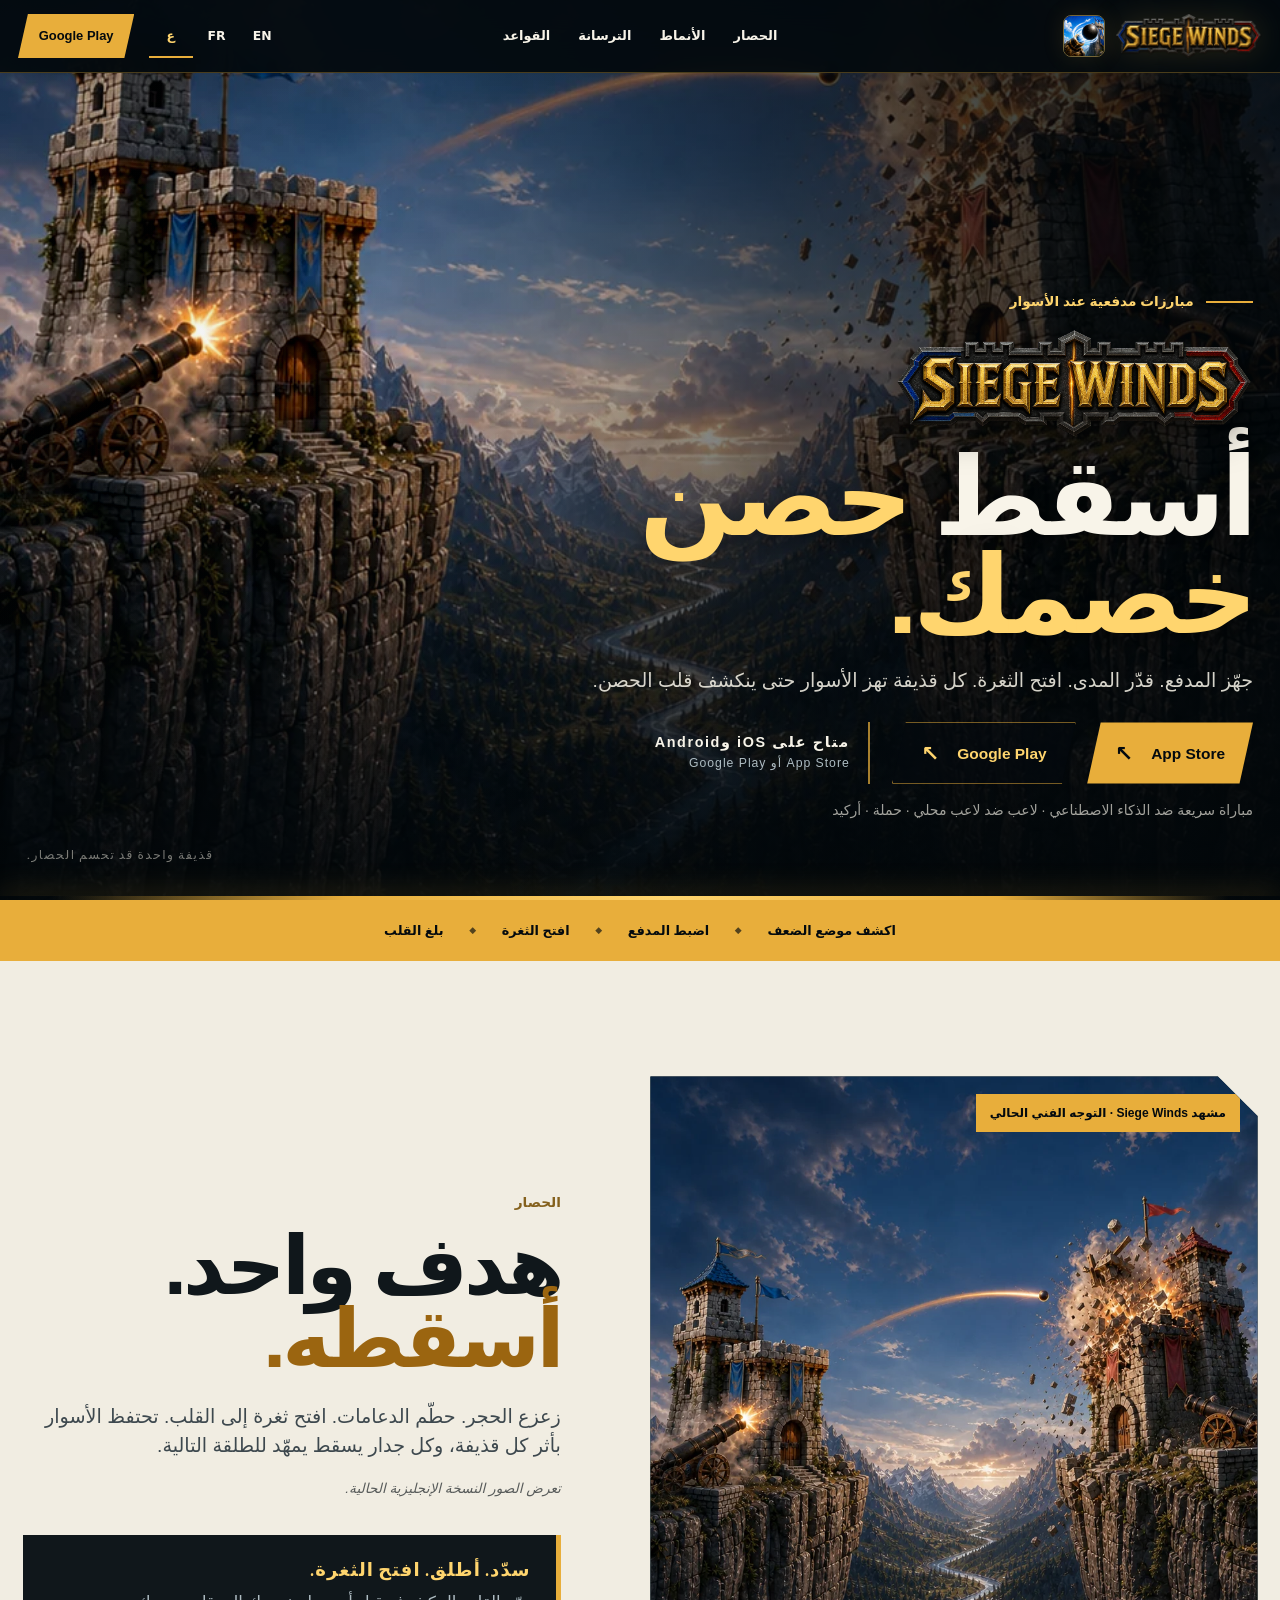
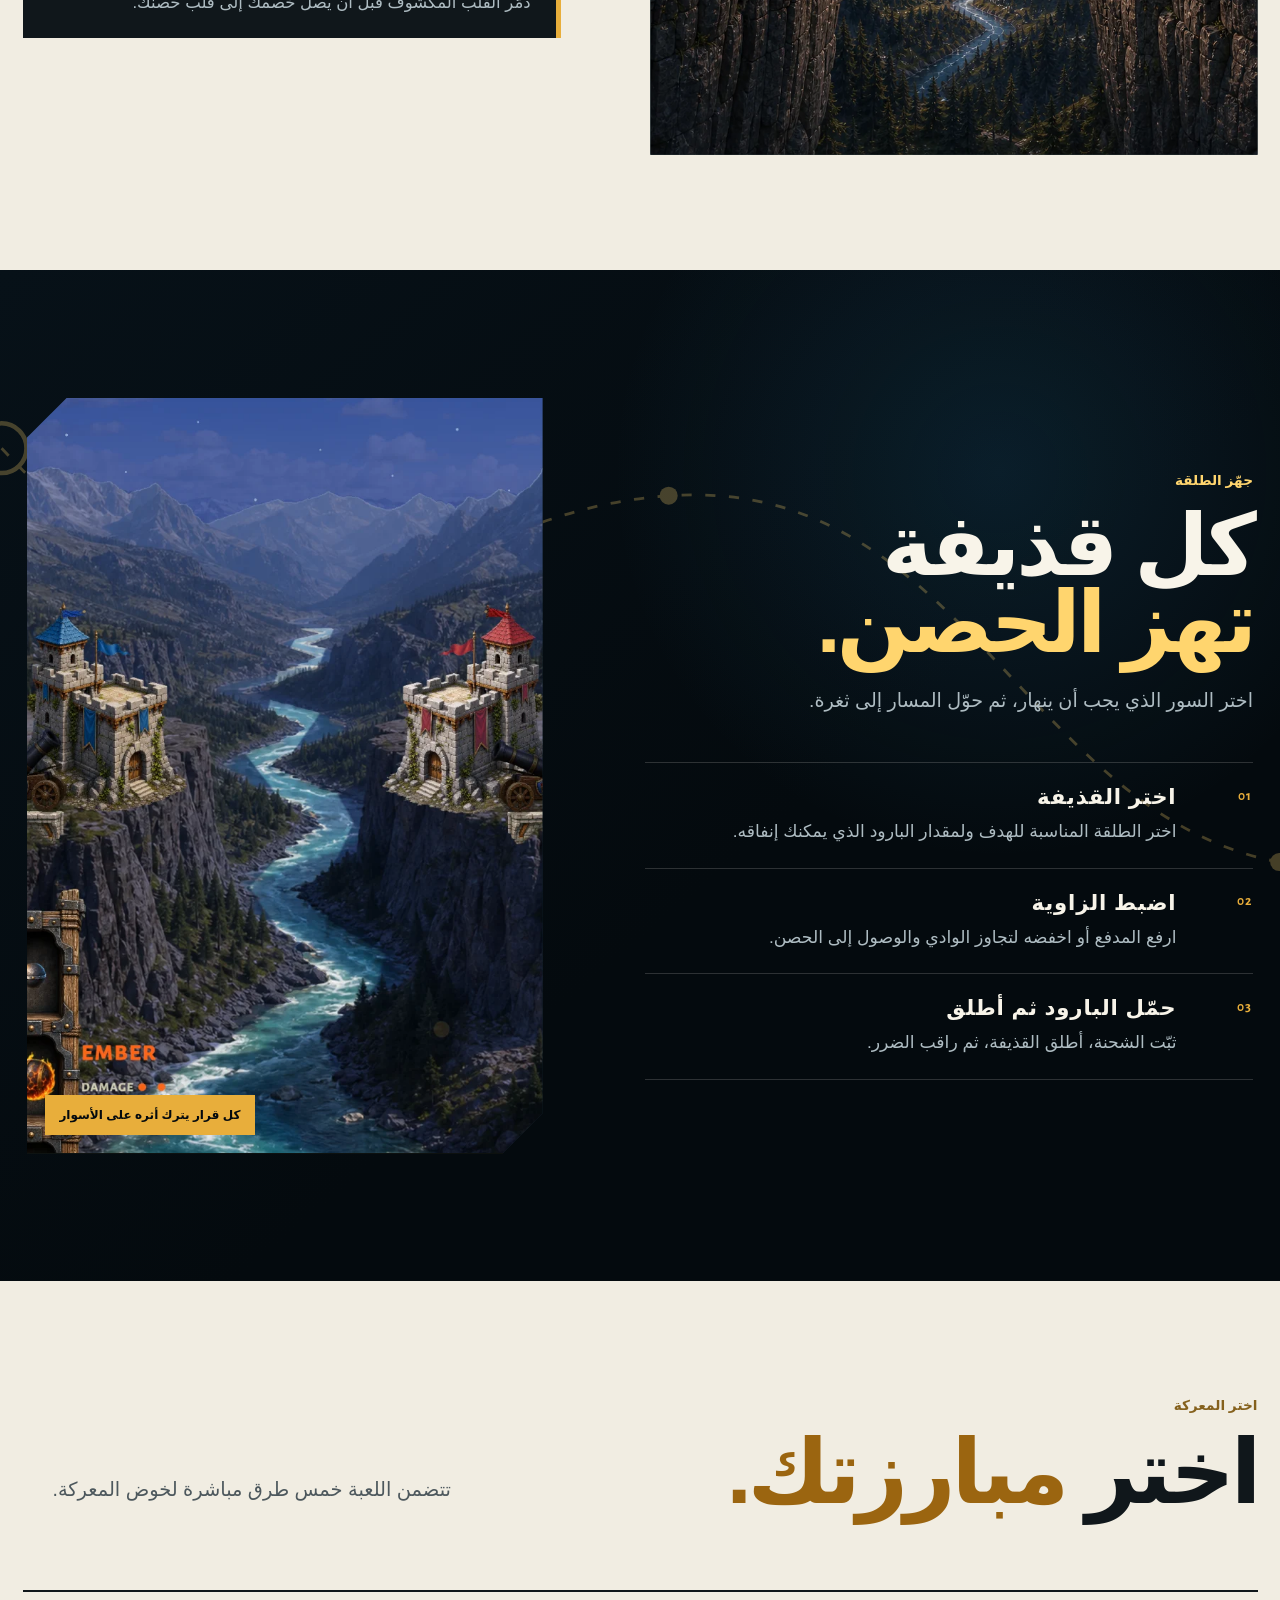
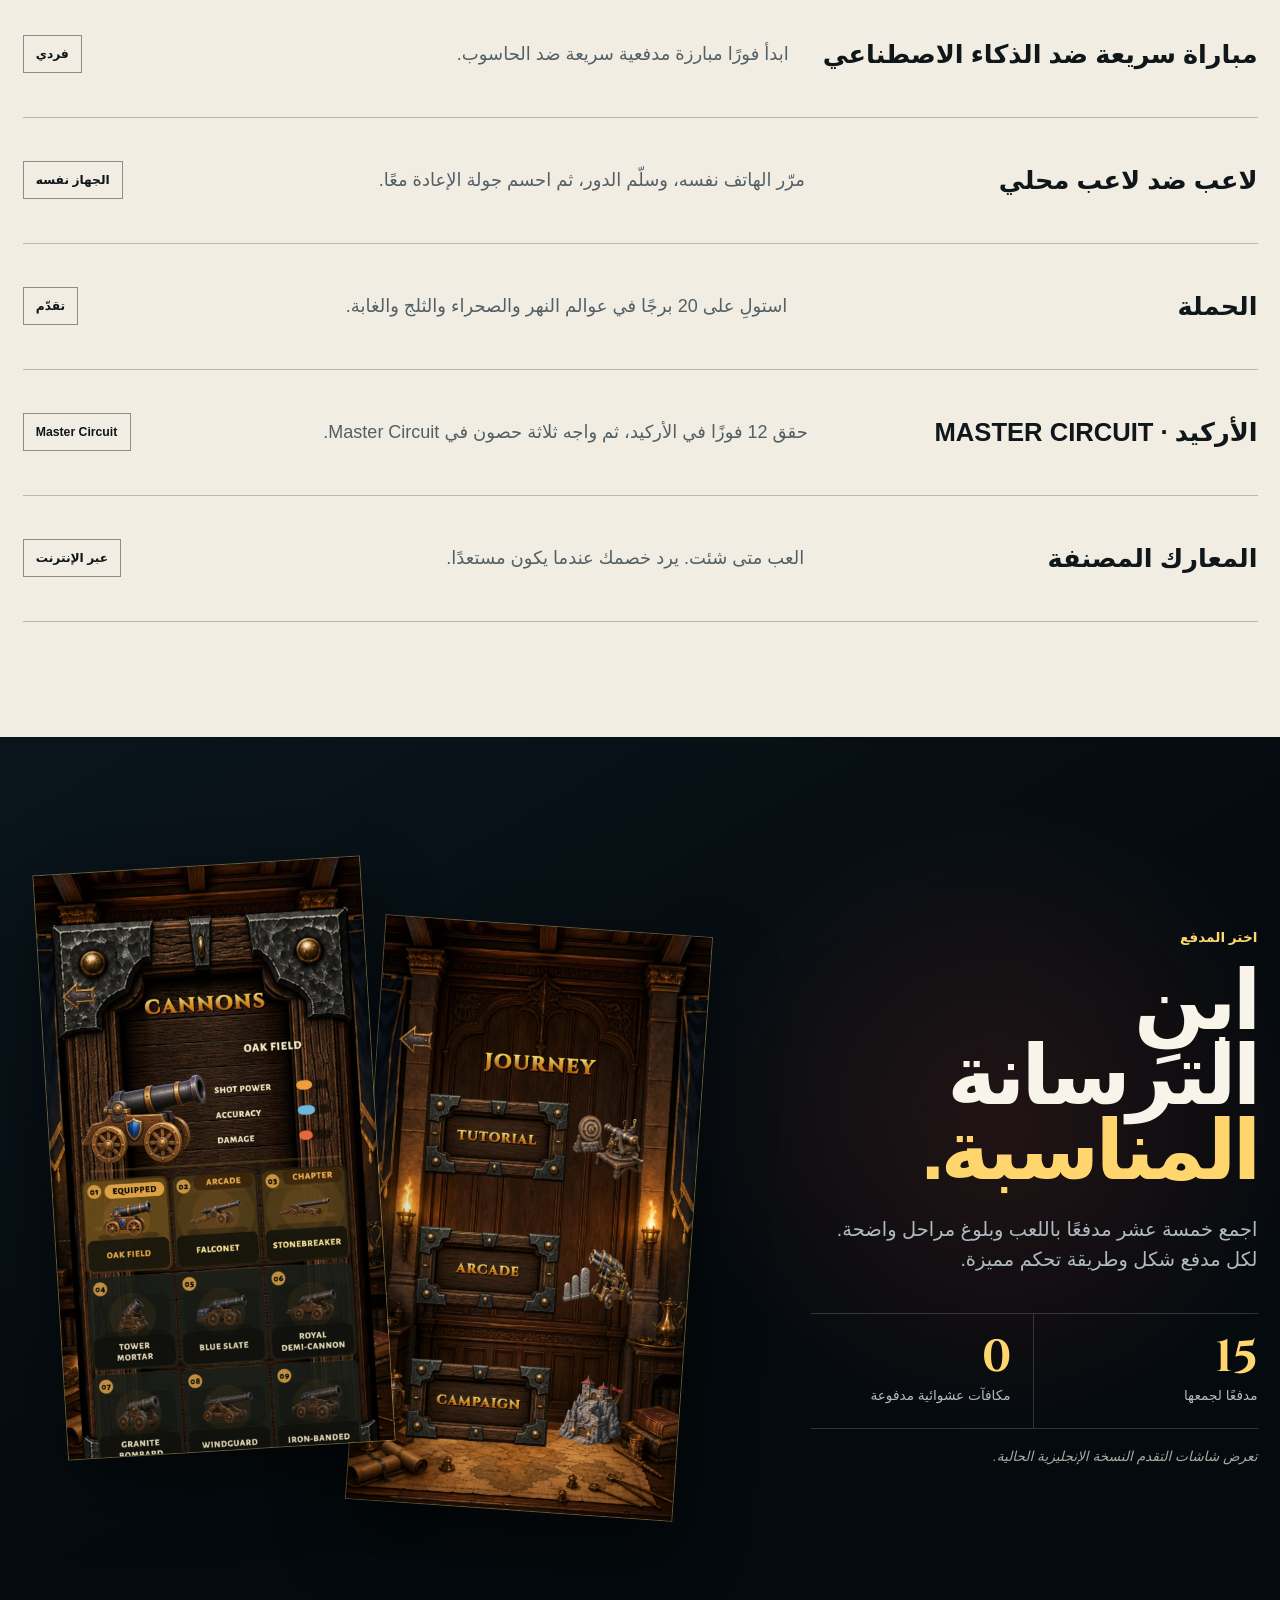
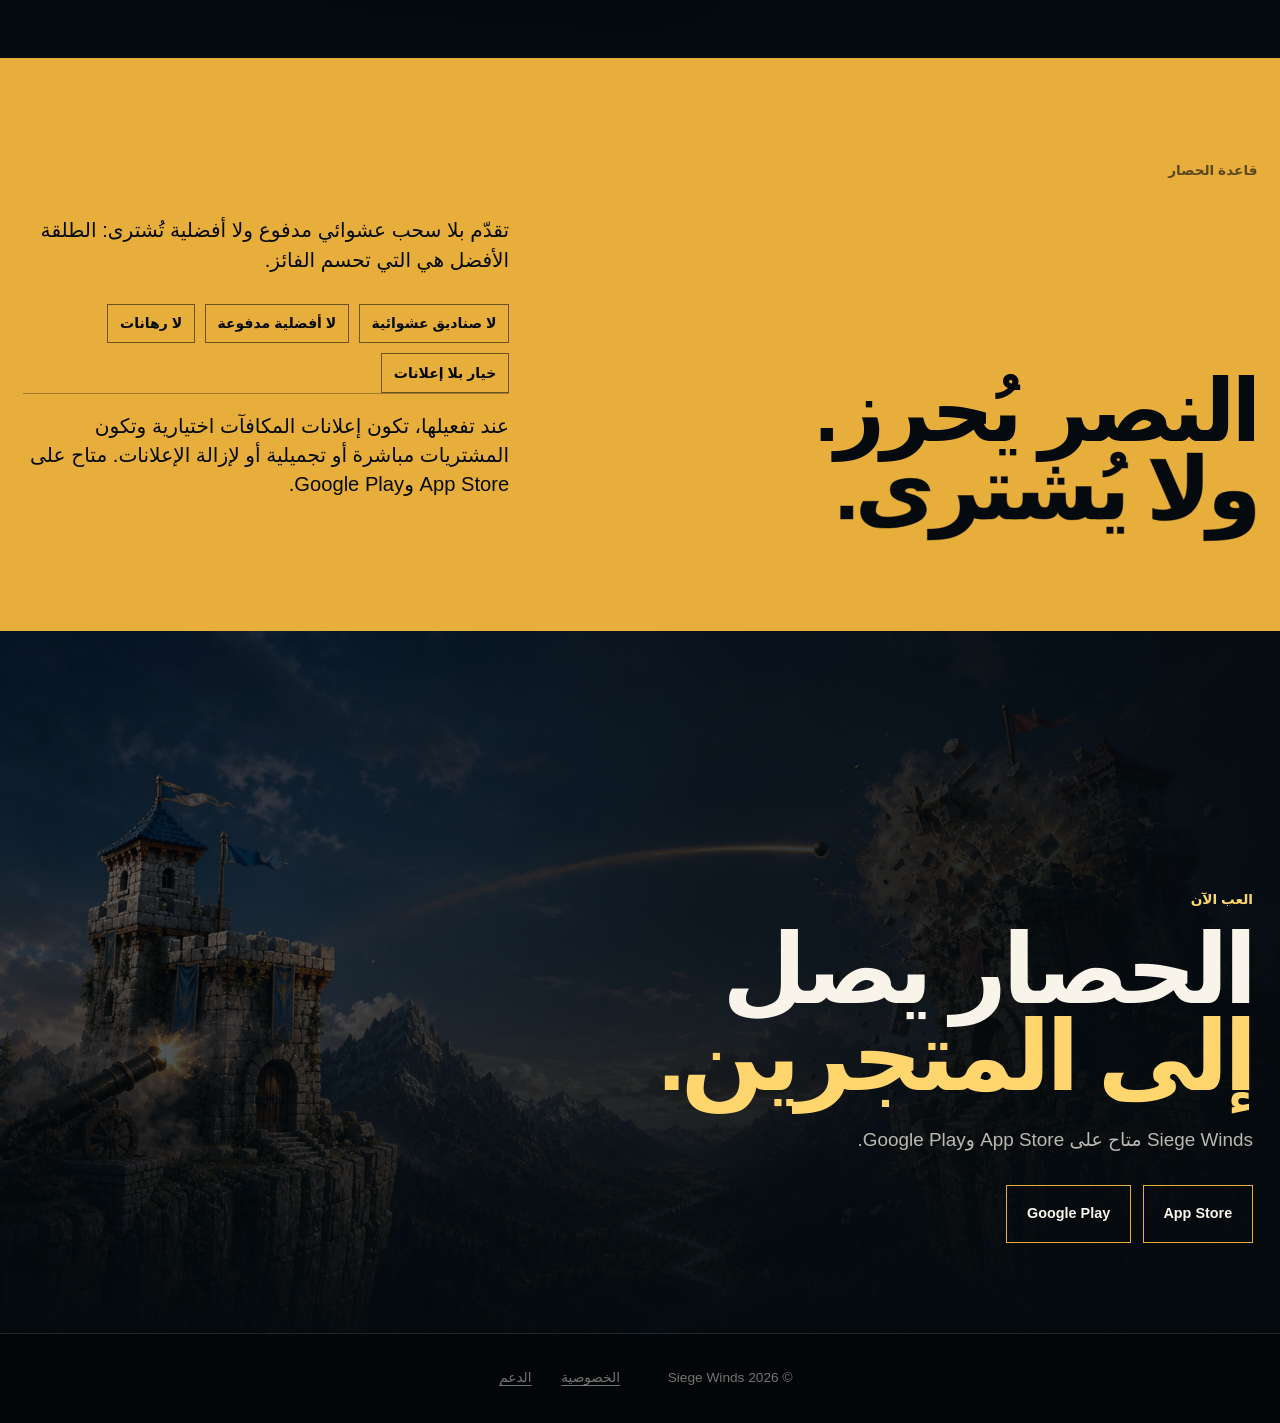
==== ar.html @ 84e75759 "web: add Google Play download links" ====
<!DOCTYPE html>
<!--
THESIS: تقدم Siege Winds وعدًا واحدًا لا يُنسى: تنفيذ الطلقة التي تُسقط حصن الخصم فعليًا.
OWN-WORLD: ليل جبلي، حصون حجرية ضخمة، مدافع حديدية، رايات زرقاء وحمراء، شرائط قيادة بلون الذهب المصهور، ودخان تضيئه الضربة.
STORY: الرغبة في الضربة الحاسمة، فهم الثغرة، اتخاذ قرارات الطلقة الثلاثة، اختيار المبارزة، بناء الترسانة، الثقة بوعد اللعب العادل، ثم معرفة حالة إصدار iOS وAndroid بدقة.
FIRST VIEWPORT: شريط قيادة أسود ثابت، لوحة أصلية للضربة بملء الشاشة، وعد ضخم بإسقاط الحصن، إجراء ذهبي لمتجر App Store، وحالة iOS وAndroid ظاهرة مباشرة.
FORM: مجلة جبهة الحصون، البنية الواقعية الرابعة، seed 5fb05b3d.
-->
<html lang="ar" dir="rtl">
<head>
  <meta charset="utf-8">
  <meta name="viewport" content="width=device-width, initial-scale=1">
  <meta name="robots" content="index, follow, max-image-preview:large">
  <meta name="description" content="Siege Winds متاح على App Store وGoogle Play. سدّد وافتح ثغرة وأسقط حصن خصمك.">
  <meta property="og:type" content="website">
  <meta property="og:site_name" content="Siege Winds">
  <meta property="og:title" content="Siege Winds — أسقط حصن خصمك">
  <meta property="og:description" content="Siege Winds متاح على App Store وGoogle Play. اختر قذيفتك وافتح ثغرة وأسقط حصن خصمك.">
  <meta property="og:url" content="https://siegewinds.com/ar.html">
  <meta property="og:image" content="https://siegewinds.com/assets/images/hero-siege-impact-wide.webp">
  <meta property="og:image:width" content="1672">
  <meta property="og:image:height" content="941">
  <meta property="og:locale" content="ar">
  <meta property="og:locale:alternate" content="en_US">
  <meta property="og:locale:alternate" content="fr_FR">
  <meta name="twitter:card" content="summary_large_image">
  <link rel="canonical" href="https://siegewinds.com/ar.html">
  <link rel="alternate" hreflang="en" href="https://siegewinds.com/">
  <link rel="alternate" hreflang="fr" href="https://siegewinds.com/fr.html">
  <link rel="alternate" hreflang="ar" href="https://siegewinds.com/ar.html">
  <link rel="alternate" hreflang="x-default" href="https://siegewinds.com/">
  <link rel="icon" href="assets/images/app-icon-256.png" type="image/png">
  <link rel="preload" href="assets/images/hero-siege-impact-wide.webp" as="image" media="(min-width: 721px)">
  <link rel="preload" href="assets/images/hero-siege-impact-mobile.webp" as="image" media="(max-width: 720px)">
  <link rel="stylesheet" href="landing.css">
  <title>Siege Winds — أسقط حصن خصمك · متاح على iOS وAndroid</title>
</head>
<body class="landing-page" dir="rtl">
  <a class="skip-link" href="#main-content">انتقل إلى الحصار</a>

  <header class="campaign-header">
    <div class="campaign-header__inner">
      <a class="brand-lockup" href="ar.html" aria-label="الصفحة الرئيسية لـ Siege Winds">
        <img class="brand-lockup__mark" src="assets/images/app-icon-256.png" width="256" height="256" alt="">
        <img class="brand-lockup__wordmark" src="assets/images/siege-winds-logo.png" width="1200" height="371" alt="">
      </a>
      <nav class="campaign-nav" aria-label="التنقل الرئيسي">
        <a href="#gameplay">الحصار</a><a href="#modes">الأنماط</a><a href="#arsenal">الترسانة</a><a href="#fair-play">القواعد</a>
      </nav>
      <div class="header-actions">
        <nav class="language-nav" aria-label="اللغة">
          <a href="index.html" lang="en">EN</a><a href="fr.html" lang="fr">FR</a><a href="ar.html" lang="ar" aria-current="page">ع</a>
        </nav>
        <a class="header-status" href="https://play.google.com/store/apps/details?id=com.siegewinds.game" aria-label="تنزيل Siege Winds من Google Play">Google Play</a>
      </div>
    </div>
  </header>

  <main id="main-content">
    <section class="landing-hero" aria-labelledby="hero-title">
      <picture class="landing-hero__media">
        <source media="(max-width: 720px)" srcset="assets/images/hero-siege-impact-mobile.webp">
        <img class="landing-hero__art" src="assets/images/hero-siege-impact-wide.webp" width="1672" height="941" fetchpriority="high" alt="حصن حجري أزرق يطلق النار عبر وادٍ جبلي بينما تنفجر ضربة حاسمة في الحصن الأحمر المنافس.">
      </picture>
      <div class="landing-hero__content">
        <p class="campaign-kicker">مبارزات مدفعية عند الأسوار</p>
        <img class="hero-wordmark" src="assets/images/siege-winds-logo.png" width="1200" height="371" alt="Siege Winds">
        <h1 id="hero-title">أسقط <span>حصن خصمك.</span></h1>
        <p class="landing-hero__lead">جهّز المدفع. قدّر المدى. افتح الثغرة. كل قذيفة تهز الأسوار حتى ينكشف قلب الحصن.</p>
        <div class="hero-actions">
          <div class="store-actions">
            <a class="campaign-button" href="https://apps.apple.com/app/siege-winds/id6785037486" aria-label="عرض Siege Winds على App Store">App Store <span aria-hidden="true">↖</span></a>
            <a class="campaign-button campaign-button--secondary" href="https://play.google.com/store/apps/details?id=com.siegewinds.game" aria-label="تنزيل Siege Winds من Google Play">Google Play <span aria-hidden="true">↖</span></a>
          </div>
          <div class="release-lockup"><strong>متاح على iOS وAndroid</strong><span>App Store أو Google Play</span></div>
        </div>
        <p class="platform-note">مباراة سريعة ضد الذكاء الاصطناعي · لاعب ضد لاعب محلي · حملة · أركيد</p>
      </div>
      <p class="hero-caption" aria-hidden="true">قذيفة واحدة قد تحسم الحصار.</p>
    </section>

    <div class="command-strip" role="group" aria-label="المراحل الأربع للطلقة">
      <span>اكشف موضع الضعف</span><i aria-hidden="true">◆</i><span>اضبط المدفع</span><i aria-hidden="true">◆</i><span>افتح الثغرة</span><i aria-hidden="true">◆</i><span>بلغ القلب</span>
    </div>

    <section class="impact-section" id="duel" aria-labelledby="impact-title">
      <div class="impact-visual">
        <p class="visual-stamp">مشهد Siege Winds · التوجه الفني الحالي</p>
        <img src="assets/images/hero-siege-impact-mobile.webp" width="941" height="1672" loading="lazy" alt="حصن حجري أزرق يطلق النار عبر وادٍ جبلي بينما تصيب ضربة حاسمة الحصن الأحمر المنافس.">
      </div>
      <div class="impact-copy">
        <p class="section-index">الحصار</p>
        <h2 id="impact-title">هدف واحد.<br><span>أسقطه.</span></h2>
        <p>زعزع الحجر. حطّم الدعامات. افتح ثغرة إلى القلب. تحتفظ الأسوار بأثر كل قذيفة، وكل جدار يسقط يمهّد للطلقة التالية.</p>
        <p class="localization-note">تعرض الصور النسخة الإنجليزية الحالية.</p>
        <div class="impact-verdict"><strong>سدّد. أطلق. افتح الثغرة.</strong><span>دمّر القلب المكشوف قبل أن يصل خصمك إلى قلب حصنك.</span></div>
      </div>
    </section>

    <section class="field-report" id="gameplay" aria-labelledby="decision-title">
      <svg class="story-trajectory" viewBox="0 0 1200 520" aria-hidden="true" focusable="false">
        <path d="M35 452 C260 410 315 110 575 128 S880 390 1165 86"></path><circle cx="35" cy="452" r="8"></circle><circle cx="575" cy="128" r="8"></circle><circle class="impact-ring" cx="1165" cy="86" r="22"></circle>
      </svg>
      <div class="mechanic-layout">
        <div class="section-copy">
          <p class="section-index">جهّز الطلقة</p>
          <h2 id="decision-title">كل قذيفة<br><span>تهز الحصن.</span></h2>
          <p class="section-lead">اختر السور الذي يجب أن ينهار، ثم حوّل المسار إلى ثغرة.</p>
          <div class="decision-list">
            <article class="decision"><span class="decision__mark" aria-hidden="true">01</span><div><h3>اختر القذيفة</h3><p>اختر الطلقة المناسبة للهدف ولمقدار البارود الذي يمكنك إنفاقه.</p></div></article>
            <article class="decision"><span class="decision__mark" aria-hidden="true">02</span><div><h3>اضبط الزاوية</h3><p>ارفع المدفع أو اخفضه لتجاوز الوادي والوصول إلى الحصن.</p></div></article>
            <article class="decision"><span class="decision__mark" aria-hidden="true">03</span><div><h3>حمّل البارود ثم أطلق</h3><p>ثبّت الشحنة، أطلق القذيفة، ثم راقب الضرر.</p></div></article>
          </div>
        </div>
        <figure class="phone-proof">
          <span class="proof-label">كل قرار يترك أثره على الأسوار</span>
          <img src="assets/images/current-gameplay.webp" width="884" height="1920" loading="lazy" alt="لقطة حالية من قتال Siege Winds تعرض حصنين جبليين وأدوات المدفعية.">
        </figure>
      </div>
    </section>

    <section class="modes-section" id="modes" aria-labelledby="modes-title">
      <div class="modes-intro">
        <p class="section-index">اختر المعركة</p>
        <h2 id="modes-title">اختر <span>مبارزتك.</span></h2>
        <p>تتضمن اللعبة خمس طرق مباشرة لخوض المعركة.</p>
      </div>
      <div class="battle-lines">
        <article class="battle-line"><h3>مباراة سريعة ضد الذكاء الاصطناعي</h3><p>ابدأ فورًا مبارزة مدفعية سريعة ضد الحاسوب.</p><strong>فردي</strong></article>
        <article class="battle-line"><h3>لاعب ضد لاعب محلي</h3><p>مرّر الهاتف نفسه، وسلّم الدور، ثم احسم جولة الإعادة معًا.</p><strong>الجهاز نفسه</strong></article>
        <article class="battle-line"><h3>الحملة</h3><p>استولِ على 20 برجًا في عوالم النهر والصحراء والثلج والغابة.</p><strong>تقدّم</strong></article>
        <article class="battle-line"><h3>الأركيد · Master Circuit</h3><p>حقق 12 فوزًا في الأركيد، ثم واجه ثلاثة حصون في Master Circuit.</p><strong>Master Circuit</strong></article>
        <article class="battle-line"><h3>المعارك المصنفة</h3><p>العب متى شئت. يرد خصمك عندما يكون مستعدًا.</p><strong>عبر الإنترنت</strong></article>
      </div>
    </section>

    <section class="arsenal-section" id="arsenal" aria-labelledby="arsenal-title">
      <div class="arsenal-copy">
        <p class="section-index">اختر المدفع</p>
        <h2 id="arsenal-title">ابنِ الترسانة <span>المناسبة.</span></h2>
        <p>اجمع خمسة عشر مدفعًا باللعب وبلوغ مراحل واضحة. لكل مدفع شكل وطريقة تحكم مميزة.</p>
        <ul class="arsenal-facts"><li><strong>15</strong><span>مدفعًا لجمعها</span></li><li><strong>0</strong><span>مكافآت عشوائية مدفوعة</span></li></ul>
        <p class="localization-note">تعرض شاشات التقدم النسخة الإنجليزية الحالية.</p>
      </div>
      <div class="arsenal-stage" role="group" aria-label="شاشات التقدم من إصدار Siege Winds الإنجليزي الحالي">
        <img class="arsenal-stage__journey" src="assets/images/current-journey-hub.webp" width="884" height="1920" loading="lazy" alt="شاشة المسارات الحالية في Siege Winds وتعرض التدريب والأركيد والحملة.">
        <img class="arsenal-stage__collection" src="assets/images/current-cannon-collection.webp" width="884" height="1920" loading="lazy" alt="مجموعة المدافع الحالية في Siege Winds وتعرض عدة قطع مدفعية قابلة للفتح.">
      </div>
    </section>

    <section class="oath-section" id="fair-play" aria-labelledby="oath-title">
      <div class="oath">
        <p class="section-index">قاعدة الحصار</p>
        <h2 id="oath-title">النصر يُحرز.<br><span>ولا يُشترى.</span></h2>
        <div class="oath-copy">
          <p>تقدّم بلا سحب عشوائي مدفوع ولا أفضلية تُشترى: الطلقة الأفضل هي التي تحسم الفائز.</p>
          <ul class="oath-list"><li>لا صناديق عشوائية</li><li>لا أفضلية مدفوعة</li><li>لا رهانات</li><li>خيار بلا إعلانات</li></ul>
          <p class="oath-detail">عند تفعيلها، تكون إعلانات المكافآت اختيارية وتكون المشتريات مباشرة أو تجميلية أو لإزالة الإعلانات. متاح على App Store وGoogle Play.</p>
        </div>
      </div>
    </section>

    <section class="final-call" id="release" aria-labelledby="final-title">
      <img src="assets/images/hero-siege-impact-wide.webp" width="1672" height="941" loading="lazy" alt="" aria-hidden="true">
      <div class="final-call__inner">
        <p class="section-index">العب الآن</p>
        <h2 id="final-title">الحصار يصل<br><span>إلى المتجرين.</span></h2>
        <p>Siege Winds متاح على App Store وGoogle Play.</p>
        <div class="final-actions">
          <a class="final-status" href="https://apps.apple.com/app/siege-winds/id6785037486" aria-label="عرض Siege Winds على App Store">App Store</a>
          <a class="final-status" href="https://play.google.com/store/apps/details?id=com.siegewinds.game" aria-label="تنزيل Siege Winds من Google Play">Google Play</a>
        </div>
      </div>
    </section>
  </main>

  <footer class="landing-footer">
    <p>© 2026 Siege Winds</p>
    <nav aria-label="معلومات">
      <a href="privacy-ar.html">الخصوصية</a>
      <a href="support-ar.html">الدعم</a>
    </nav>
  </footer>
</body>
</html>
---- landing.css ----
@font-face {
  font-family: "Cinzel";
  src: url("assets/fonts/cinzel-bold.woff2") format("woff2");
  font-display: swap;
  font-style: normal;
  font-weight: 700;
}

@font-face {
  font-family: "Alegreya Sans";
  src: url("assets/fonts/alegreya-sans-medium.woff2") format("woff2");
  font-display: swap;
  font-style: normal;
  font-weight: 500;
}

@font-face {
  font-family: "Alegreya Sans SC";
  src: url("assets/fonts/alegreya-sans-sc-bold.woff2") format("woff2");
  font-display: swap;
  font-style: normal;
  font-weight: 700;
}

:root {
  color-scheme: dark;
  --night: #040a0e;
  --night-soft: #0a151c;
  --slate: #142630;
  --paper: #f1ede2;
  --paper-deep: #dfd6c4;
  --ink: #10171b;
  --mist: #f8f4e9;
  --muted: #aebcc2;
  --gold: #e8ae3b;
  --gold-bright: #ffd56e;
  --blue: #2a83b5;
  --red: #a93f35;
  --content: 90rem;
  --header-height: 4rem;
  --ease-impact: cubic-bezier(0.16, 1, 0.3, 1);
  font-family: "Alegreya Sans", system-ui, sans-serif;
  font-size: 18px;
  line-height: 1.5;
}

* {
  box-sizing: border-box;
}

html {
  overflow-x: clip;
  scroll-behavior: smooth;
  scroll-padding-top: calc(var(--header-height) + 1rem);
  background: var(--night);
}

body.landing-page {
  min-width: 280px;
  margin: 0;
  overflow-x: hidden;
  background: var(--night);
  color: var(--mist);
}

body.landing-page[dir="rtl"] {
  font-family: Tahoma, Arial, system-ui, sans-serif;
}

body.landing-page[dir="rtl"] :is(h1, h2, h3, .brand-lockup) {
  font-family: Tahoma, Arial, system-ui, sans-serif;
}

body.landing-page[dir="rtl"] .hero-wordmark {
  text-align: right;
}

body.landing-page[dir="rtl"] :is(
  .campaign-kicker,
  .campaign-nav,
  .header-status,
  .campaign-button,
  .release-lockup,
  .command-strip,
  .section-index,
  .visual-stamp,
  .proof-label,
  .battle-line strong,
  .final-status
) {
  font-family: Tahoma, Arial, system-ui, sans-serif;
  letter-spacing: 0;
  text-transform: none;
}

body.landing-page img {
  display: block;
  max-width: 100%;
}

body.landing-page a {
  color: inherit;
}

.skip-link {
  position: fixed;
  z-index: 1000;
  inset-block-start: 0.5rem;
  inset-inline-start: 0.5rem;
  width: 1px;
  height: 1px;
  padding: 0.75rem 1rem;
  overflow: hidden;
  clip: rect(0 0 0 0);
  clip-path: inset(50%);
  background: var(--mist);
  color: var(--night);
  font-family: system-ui, sans-serif;
  font-weight: 800;
  text-decoration: none;
  white-space: nowrap;
}

.skip-link:focus {
  width: auto;
  height: auto;
  overflow: visible;
  clip: auto;
  clip-path: none;
}

a:focus-visible {
  outline: 3px solid var(--gold-bright);
  outline-offset: 4px;
}

.campaign-header {
  position: fixed;
  z-index: 100;
  inset: 0 0 auto;
  min-height: var(--header-height);
  border-block-end: 1px solid rgba(232, 174, 59, 0.3);
  background: rgba(4, 10, 14, 0.94);
  backdrop-filter: blur(16px);
}

.campaign-header__inner {
  display: grid;
  grid-template-columns: minmax(10rem, 1fr) auto minmax(19rem, 1fr);
  align-items: center;
  gap: 1.5rem;
  width: min(var(--content), calc(100% - 2rem));
  min-height: var(--header-height);
  margin: 0 auto;
}

.brand-lockup {
  display: inline-flex;
  align-items: center;
  justify-self: start;
  gap: 0.55rem;
  direction: ltr;
  color: var(--mist);
  text-decoration: none;
}

.brand-lockup__mark {
  flex: 0 0 auto;
  width: 2.35rem;
  height: 2.35rem;
  border: 1px solid rgba(255, 213, 110, 0.45);
  border-radius: 0.45rem;
  box-shadow: 0 0 22px rgba(232, 174, 59, 0.12);
}

.brand-lockup__wordmark {
  width: 8.15rem;
  height: auto;
  filter: drop-shadow(0 0 16px rgba(232, 174, 59, 0.16));
}

.campaign-nav {
  display: flex;
  align-items: stretch;
  align-self: stretch;
  gap: clamp(1rem, 2.2vw, 2.25rem);
  font-family: "Alegreya Sans SC", system-ui, sans-serif;
  font-size: 0.72rem;
  font-weight: 700;
  letter-spacing: 0.12em;
  text-transform: uppercase;
}

.campaign-nav a {
  position: relative;
  display: inline-flex;
  align-items: center;
  min-height: 44px;
  color: rgba(248, 244, 233, 0.74);
  text-decoration: none;
}

.campaign-nav a::after {
  position: absolute;
  inset: auto 0 0;
  height: 3px;
  content: "";
  background: var(--gold);
  transform: scaleX(0);
  transform-origin: center;
  transition: transform 220ms var(--ease-impact);
}

.campaign-nav a:hover {
  color: var(--mist);
}

.campaign-nav a:hover::after,
.campaign-nav a:focus-visible::after {
  transform: scaleX(1);
}

.header-actions {
  display: flex;
  align-items: center;
  justify-self: end;
  gap: 0.8rem;
}

.language-nav {
  display: flex;
  align-items: center;
  gap: 0.1rem;
}

.language-nav a {
  display: inline-grid;
  min-width: 44px;
  min-height: 44px;
  place-items: center;
  color: rgba(248, 244, 233, 0.64);
  font-family: system-ui, sans-serif;
  font-size: 0.69rem;
  font-weight: 800;
  line-height: 1;
  text-decoration: none;
}

.language-nav a:hover,
.language-nav a[aria-current="page"] {
  color: var(--gold-bright);
}

.language-nav a[aria-current="page"] {
  box-shadow: inset 0 -2px var(--gold);
}

.header-status {
  display: inline-flex;
  min-height: 44px;
  align-items: center;
  padding: 0.55rem 1.15rem;
  clip-path: polygon(0.55rem 0, 100% 0, calc(100% - 0.55rem) 100%, 0 100%);
  background: var(--gold);
  color: var(--night) !important;
  font-family: "Alegreya Sans SC", system-ui, sans-serif;
  font-size: 0.72rem;
  font-weight: 700;
  letter-spacing: 0.09em;
  text-decoration: none;
  text-transform: uppercase;
  transition: background 180ms ease, transform 180ms var(--ease-impact);
}

.header-status:hover {
  background: var(--gold-bright);
  transform: translateY(-1px);
}

.landing-hero {
  position: relative;
  display: flex;
  min-height: max(43rem, 100svh);
  align-items: end;
  isolation: isolate;
  overflow: hidden;
  background: #09131a;
}

.landing-hero__media {
  position: absolute;
  z-index: -3;
  inset: 0;
  display: block;
}

.landing-hero__art {
  width: 100%;
  height: 100%;
  max-width: none !important;
  object-fit: cover;
  object-position: center 48%;
  filter: saturate(1.06) contrast(1.05);
  animation: hero-breathe 18s ease-in-out infinite alternate;
}

.landing-hero::before {
  position: absolute;
  z-index: -2;
  inset: 0;
  content: "";
  background:
    linear-gradient(90deg, rgba(2, 7, 10, 0.86) 0%, rgba(2, 7, 10, 0.53) 38%, rgba(2, 7, 10, 0.04) 70%),
    linear-gradient(180deg, rgba(2, 7, 10, 0.28) 0%, transparent 38%, rgba(2, 7, 10, 0.2) 59%, rgba(2, 7, 10, 0.92) 100%);
}

.landing-page[dir="rtl"] .landing-hero::before {
  background:
    linear-gradient(270deg, rgba(2, 7, 10, 0.86) 0%, rgba(2, 7, 10, 0.53) 38%, rgba(2, 7, 10, 0.04) 70%),
    linear-gradient(180deg, rgba(2, 7, 10, 0.28) 0%, transparent 38%, rgba(2, 7, 10, 0.2) 59%, rgba(2, 7, 10, 0.92) 100%);
}

.landing-hero::after {
  position: absolute;
  z-index: -1;
  inset: auto 0 0;
  height: 4px;
  content: "";
  background: linear-gradient(90deg, transparent 4%, var(--gold) 27%, var(--gold-bright) 52%, var(--gold) 78%, transparent 96%);
  box-shadow: 0 0 28px rgba(232, 174, 59, 0.6);
}

.landing-hero__content {
  position: relative;
  z-index: 2;
  width: min(var(--content), calc(100% - 3rem));
  margin: 0 auto;
  padding-block: clamp(8.2rem, 18vh, 11rem) clamp(4.4rem, 8vh, 6.5rem);
}

.campaign-kicker,
.section-index {
  margin: 0 0 0.85rem;
  color: var(--gold-bright);
  font-family: "Alegreya Sans SC", system-ui, sans-serif;
  font-size: 0.76rem;
  font-weight: 700;
  letter-spacing: 0.18em;
  text-transform: uppercase;
}

.campaign-kicker {
  display: inline-flex;
  align-items: center;
  gap: 0.7rem;
}

.campaign-kicker::before {
  width: 2.6rem;
  height: 2px;
  content: "";
  background: var(--gold);
}

.hero-wordmark {
  display: block;
  width: clamp(15rem, 28vw, 23rem);
  height: auto;
  margin: 0 0 0.6rem;
  filter: drop-shadow(0 8px 18px rgba(0, 0, 0, 0.52));
}

.landing-hero h1,
.impact-copy h2,
.section-copy h2,
.modes-intro h2,
.arsenal-copy h2,
.oath h2,
.final-call h2 {
  margin: 0;
  font-family: "Cinzel", Georgia, serif;
  font-weight: 700;
  letter-spacing: -0.045em;
  line-height: 0.9;
  text-transform: uppercase;
}

.landing-hero h1 {
  max-width: 11ch;
  font-size: clamp(4.2rem, 8.5vw, 8rem);
  text-wrap: balance;
  text-shadow: 0 5px 28px rgba(0, 0, 0, 0.55);
}

.landing-hero h1 span,
.impact-copy h2 span,
.section-copy h2 span,
.modes-intro h2 span,
.arsenal-copy h2 span,
.oath h2 span,
.final-call h2 span {
  color: var(--gold-bright);
}

.landing-hero__lead {
  max-width: 37rem;
  margin: 1.25rem 0 0;
  color: rgba(248, 244, 233, 0.86);
  font-size: clamp(1rem, 1.5vw, 1.25rem);
  line-height: 1.4;
}

.hero-actions {
  display: flex;
  align-items: stretch;
  gap: 1.25rem;
  margin-block-start: 1.55rem;
}

.store-actions,
.final-actions {
  display: flex;
  flex-wrap: wrap;
  gap: 0.65rem;
}

.campaign-button {
  display: inline-flex;
  min-height: 3.4rem;
  align-items: center;
  justify-content: center;
  gap: 1rem;
  padding: 0.85rem 1.55rem 0.78rem;
  clip-path: polygon(0.75rem 0, 100% 0, calc(100% - 0.75rem) 100%, 0 100%);
  background: var(--gold);
  color: var(--night) !important;
  font-family: "Alegreya Sans SC", system-ui, sans-serif;
  font-size: 0.86rem;
  font-weight: 700;
  letter-spacing: 0.1em;
  text-decoration: none;
  text-transform: uppercase;
  transition: background 180ms ease, transform 180ms var(--ease-impact);
}

.campaign-button:hover {
  background: var(--gold-bright);
  transform: translateY(-2px);
}

.campaign-button--secondary {
  border: 1px solid var(--gold);
  background: rgba(4, 10, 14, 0.58);
  color: var(--gold-bright) !important;
}

.campaign-button--secondary:hover {
  background: rgba(232, 174, 59, 0.16);
  color: var(--mist) !important;
}

.campaign-button span {
  font-family: system-ui, sans-serif;
  font-size: 1.2rem;
  line-height: 1;
}

.release-lockup {
  display: grid;
  align-content: center;
  max-width: 19rem;
  min-height: 3.4rem;
  padding-inline-start: 1rem;
  border-inline-start: 2px solid rgba(232, 174, 59, 0.72);
  font-family: "Alegreya Sans SC", system-ui, sans-serif;
  line-height: 1.05;
  text-transform: uppercase;
}

.release-lockup strong {
  color: var(--mist);
  font-size: 0.8rem;
  letter-spacing: 0.11em;
}

.release-lockup span {
  margin-block-start: 0.32rem;
  color: var(--muted);
  font-size: 0.68rem;
  letter-spacing: 0.08em;
  line-height: 1.18;
}

.platform-note {
  margin: 0.9rem 0 0;
  color: rgba(248, 244, 233, 0.65);
  font-size: 0.78rem;
}

.hero-caption {
  position: absolute;
  z-index: 2;
  inset-inline-end: max(1.5rem, calc((100% - var(--content)) / 2));
  inset-block-end: 2rem;
  max-width: 17rem;
  margin: 0;
  color: rgba(248, 244, 233, 0.48);
  font-family: "Alegreya Sans SC", system-ui, sans-serif;
  font-size: 0.68rem;
  letter-spacing: 0.12em;
  text-align: end;
  text-transform: uppercase;
}

.command-strip {
  position: relative;
  z-index: 3;
  display: flex;
  min-height: 3.4rem;
  align-items: center;
  justify-content: center;
  gap: clamp(0.75rem, 2vw, 2.25rem);
  padding: 0.8rem 1rem;
  overflow: hidden;
  background: var(--gold);
  color: var(--night);
  font-family: "Alegreya Sans SC", system-ui, sans-serif;
  font-size: clamp(0.68rem, 1vw, 0.83rem);
  font-weight: 700;
  letter-spacing: 0.11em;
  text-align: center;
  text-transform: uppercase;
  white-space: nowrap;
}

.command-strip i {
  font-size: 0.5rem;
  font-style: normal;
  opacity: 0.65;
}

.impact-section {
  display: grid;
  grid-template-columns: minmax(0, 1.06fr) minmax(20rem, 0.94fr);
  gap: clamp(3rem, 7vw, 7rem);
  align-items: center;
  padding: clamp(5rem, 9vw, 9rem) max(1.25rem, calc((100% - var(--content)) / 2));
  background: var(--paper);
  color: var(--ink);
}

.impact-visual {
  position: relative;
  height: clamp(33rem, 53vw, 47rem);
  overflow: hidden;
  clip-path: polygon(0 0, calc(100% - 2.2rem) 0, 100% 2.2rem, 100% 100%, 0 100%);
  background: #162b35;
  box-shadow: 1rem 1rem 0 var(--paper-deep);
}

.impact-visual::after {
  position: absolute;
  inset: 0;
  content: "";
  border: 1px solid rgba(16, 23, 27, 0.18);
  pointer-events: none;
}

.impact-visual img {
  width: 100%;
  height: 100%;
  object-fit: cover;
  object-position: center 32%;
}

.visual-stamp,
.proof-label {
  position: absolute;
  z-index: 2;
  margin: 0;
  background: var(--gold);
  color: var(--night);
  font-family: "Alegreya Sans SC", system-ui, sans-serif;
  font-size: 0.67rem;
  font-weight: 700;
  letter-spacing: 0.1em;
  text-transform: uppercase;
}

.visual-stamp {
  inset: 1rem auto auto 1rem;
  padding: 0.55rem 0.75rem;
}

.landing-page[dir="rtl"] .visual-stamp {
  inset: 1rem 1rem auto auto;
}

.impact-copy {
  max-width: 38rem;
}

.impact-copy .section-index,
.modes-intro .section-index {
  color: #85611d;
}

.impact-copy h2 {
  font-size: clamp(3.2rem, 6.4vw, 6.3rem);
}

.impact-copy h2 span,
.modes-intro h2 span {
  color: #9b6510;
}

.impact-copy > p:not(.section-index, .localization-note) {
  max-width: 34rem;
  margin: 1.5rem 0 0;
  color: #3d484e;
  font-size: clamp(1.05rem, 1.5vw, 1.25rem);
}

.localization-note {
  margin: 1rem 0 0;
  color: currentColor;
  font-size: 0.76rem;
  font-style: italic;
  opacity: 0.68;
}

.impact-verdict {
  display: grid;
  gap: 0.35rem;
  margin-block-start: 2rem;
  padding: 1.25rem 1.4rem;
  border-inline-start: 5px solid var(--gold);
  background: var(--ink);
  color: var(--mist);
}

.impact-verdict strong {
  color: var(--gold-bright);
  font-family: "Alegreya Sans SC", system-ui, sans-serif;
  font-size: 1rem;
  letter-spacing: 0.06em;
  text-transform: uppercase;
}

.impact-verdict span {
  color: var(--muted);
  font-size: 0.92rem;
}

.field-report {
  position: relative;
  isolation: isolate;
  overflow: hidden;
  background:
    radial-gradient(circle at 78% 20%, rgba(42, 131, 181, 0.16), transparent 30%),
    linear-gradient(140deg, #071118, var(--night) 58%);
}

.story-trajectory {
  position: absolute;
  z-index: -1;
  inset: 8% -3% auto;
  width: 106%;
  height: auto;
  opacity: 0.26;
  pointer-events: none;
}

.story-trajectory path {
  fill: none;
  stroke: var(--gold-bright);
  stroke-width: 2.5;
  stroke-dasharray: 9 12;
}

.story-trajectory circle {
  fill: var(--gold-bright);
}

.story-trajectory .impact-ring {
  fill: none;
  stroke: var(--gold-bright);
  stroke-width: 4;
}

.landing-page[dir="rtl"] .story-trajectory {
  transform: scaleX(-1);
}

.mechanic-layout {
  display: grid;
  grid-template-columns: minmax(22rem, 0.92fr) minmax(22rem, 0.78fr);
  gap: clamp(4rem, 8vw, 8rem);
  align-items: center;
  width: min(var(--content), calc(100% - 3rem));
  margin: 0 auto;
  padding-block: clamp(6rem, 10vw, 10rem);
}

.section-copy h2 {
  max-width: 11ch;
  font-size: clamp(3.25rem, 6.7vw, 6.6rem);
}

.section-lead {
  max-width: 34rem;
  margin: 1.4rem 0 0;
  color: var(--muted);
  font-size: clamp(1rem, 1.5vw, 1.2rem);
}

.decision-list {
  margin-block-start: 2.6rem;
}

.decision {
  display: grid;
  grid-template-columns: 3.25rem 1fr;
  gap: 1rem;
  padding-block: 1.25rem;
  border-block-start: 1px solid rgba(248, 244, 233, 0.17);
}

.decision:last-child {
  border-block-end: 1px solid rgba(248, 244, 233, 0.17);
}

.decision__mark {
  color: var(--gold);
  font-family: "Alegreya Sans SC", system-ui, sans-serif;
  font-size: 0.76rem;
  font-weight: 700;
  letter-spacing: 0.12em;
}

.decision h3 {
  margin: -0.2rem 0 0.3rem;
  font-family: "Alegreya Sans SC", system-ui, sans-serif;
  font-size: 1.18rem;
  letter-spacing: 0.04em;
  text-transform: uppercase;
}

.decision p {
  margin: 0;
  color: var(--muted);
  font-size: 0.96rem;
}

.phone-proof {
  position: relative;
  justify-self: end;
  width: min(100%, 32rem);
  height: clamp(36rem, 59vw, 52rem);
  margin: 0;
  overflow: hidden;
  clip-path: polygon(2.2rem 0, 100% 0, 100% calc(100% - 2.2rem), calc(100% - 2.2rem) 100%, 0 100%, 0 2.2rem);
  background: var(--slate);
  box-shadow: -1.2rem 1.2rem 0 rgba(232, 174, 59, 0.16);
}

.phone-proof img {
  width: 100%;
  height: 100%;
  object-fit: cover;
  object-position: center 56%;
  transform: scale(1.22);
}

.proof-label {
  inset: auto 1rem 1rem auto;
  max-width: calc(100% - 2rem);
  padding: 0.6rem 0.8rem;
  text-align: end;
}

.landing-page[dir="rtl"] .proof-label {
  inset: auto auto 1rem 1rem;
}

.modes-section {
  padding: clamp(5.5rem, 9vw, 9rem) max(1.25rem, calc((100% - var(--content)) / 2));
  background: var(--paper);
  color: var(--ink);
}

.modes-intro {
  display: grid;
  grid-template-columns: minmax(22rem, 1.2fr) minmax(18rem, 0.7fr);
  column-gap: 4rem;
  align-items: end;
  margin-block-end: clamp(3rem, 6vw, 5.5rem);
}

.modes-intro .section-index {
  grid-column: 1 / -1;
}

.modes-intro h2 {
  font-size: clamp(3.5rem, 7vw, 7rem);
}

.modes-intro > p:last-child {
  margin: 0 0 0.5rem;
  color: #4d585d;
  font-size: 1.08rem;
}

.battle-lines {
  border-block-start: 2px solid var(--ink);
}

.battle-line {
  display: grid;
  grid-template-columns: minmax(12rem, 0.78fr) minmax(18rem, 1.2fr) auto;
  gap: 1.5rem;
  align-items: center;
  min-height: 7rem;
  padding-block: 1.2rem;
  border-block-end: 1px solid rgba(16, 23, 27, 0.24);
  transition: padding 220ms var(--ease-impact), background 220ms ease;
}

.battle-line:hover {
  padding-inline: 0.7rem;
  background: rgba(232, 174, 59, 0.08);
}

.battle-line h3 {
  margin: 0;
  font-family: "Cinzel", Georgia, serif;
  font-size: clamp(1.15rem, 2vw, 1.55rem);
  line-height: 1.12;
  text-transform: uppercase;
}

.battle-line p {
  margin: 0;
  color: #526066;
}

.battle-line strong {
  justify-self: end;
  padding: 0.48rem 0.68rem;
  border: 1px solid rgba(16, 23, 27, 0.45);
  color: var(--ink);
  font-family: "Alegreya Sans SC", system-ui, sans-serif;
  font-size: 0.68rem;
  letter-spacing: 0.08em;
  text-align: center;
  text-transform: uppercase;
  white-space: nowrap;
}

.modes-status {
  max-width: 48rem;
  margin: 2.4rem 0 0 auto;
  padding-inline-start: 1.2rem;
  border-inline-start: 3px solid #9b6510;
  color: #4d585d;
  font-size: 0.94rem;
}

.modes-status strong {
  display: block;
  margin-block-end: 0.2rem;
  color: var(--ink);
  font-family: "Alegreya Sans SC", system-ui, sans-serif;
  letter-spacing: 0.07em;
  text-transform: uppercase;
}

.arsenal-section {
  display: grid;
  grid-template-columns: minmax(21rem, 0.78fr) minmax(28rem, 1.22fr);
  gap: clamp(3rem, 7vw, 7rem);
  align-items: center;
  padding: clamp(6rem, 10vw, 10rem) max(1.25rem, calc((100% - var(--content)) / 2));
  overflow: hidden;
  background:
    radial-gradient(circle at 78% 42%, rgba(169, 63, 53, 0.18), transparent 28%),
    linear-gradient(150deg, #0a151c, var(--night) 58%);
}

.arsenal-copy h2 {
  font-size: clamp(3.2rem, 6.5vw, 6.3rem);
}

.arsenal-copy > p:not(.section-index, .localization-note) {
  max-width: 34rem;
  margin: 1.5rem 0 0;
  color: var(--muted);
  font-size: 1.08rem;
}

.arsenal-facts {
  display: grid;
  grid-template-columns: repeat(2, 1fr);
  margin: 2.2rem 0 0;
  padding: 0;
  border-block: 1px solid rgba(248, 244, 233, 0.18);
  list-style: none;
}

.arsenal-facts li {
  display: grid;
  padding: 1.15rem 0;
}

.arsenal-facts li + li {
  padding-inline-start: 1.25rem;
  border-inline-start: 1px solid rgba(248, 244, 233, 0.18);
}

.arsenal-facts strong {
  color: var(--gold-bright);
  font-family: "Cinzel", Georgia, serif;
  font-size: 2.5rem;
  line-height: 1;
}

.arsenal-facts span {
  margin-block-start: 0.35rem;
  color: var(--muted);
  font-size: 0.76rem;
}

.arsenal-stage {
  position: relative;
  min-height: clamp(34rem, 52vw, 46rem);
}

.arsenal-stage img {
  position: absolute;
  width: min(47%, 22rem);
  height: 88%;
  object-fit: cover;
  object-position: center top;
  border: 1px solid rgba(255, 213, 110, 0.4);
  box-shadow: 0 1.8rem 4rem rgba(0, 0, 0, 0.48);
}

.arsenal-stage__journey {
  inset-block-start: 9%;
  inset-inline-start: 4%;
  z-index: 1;
  transform: rotate(-4deg);
}

.arsenal-stage__collection {
  inset-block-start: 0;
  inset-inline-end: 4%;
  z-index: 2;
  transform: rotate(3.5deg);
}

.landing-page[dir="rtl"] .arsenal-stage__journey {
  transform: rotate(4deg);
}

.landing-page[dir="rtl"] .arsenal-stage__collection {
  transform: rotate(-3.5deg);
}

.oath-section {
  padding: clamp(5rem, 8vw, 8rem) max(1.25rem, calc((100% - var(--content)) / 2));
  background: var(--gold);
  color: var(--night);
}

.oath {
  display: grid;
  grid-template-columns: minmax(22rem, 1.15fr) minmax(20rem, 0.85fr);
  gap: 1rem 5rem;
  align-items: end;
}

.oath .section-index {
  grid-column: 1 / -1;
  color: rgba(4, 10, 14, 0.62);
}

.oath h2 {
  font-size: clamp(3.3rem, 6.8vw, 6.7rem);
}

.oath h2 span {
  color: var(--night);
  -webkit-text-stroke: 1px rgba(4, 10, 14, 0.42);
}

.oath-copy > p {
  margin: 0 0 1.6rem;
  font-size: 1.12rem;
}

.oath-list {
  display: flex;
  flex-wrap: wrap;
  gap: 0.55rem;
  margin: 0;
  padding: 0;
  list-style: none;
}

.oath-list li {
  padding: 0.46rem 0.65rem;
  border: 1px solid rgba(4, 10, 14, 0.55);
  font-size: 0.78rem;
  font-weight: 700;
}

.oath-detail {
  max-width: 39rem;
  margin: 1.3rem 0 0;
  padding-block-start: 1rem;
  border-block-start: 1px solid rgba(4, 10, 14, 0.32);
  font-size: 0.88rem;
  line-height: 1.45;
}

.final-call {
  position: relative;
  display: flex;
  min-height: max(37rem, 78svh);
  align-items: end;
  isolation: isolate;
  overflow: hidden;
  background: var(--night);
}

.final-call > img {
  position: absolute;
  z-index: -2;
  inset: 0;
  width: 100%;
  height: 100%;
  max-width: none !important;
  object-fit: cover;
  object-position: center 50%;
  filter: saturate(0.82) contrast(1.08);
}

.final-call::before {
  position: absolute;
  z-index: -1;
  inset: 0;
  content: "";
  background:
    linear-gradient(90deg, rgba(4, 10, 14, 0.92) 0%, rgba(4, 10, 14, 0.63) 45%, rgba(4, 10, 14, 0.2) 78%),
    linear-gradient(180deg, rgba(4, 10, 14, 0.18), rgba(4, 10, 14, 0.92));
}

.landing-page[dir="rtl"] .final-call::before {
  background:
    linear-gradient(270deg, rgba(4, 10, 14, 0.92) 0%, rgba(4, 10, 14, 0.63) 45%, rgba(4, 10, 14, 0.2) 78%),
    linear-gradient(180deg, rgba(4, 10, 14, 0.18), rgba(4, 10, 14, 0.92));
}

.final-call__inner {
  width: min(var(--content), calc(100% - 3rem));
  margin: 0 auto;
  padding-block: 5rem;
}

.final-call h2 {
  max-width: 12ch;
  font-size: clamp(3.5rem, 7.6vw, 7.5rem);
}

.final-call__inner > p:not(.section-index) {
  max-width: 34rem;
  margin: 1.4rem 0 1.7rem;
  color: rgba(248, 244, 233, 0.74);
  font-size: 1.05rem;
}

.final-status {
  display: inline-flex;
  min-height: 3.2rem;
  align-items: center;
  padding: 0.75rem 1.1rem;
  border: 1px solid var(--gold);
  color: var(--gold-bright);
  font-family: "Alegreya Sans SC", system-ui, sans-serif;
  font-size: 0.8rem;
  font-weight: 700;
  letter-spacing: 0.1em;
  text-decoration: none;
  text-transform: uppercase;
}

.final-status:hover {
  border-color: var(--gold-bright);
  color: var(--mist);
}

.landing-footer {
  display: flex;
  min-height: 5rem;
  align-items: center;
  justify-content: center;
  flex-wrap: wrap;
  gap: 0.25rem 2rem;
  padding: 1rem 1.5rem;
  border-block-start: 1px solid rgba(248, 244, 233, 0.12);
  background: #020608;
  color: rgba(248, 244, 233, 0.46);
  text-align: center;
}

.landing-footer p {
  margin: 0;
  font-size: 0.76rem;
}

.landing-footer nav {
  display: flex;
  align-items: center;
  gap: 0.35rem;
}

.landing-footer a {
  display: inline-flex;
  min-height: 2.75rem;
  align-items: center;
  padding-inline: 0.65rem;
  color: rgba(248, 244, 233, 0.72);
  font-size: 0.76rem;
  text-underline-offset: 0.25em;
}

.landing-footer a:hover {
  color: var(--gold-bright);
}

@keyframes hero-breathe {
  from { transform: scale(1.01); }
  to { transform: scale(1.045); }
}

@media (max-width: 1240px) {
  :root {
    --header-height: 7rem;
  }

  .campaign-header__inner {
    grid-template-columns: minmax(10rem, 1fr) auto;
    grid-template-rows: 4rem 3rem;
    gap: 0 1.5rem;
  }

  .campaign-nav {
    grid-column: 1 / -1;
    grid-row: 2;
    justify-content: center;
    border-block-start: 1px solid rgba(248, 244, 233, 0.1);
  }

  .brand-lockup,
  .header-actions {
    grid-row: 1;
  }

  .impact-section,
  .mechanic-layout,
  .arsenal-section {
    gap: 3.5rem;
  }

  .battle-line {
    grid-template-columns: minmax(0, 1fr) auto;
    gap: 0.75rem 1.5rem;
  }

  .battle-line h3 {
    grid-column: 1;
    grid-row: 1;
  }

  .battle-line p {
    grid-column: 1 / -1;
    grid-row: 2;
  }

  .battle-line strong {
    grid-column: 2;
    grid-row: 1;
  }
}

@media (max-width: 820px) {
  .impact-section,
  .mechanic-layout,
  .arsenal-section,
  .modes-intro,
  .oath {
    grid-template-columns: 1fr;
  }

  .impact-visual {
    height: min(42rem, 112vw);
  }

  .impact-copy {
    max-width: 44rem;
  }

  .mechanic-layout {
    width: min(44rem, calc(100% - 2.5rem));
  }

  .phone-proof {
    justify-self: center;
    width: min(100%, 30rem);
    height: min(50rem, 150vw);
  }

  .story-trajectory {
    inset-block-start: 29%;
    width: 150%;
    opacity: 0.18;
  }

  .modes-intro {
    gap: 1.5rem;
  }

  .battle-line {
    grid-template-columns: 1fr auto;
    gap: 0.75rem 1rem;
  }

  .arsenal-stage {
    min-height: min(39rem, 105vw);
  }

  .oath {
    align-items: start;
  }

  .oath .section-index {
    grid-column: auto;
  }
}

@media (max-width: 720px) {
  :root {
    --header-height: 3.6rem;
    font-size: 17px;
  }

  .campaign-header__inner {
    grid-template-columns: minmax(0, 1fr) auto;
    grid-template-rows: 1fr;
    width: calc(100% - 1rem);
    gap: 0.4rem;
  }

  .campaign-nav {
    display: none;
  }

  .brand-lockup__mark {
    width: 2.1rem;
    height: 2.1rem;
  }

  .brand-lockup__wordmark {
    width: clamp(5.5rem, 22vw, 7rem);
  }

  .header-actions {
    gap: 0;
  }

  .header-status {
    display: none;
  }

  .language-nav a {
    min-width: 44px;
    min-height: 44px;
  }

  .landing-hero {
    min-height: max(39rem, 100svh);
  }

  .landing-hero__art {
    object-position: center 42%;
  }

  .landing-hero::before,
  .landing-page[dir="rtl"] .landing-hero::before {
    background:
      linear-gradient(180deg, rgba(2, 7, 10, 0.32) 0%, rgba(2, 7, 10, 0.06) 30%, rgba(2, 7, 10, 0.72) 56%, rgba(2, 7, 10, 0.98) 100%);
  }

  .landing-hero__content {
    width: calc(100% - 2rem);
    padding-block: 5.6rem 2rem;
  }

  .campaign-kicker {
    margin-block-end: 0.55rem;
    font-size: 0.66rem;
  }

  .campaign-kicker::before {
    width: 1.8rem;
  }

  .hero-wordmark {
    width: min(78vw, 18rem);
    margin-block-end: 0.35rem;
  }

  .landing-hero h1 {
    max-width: 10ch;
    font-size: clamp(2.65rem, 13vw, 4.1rem);
    line-height: 0.92;
  }

  .landing-hero__lead {
    max-width: 29rem;
    margin-block-start: 0.85rem;
    font-size: 0.94rem;
    line-height: 1.32;
  }

  .hero-actions {
    gap: 0.8rem;
    margin-block-start: 1.1rem;
  }

  .campaign-button {
    min-height: 3.1rem;
    padding: 0.72rem 1.15rem;
    font-size: 0.75rem;
  }

  .release-lockup {
    min-height: 3.1rem;
    padding-inline-start: 0.7rem;
  }

  .release-lockup strong {
    font-size: 0.69rem;
  }

  .release-lockup span {
    font-size: 0.61rem;
  }

  .platform-note {
    margin-block-start: 0.7rem;
    font-size: 0.68rem;
    line-height: 1.25;
  }

  .hero-caption {
    display: none;
  }

  .command-strip {
    display: grid;
    grid-template-columns: 1fr 1fr;
    gap: 0.3rem 1rem;
    min-height: 4.4rem;
    padding: 0.65rem 0.9rem;
    white-space: normal;
  }

  .command-strip i {
    display: none;
  }

  .impact-section,
  .modes-section,
  .arsenal-section,
  .oath-section {
    padding-inline: 1.25rem;
  }

  .impact-section {
    padding-block: 4.5rem 5.2rem;
  }

  .impact-visual {
    height: 28rem;
    box-shadow: 0.7rem 0.7rem 0 var(--paper-deep);
  }

  .impact-copy h2,
  .section-copy h2,
  .arsenal-copy h2,
  .oath h2 {
    font-size: clamp(2.7rem, 13vw, 4.2rem);
  }

  .impact-copy > p:not(.section-index, .localization-note),
  .arsenal-copy > p:not(.section-index, .localization-note) {
    font-size: 1rem;
  }

  .mechanic-layout {
    gap: 3rem;
    width: calc(100% - 2.5rem);
    padding-block: 5rem;
  }

  .decision {
    grid-template-columns: 2.5rem 1fr;
    padding-block: 1rem;
  }

  .decision h3 {
    font-size: 1.05rem;
  }

  .decision p {
    font-size: 0.9rem;
  }

  .phone-proof {
    height: min(39rem, 155vw);
    box-shadow: -0.75rem 0.75rem 0 rgba(232, 174, 59, 0.16);
  }

  .modes-section {
    padding-block: 5rem;
  }

  .modes-intro h2 {
    font-size: clamp(2.9rem, 14vw, 4.4rem);
  }

  .modes-intro > p:last-child {
    font-size: 1rem;
  }

  .battle-line {
    grid-template-columns: 1fr;
    min-height: auto;
    padding-block: 1.35rem;
  }

  .battle-line h3 {
    grid-row: auto;
    font-size: 1.12rem;
  }

  .battle-line p,
  .battle-line strong {
    grid-column: 1;
    grid-row: auto;
    justify-self: start;
  }

  .modes-status {
    margin-block-start: 2rem;
    font-size: 0.9rem;
  }

  .battle-line strong {
    margin-block-start: 0.2rem;
  }

  .arsenal-section {
    padding-block: 5rem;
  }

  .arsenal-facts strong {
    font-size: 2.1rem;
  }

  .arsenal-stage {
    min-height: 29rem;
  }

  .arsenal-stage img {
    width: 48%;
    height: 88%;
  }

  .oath-section {
    padding-block: 4.7rem;
  }

  .oath {
    gap: 1.5rem;
  }

  .oath-copy > p {
    font-size: 1rem;
  }

  .final-call {
    min-height: max(34rem, 75svh);
  }

  .final-call > img {
    object-position: 58% center;
  }

  .final-call::before,
  .landing-page[dir="rtl"] .final-call::before {
    background: linear-gradient(180deg, rgba(4, 10, 14, 0.15), rgba(4, 10, 14, 0.96) 72%);
  }

  .final-call__inner {
    width: calc(100% - 2.5rem);
    padding-block: 3.8rem;
  }

  .final-call h2 {
    font-size: clamp(3rem, 14vw, 4.5rem);
  }
}

@media (max-width: 420px) {
  .landing-hero__content {
    width: calc(100% - 1.5rem);
    padding-block-end: 1.45rem;
  }

  .landing-hero h1 {
    font-size: clamp(2.4rem, 13.5vw, 3.5rem);
  }

  .hero-actions {
    flex-direction: column;
    align-items: stretch;
  }

  .campaign-button {
    align-self: flex-start;
    flex: 0 0 auto;
    gap: 0.4rem;
    padding-inline: 0.6rem;
    font-size: 0.68rem;
    white-space: nowrap;
  }

  .release-lockup {
    width: 100%;
    max-width: none;
    min-height: 0;
    padding-block: 0.2rem;
  }

  .platform-note {
    max-width: 25rem;
  }

  .visual-stamp {
    inset: 0.7rem auto auto 0.7rem;
    max-width: calc(100% - 1.4rem);
    font-size: 0.6rem;
  }

  .landing-page[dir="rtl"] .visual-stamp {
    inset: 0.7rem 0.7rem auto auto;
  }

  .arsenal-facts {
    grid-template-columns: 1fr;
  }

  .arsenal-facts li + li {
    padding-inline-start: 0;
    border-block-start: 1px solid rgba(248, 244, 233, 0.18);
    border-inline-start: 0;
  }
}

@media (max-width: 340px) {
  .brand-lockup .brand-lockup__wordmark {
    display: none;
  }
}

@media (prefers-reduced-motion: reduce) {
  html {
    scroll-behavior: auto;
  }

  *,
  *::before,
  *::after {
    scroll-behavior: auto !important;
    animation-duration: 0.001ms !important;
    animation-iteration-count: 1 !important;
    transition-duration: 0.001ms !important;
  }
}
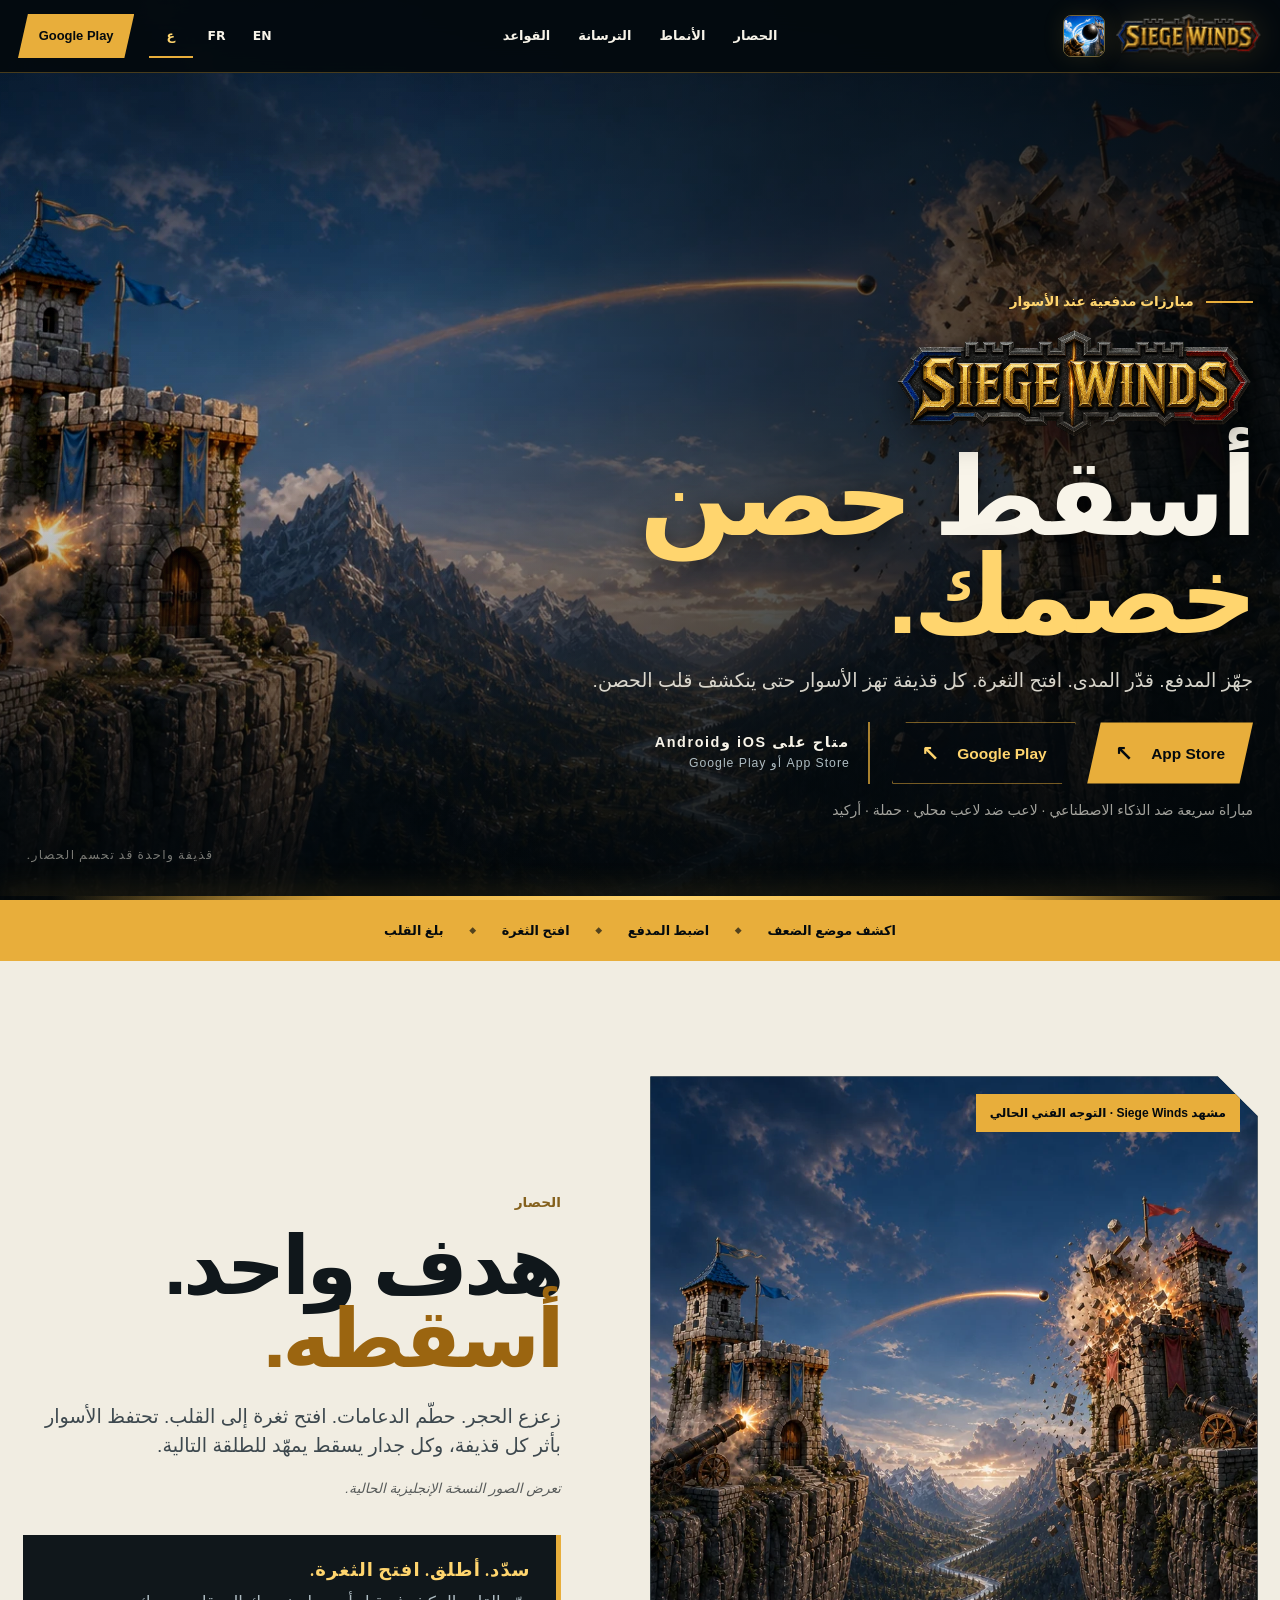
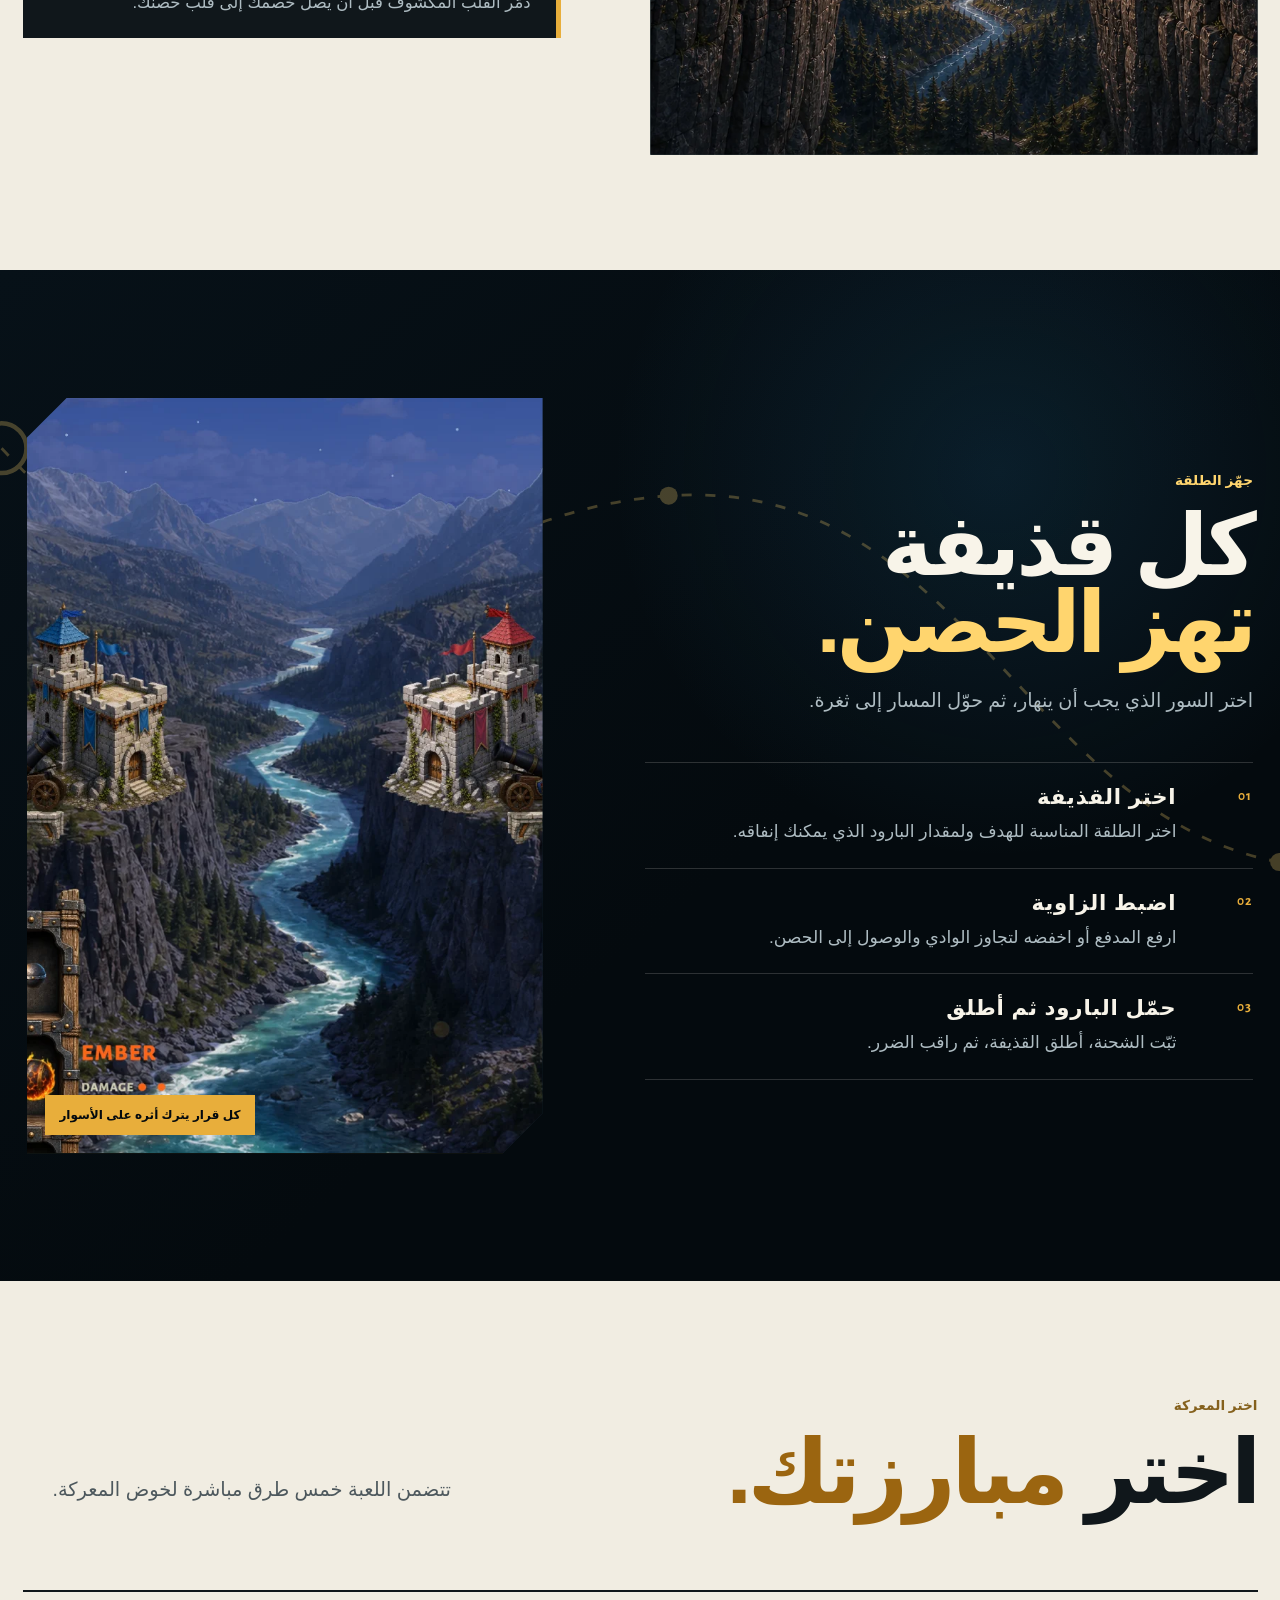
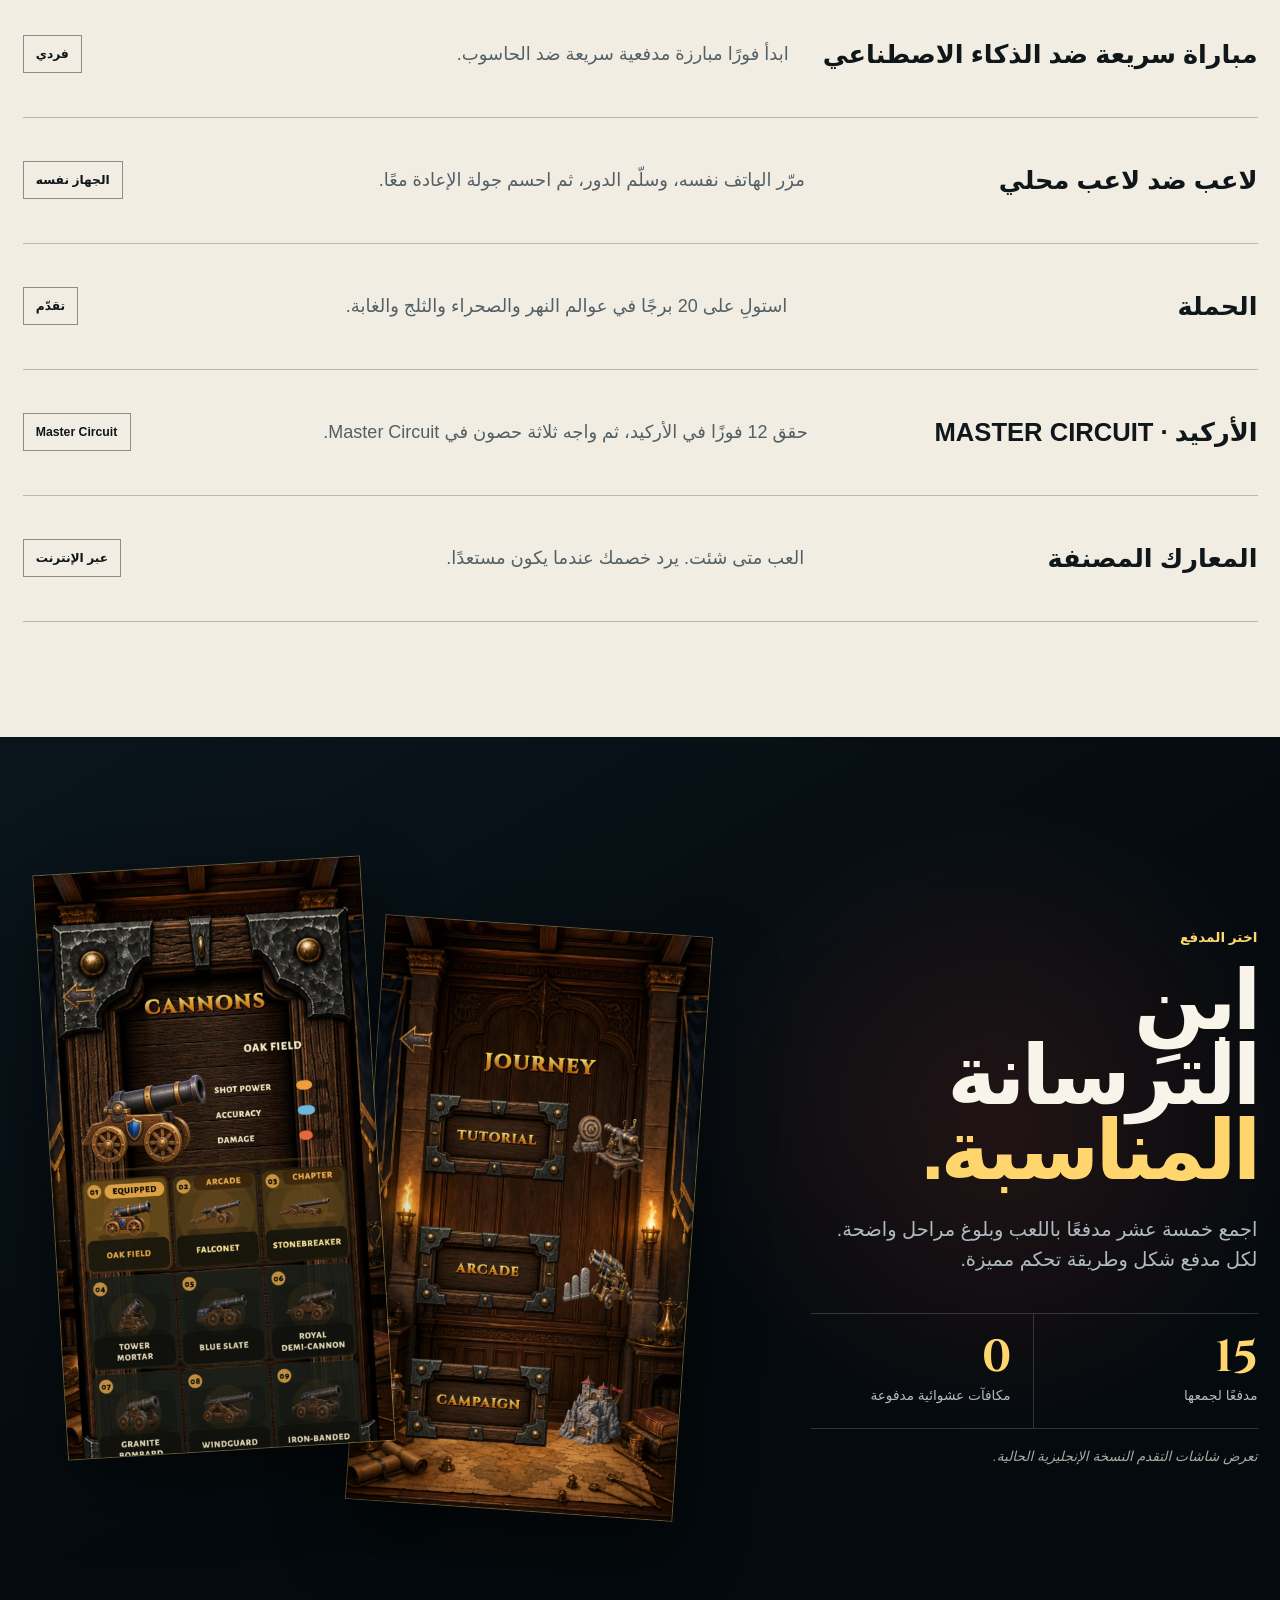
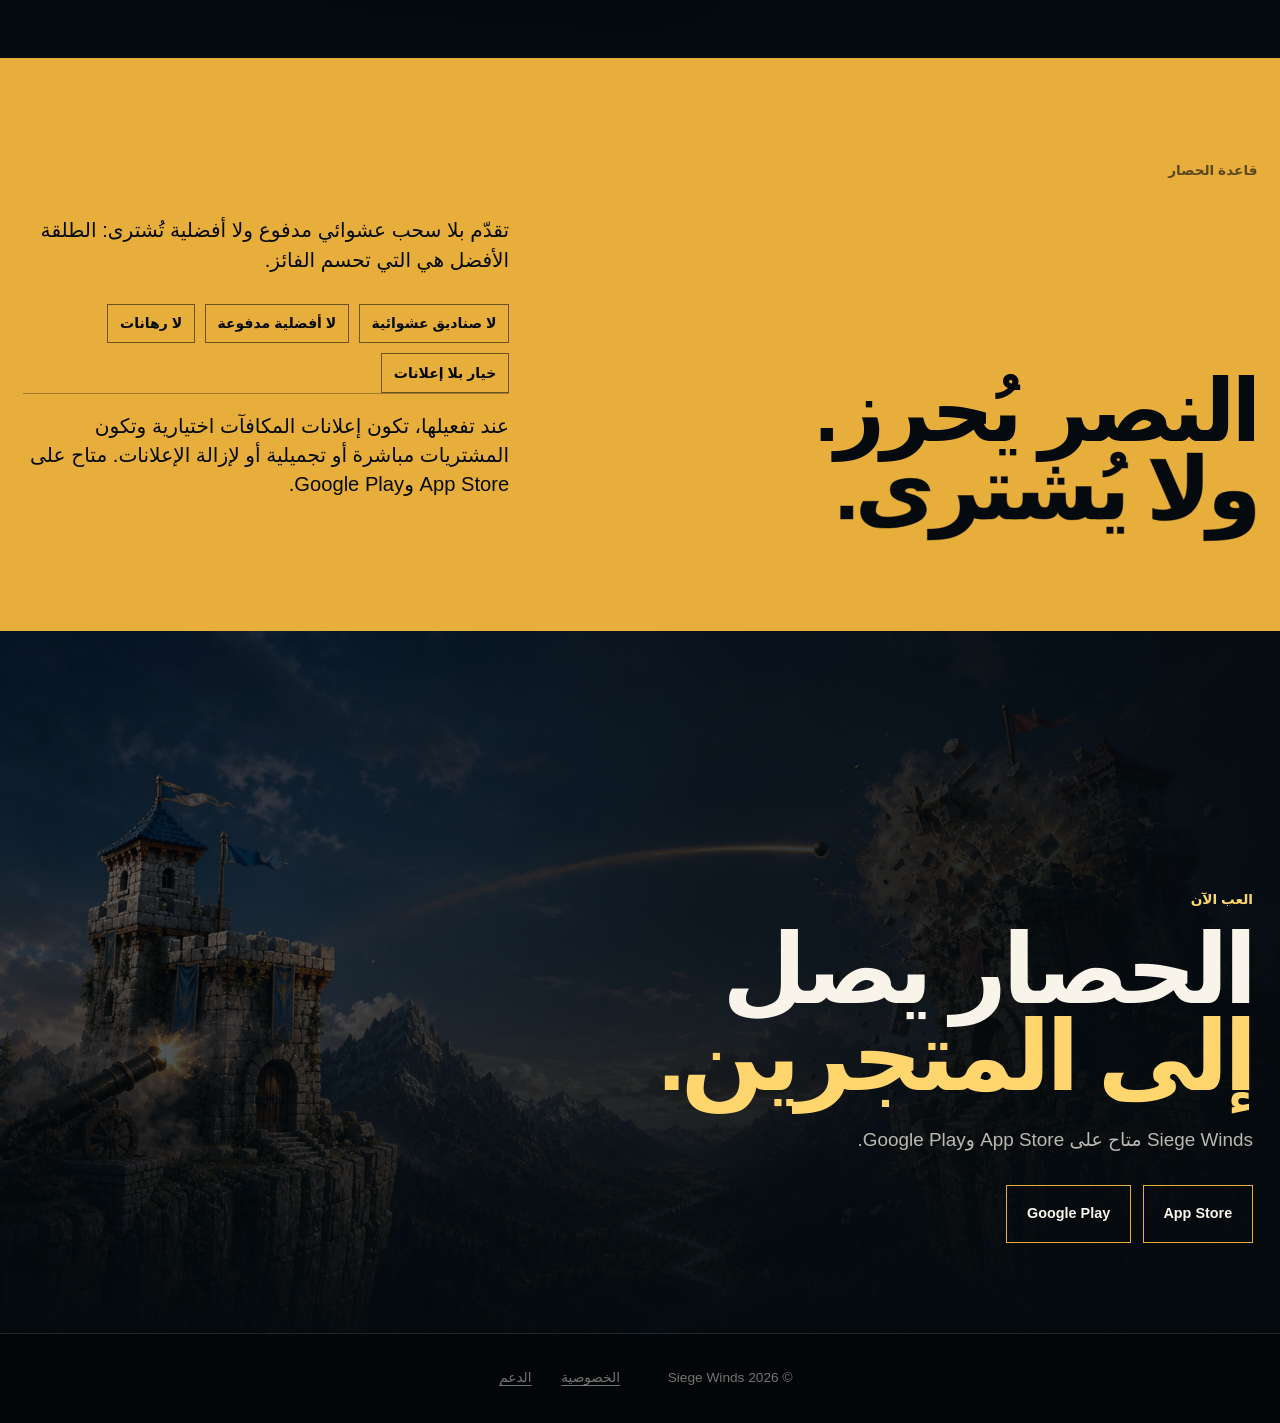
==== commit 2f11dd65: "web: attribute Instagram store links" ====
--- a/ar.html
+++ b/ar.html
@@ -33,6 +33,7 @@
   <link rel="preload" href="assets/images/hero-siege-impact-wide.webp" as="image" media="(min-width: 721px)">
   <link rel="preload" href="assets/images/hero-siege-impact-mobile.webp" as="image" media="(max-width: 720px)">
   <link rel="stylesheet" href="landing.css">
+  <script src="campaign-links.js" defer></script>
   <title>Siege Winds — أسقط حصن خصمك · متاح على iOS وAndroid</title>
 </head>
 <body class="landing-page" dir="rtl">
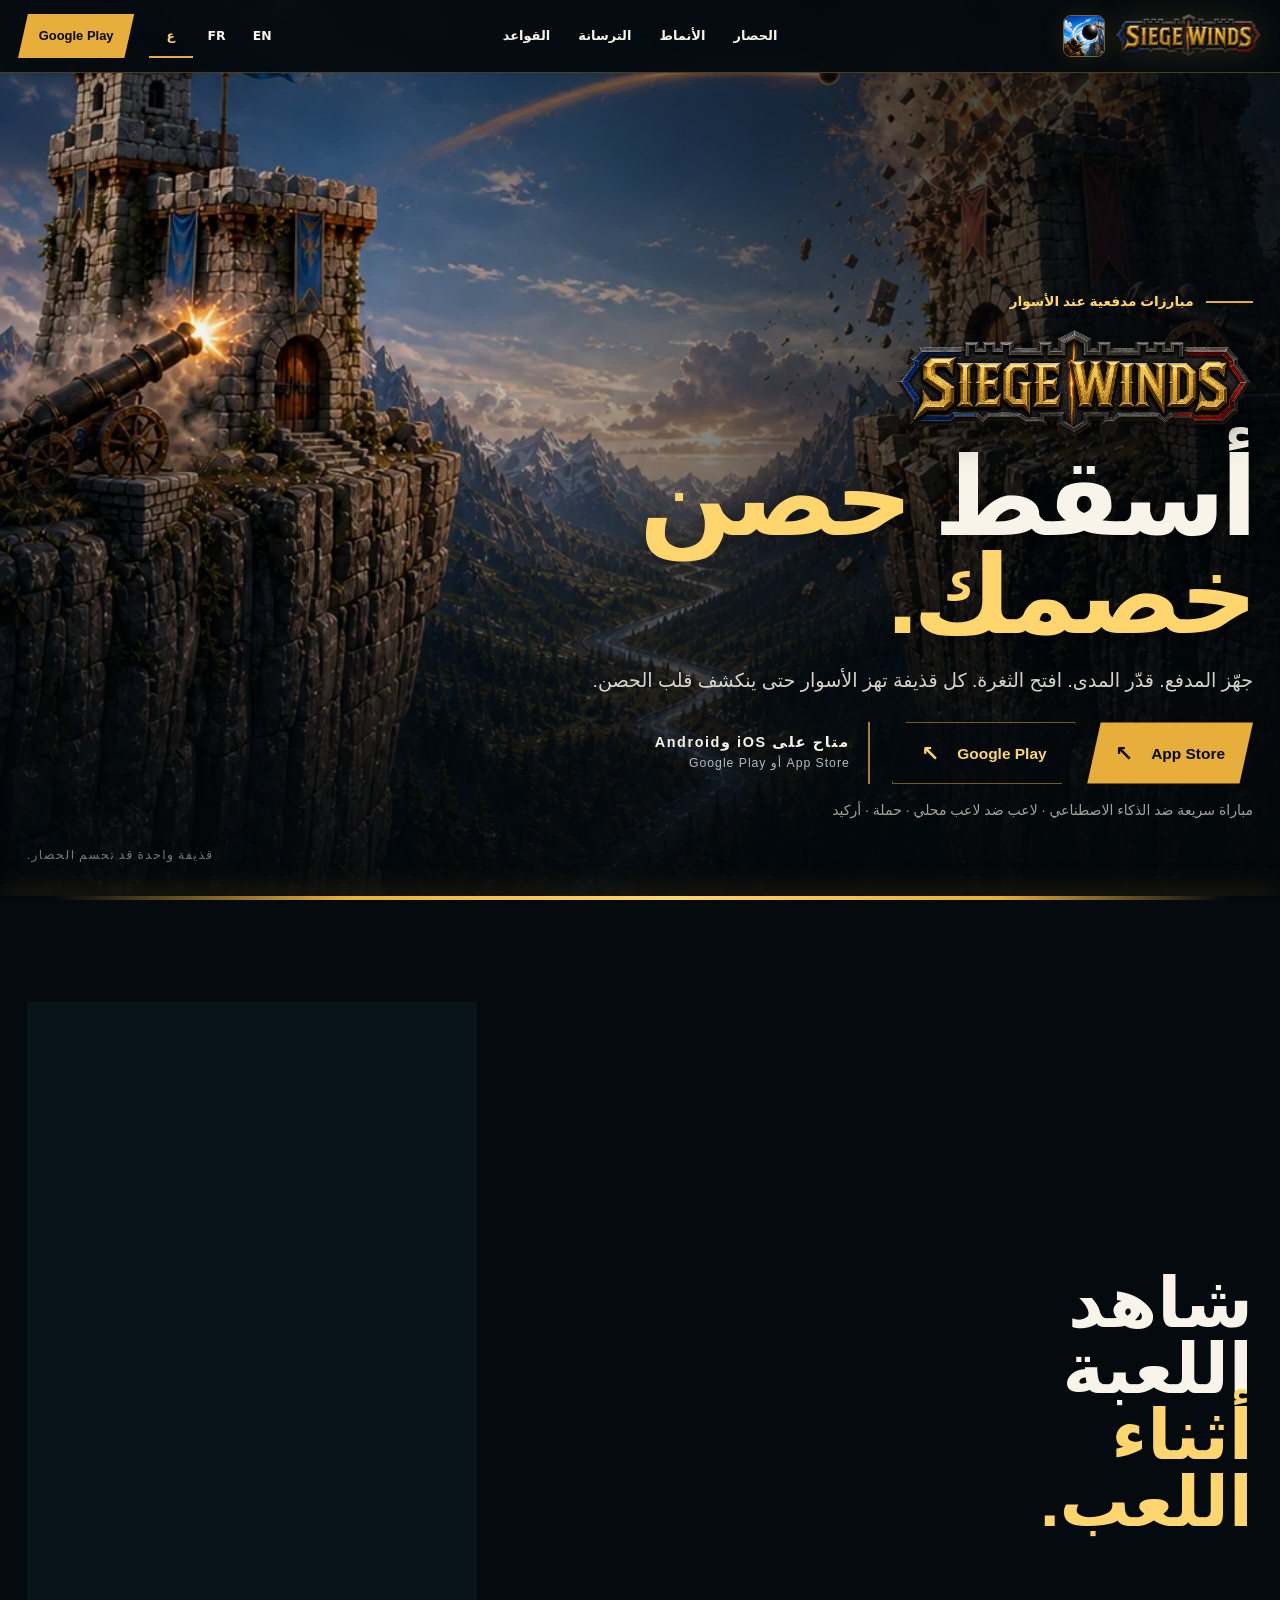
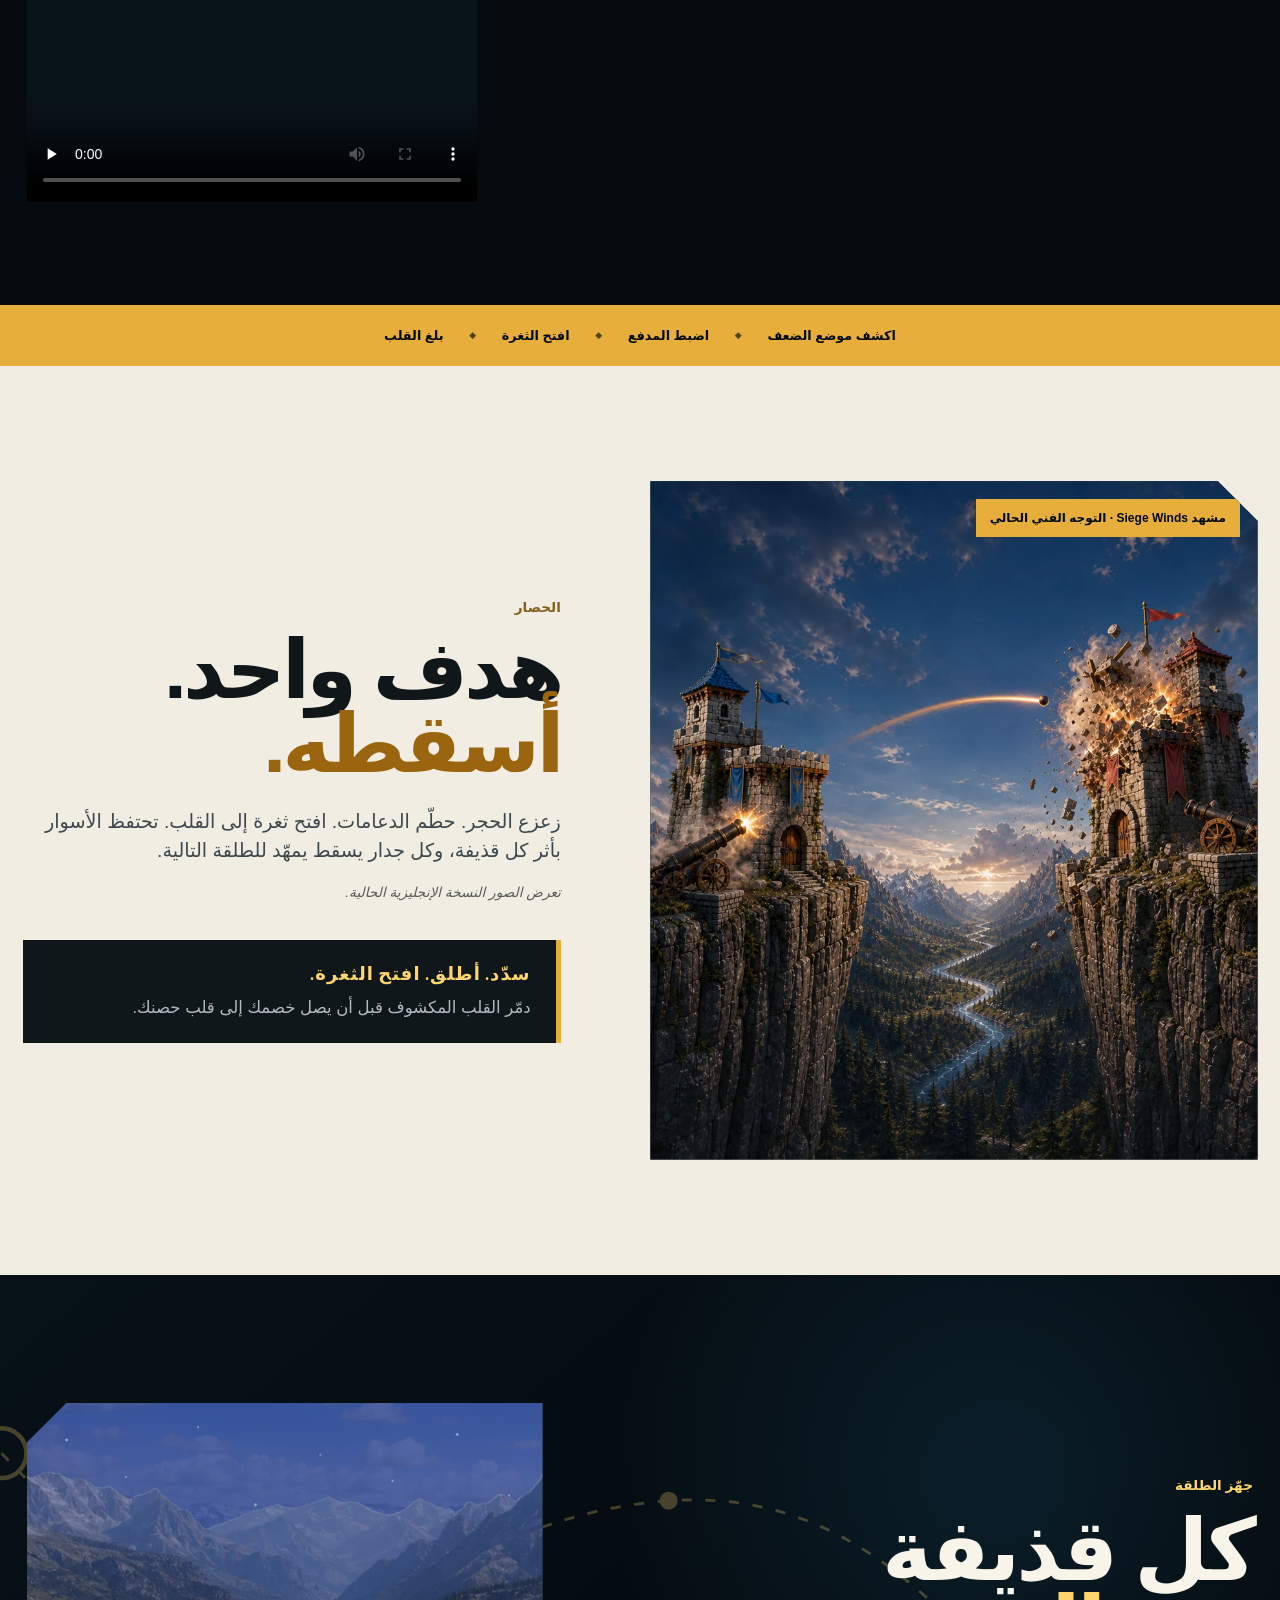
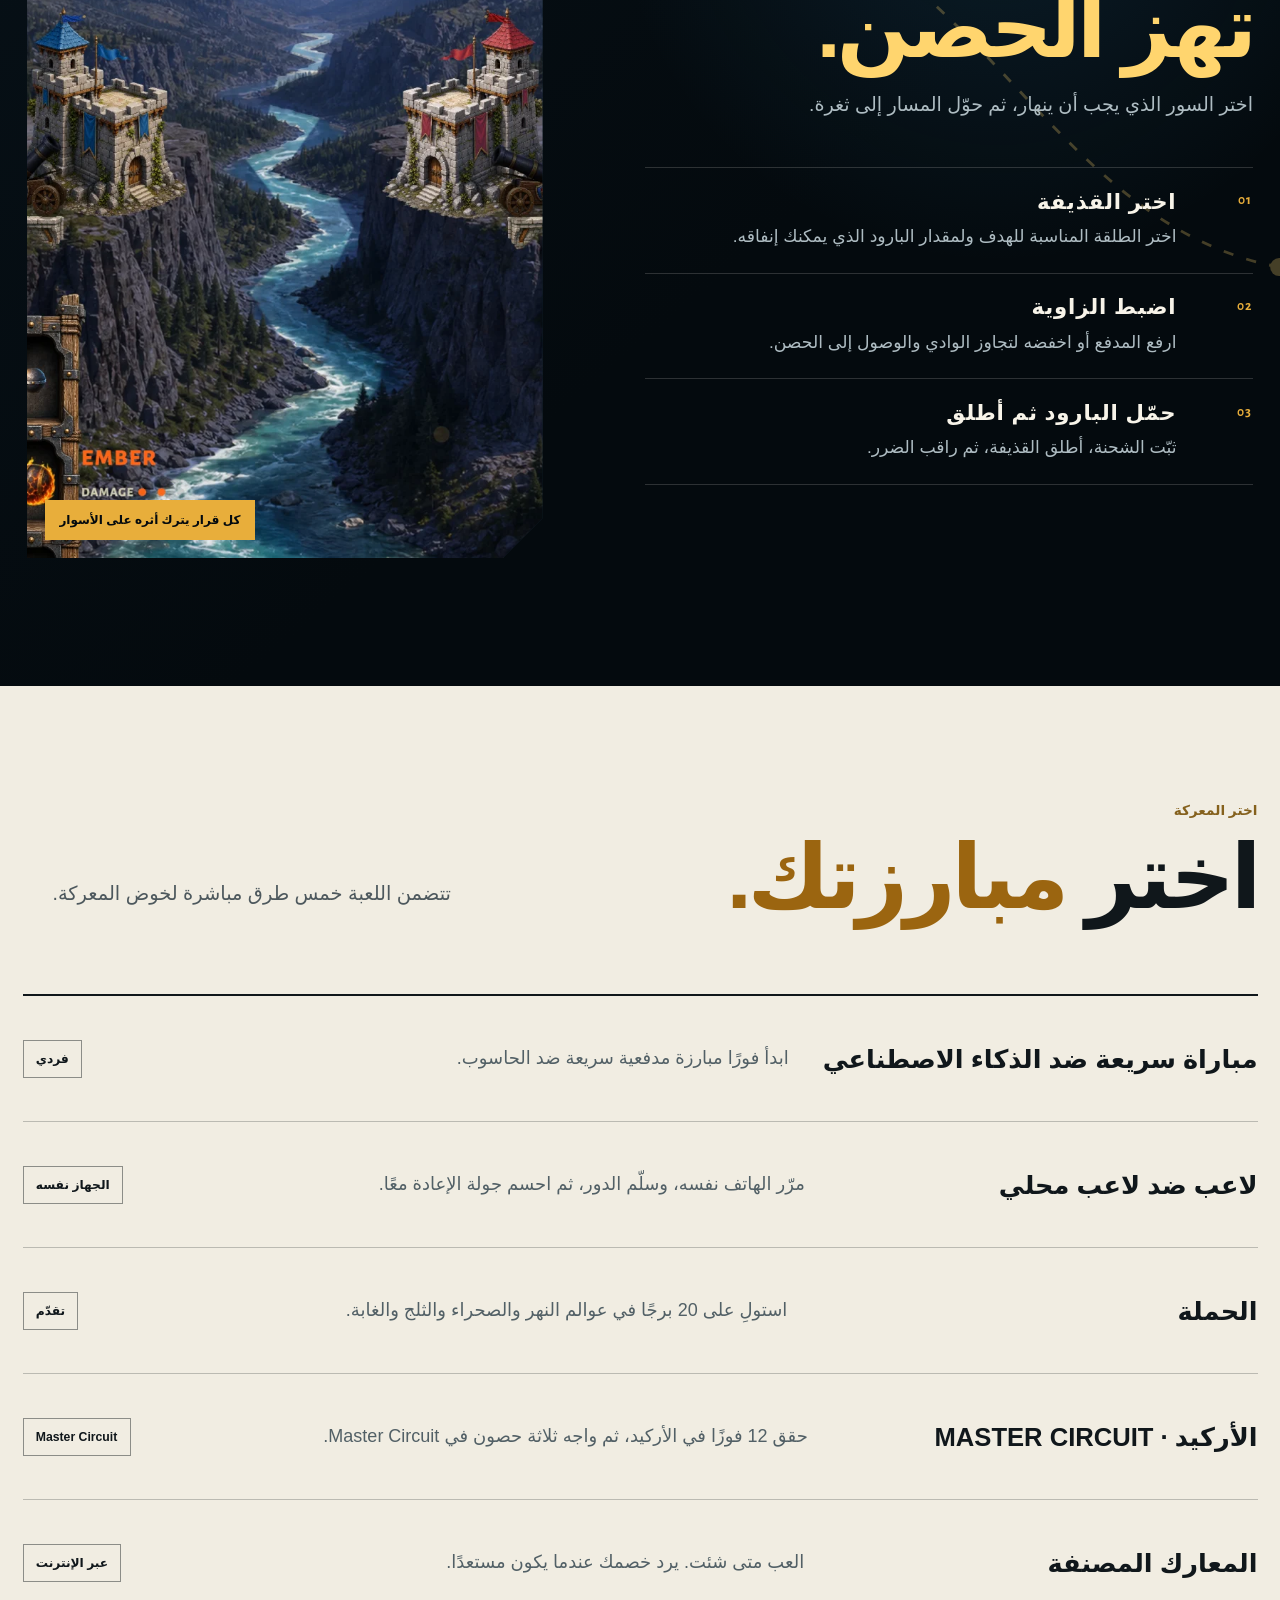
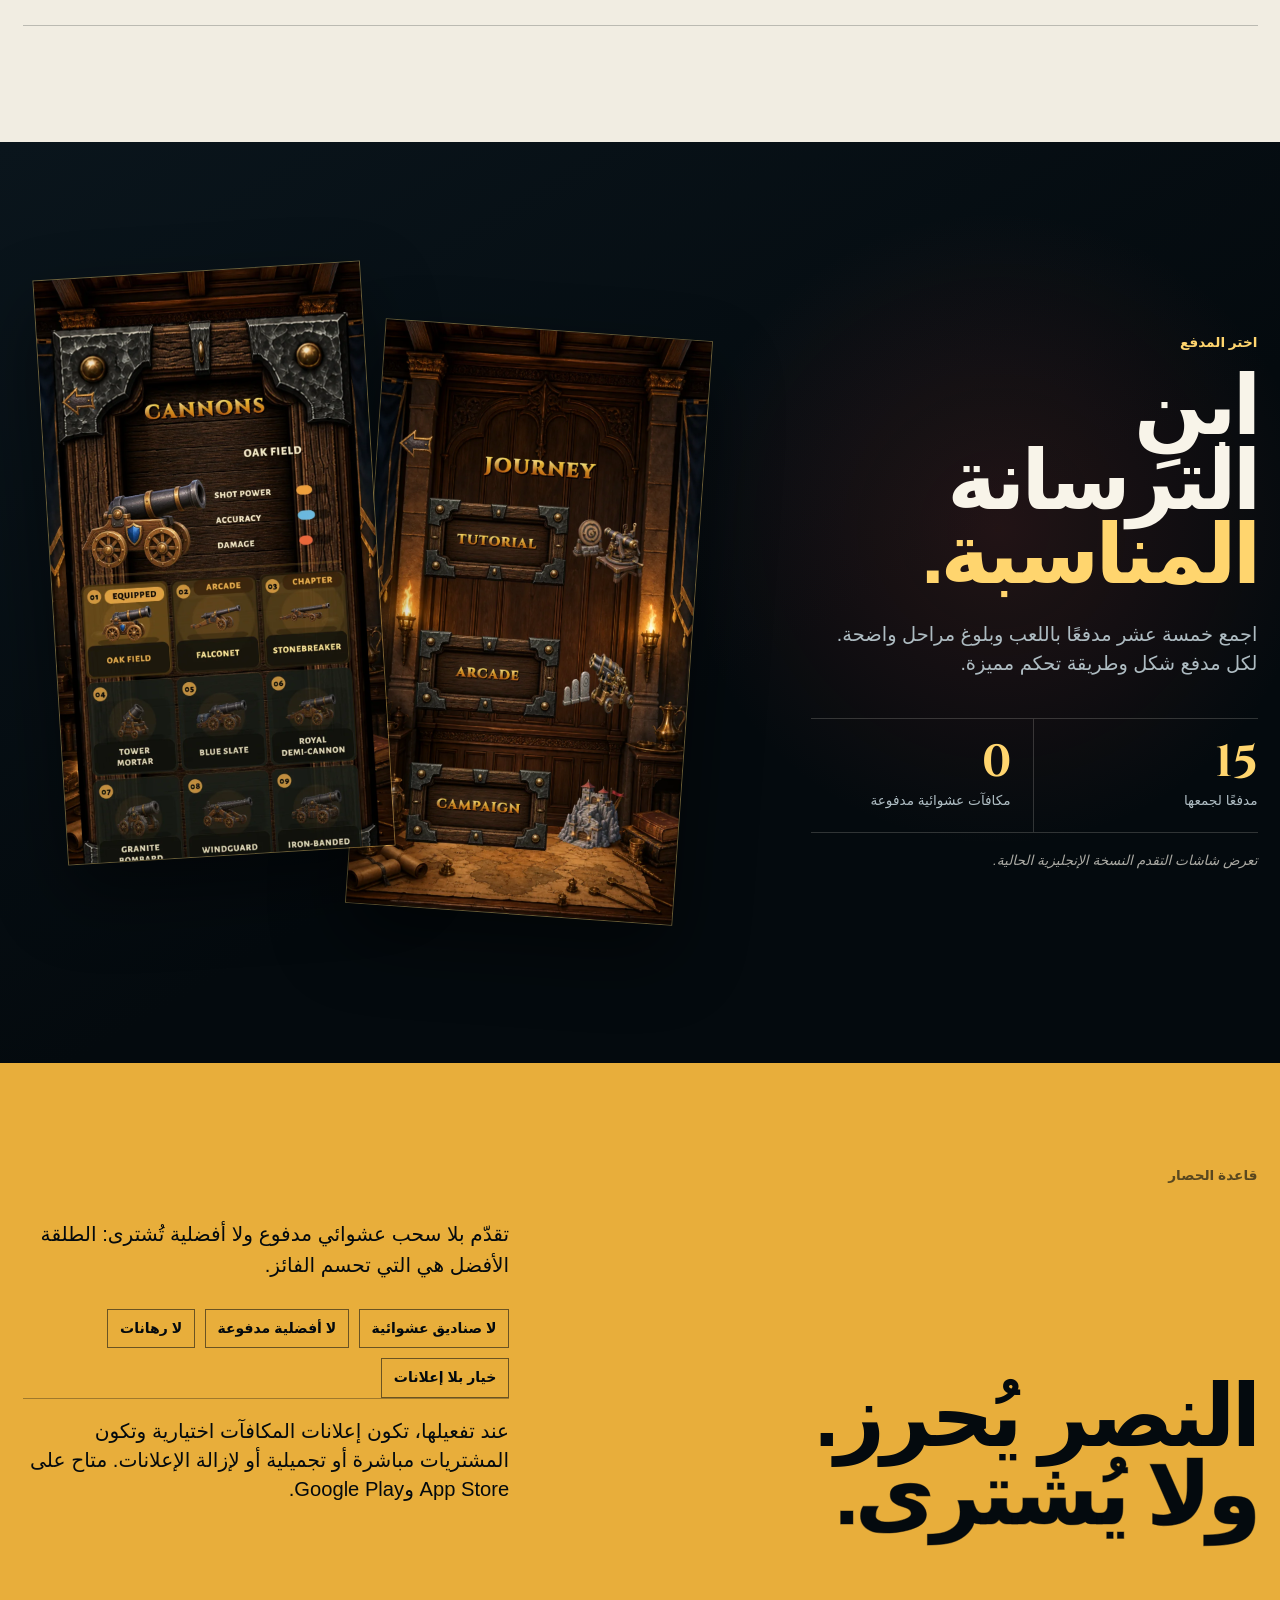
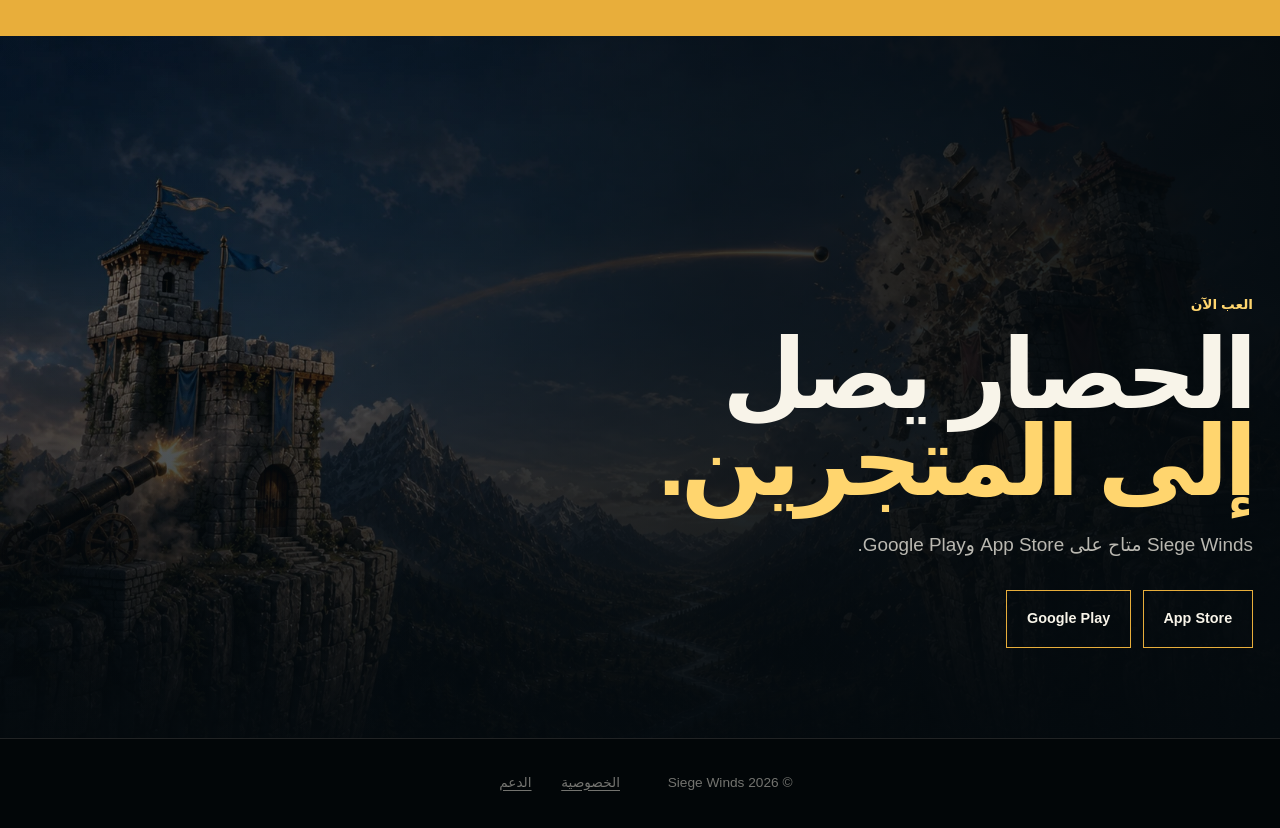
==== commit 6919861c: "web: add gameplay preview" ====
--- a/ar.html
+++ b/ar.html
@@ -78,6 +78,16 @@
         <p class="platform-note">مباراة سريعة ضد الذكاء الاصطناعي · لاعب ضد لاعب محلي · حملة · أركيد</p>
       </div>
       <p class="hero-caption" aria-hidden="true">قذيفة واحدة قد تحسم الحصار.</p>
+    </section>
+
+    <section class="gameplay-preview" aria-labelledby="preview-title">
+      <div class="gameplay-preview__copy">
+        <h2 id="preview-title">شاهد اللعبة <span>أثناء اللعب.</span></h2>
+      </div>
+      <video class="gameplay-preview__video" controls playsinline preload="none" width="1080" height="1920" poster="assets/images/gameplay-preview-poster.png">
+        <source src="assets/media/first-gameplay-fr.mp4" type="video/mp4">
+        لا يدعم متصفحك هذا الفيديو.
+      </video>
     </section>
 
     <div class="command-strip" role="group" aria-label="المراحل الأربع للطلقة">
--- a/landing.css
+++ b/landing.css
@@ -497,6 +497,40 @@
   font-size: 0.78rem;
 }
 
+.gameplay-preview {
+  display: grid;
+  grid-template-columns: minmax(0, 1fr) minmax(16rem, 25rem);
+  align-items: center;
+  gap: clamp(2rem, 7vw, 8rem);
+  width: min(var(--content), calc(100% - 3rem));
+  margin: 0 auto;
+  padding-block: clamp(3.5rem, 8vw, 7rem);
+}
+
+.gameplay-preview__copy h2 {
+  max-width: 8ch;
+  margin: 0;
+  color: var(--mist);
+  font-family: "Cinzel", Georgia, serif;
+  font-size: clamp(2.7rem, 5.5vw, 5.5rem);
+  font-weight: 700;
+  line-height: 0.94;
+  text-transform: uppercase;
+}
+
+.gameplay-preview__copy h2 span {
+  color: var(--gold-bright);
+}
+
+.gameplay-preview__video {
+  display: block;
+  width: 100%;
+  height: auto;
+  aspect-ratio: 9 / 16;
+  background: #09131a;
+  object-fit: cover;
+}
+
 .hero-caption {
   position: absolute;
   z-index: 2;
@@ -1195,6 +1229,11 @@
 }
 
 @media (max-width: 820px) {
+  .gameplay-preview {
+    grid-template-columns: minmax(0, 1fr) minmax(13rem, 20rem);
+    gap: 2rem;
+  }
+
   .impact-section,
   .mechanic-layout,
   .arsenal-section,
@@ -1325,6 +1364,26 @@
     max-width: 10ch;
     font-size: clamp(2.65rem, 13vw, 4.1rem);
     line-height: 0.92;
+  }
+
+  .gameplay-preview {
+    grid-template-columns: 1fr;
+    gap: 1.4rem;
+    width: calc(100% - 2rem);
+    padding-block: 3.5rem;
+  }
+
+  .gameplay-preview__copy h2 {
+    max-width: 12ch;
+    font-size: clamp(2.35rem, 11vw, 3.6rem);
+  }
+
+  .gameplay-preview__video {
+    max-width: 25rem;
+  }
+
+  .landing-page[dir="rtl"] .gameplay-preview__video {
+    margin-inline-start: auto;
   }
 
   .landing-hero__lead {
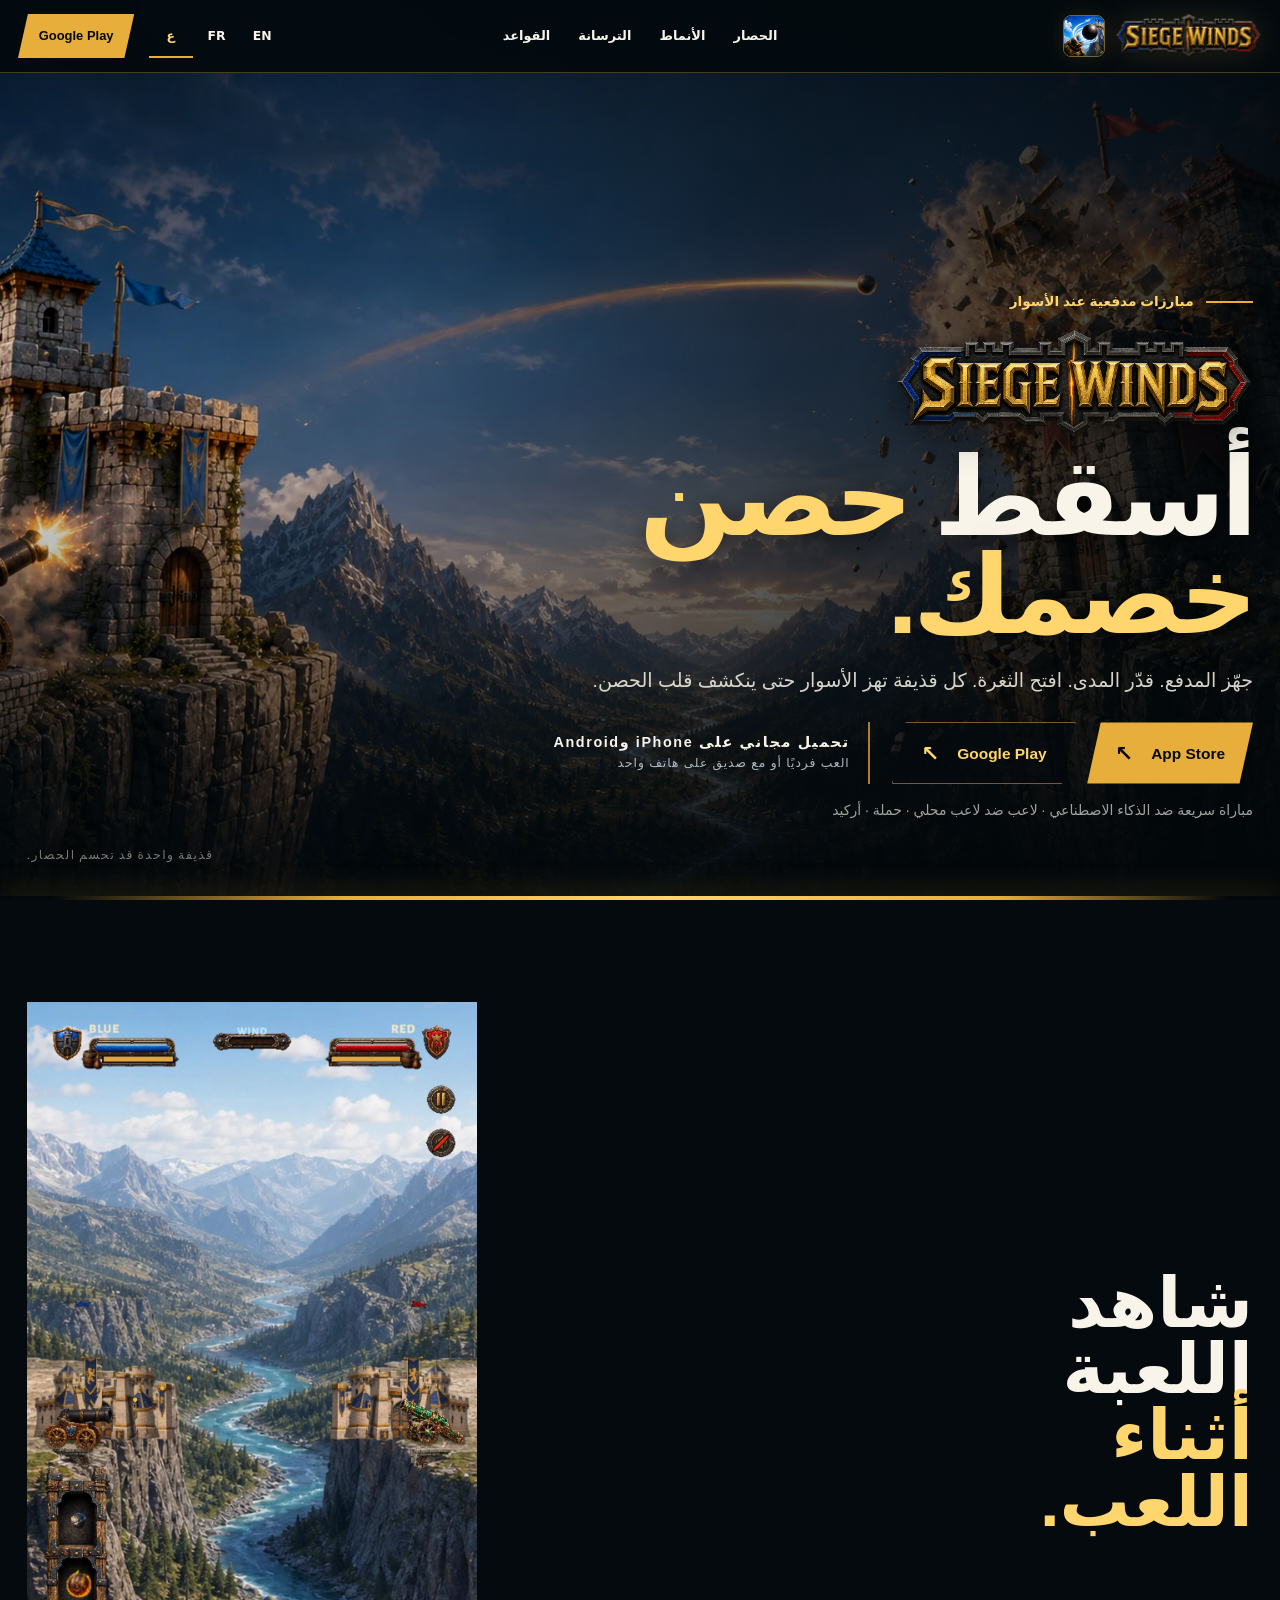
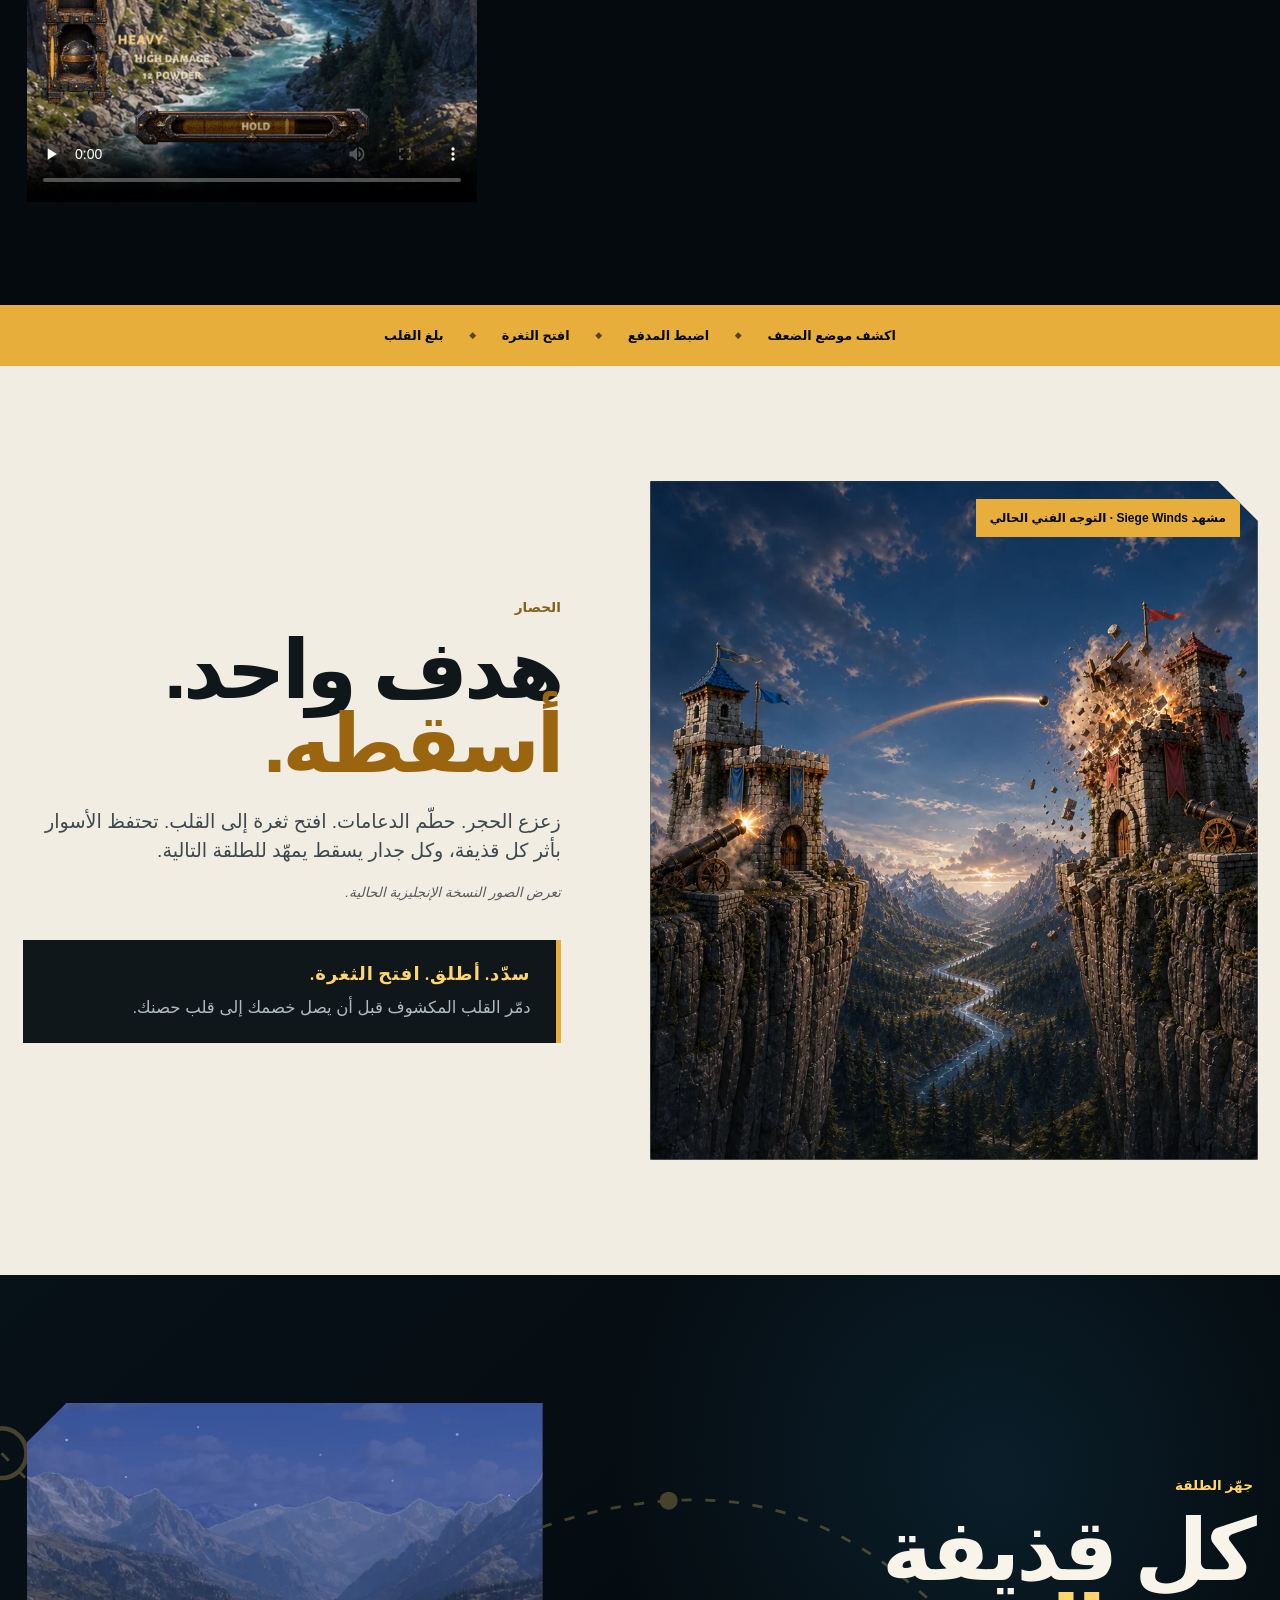
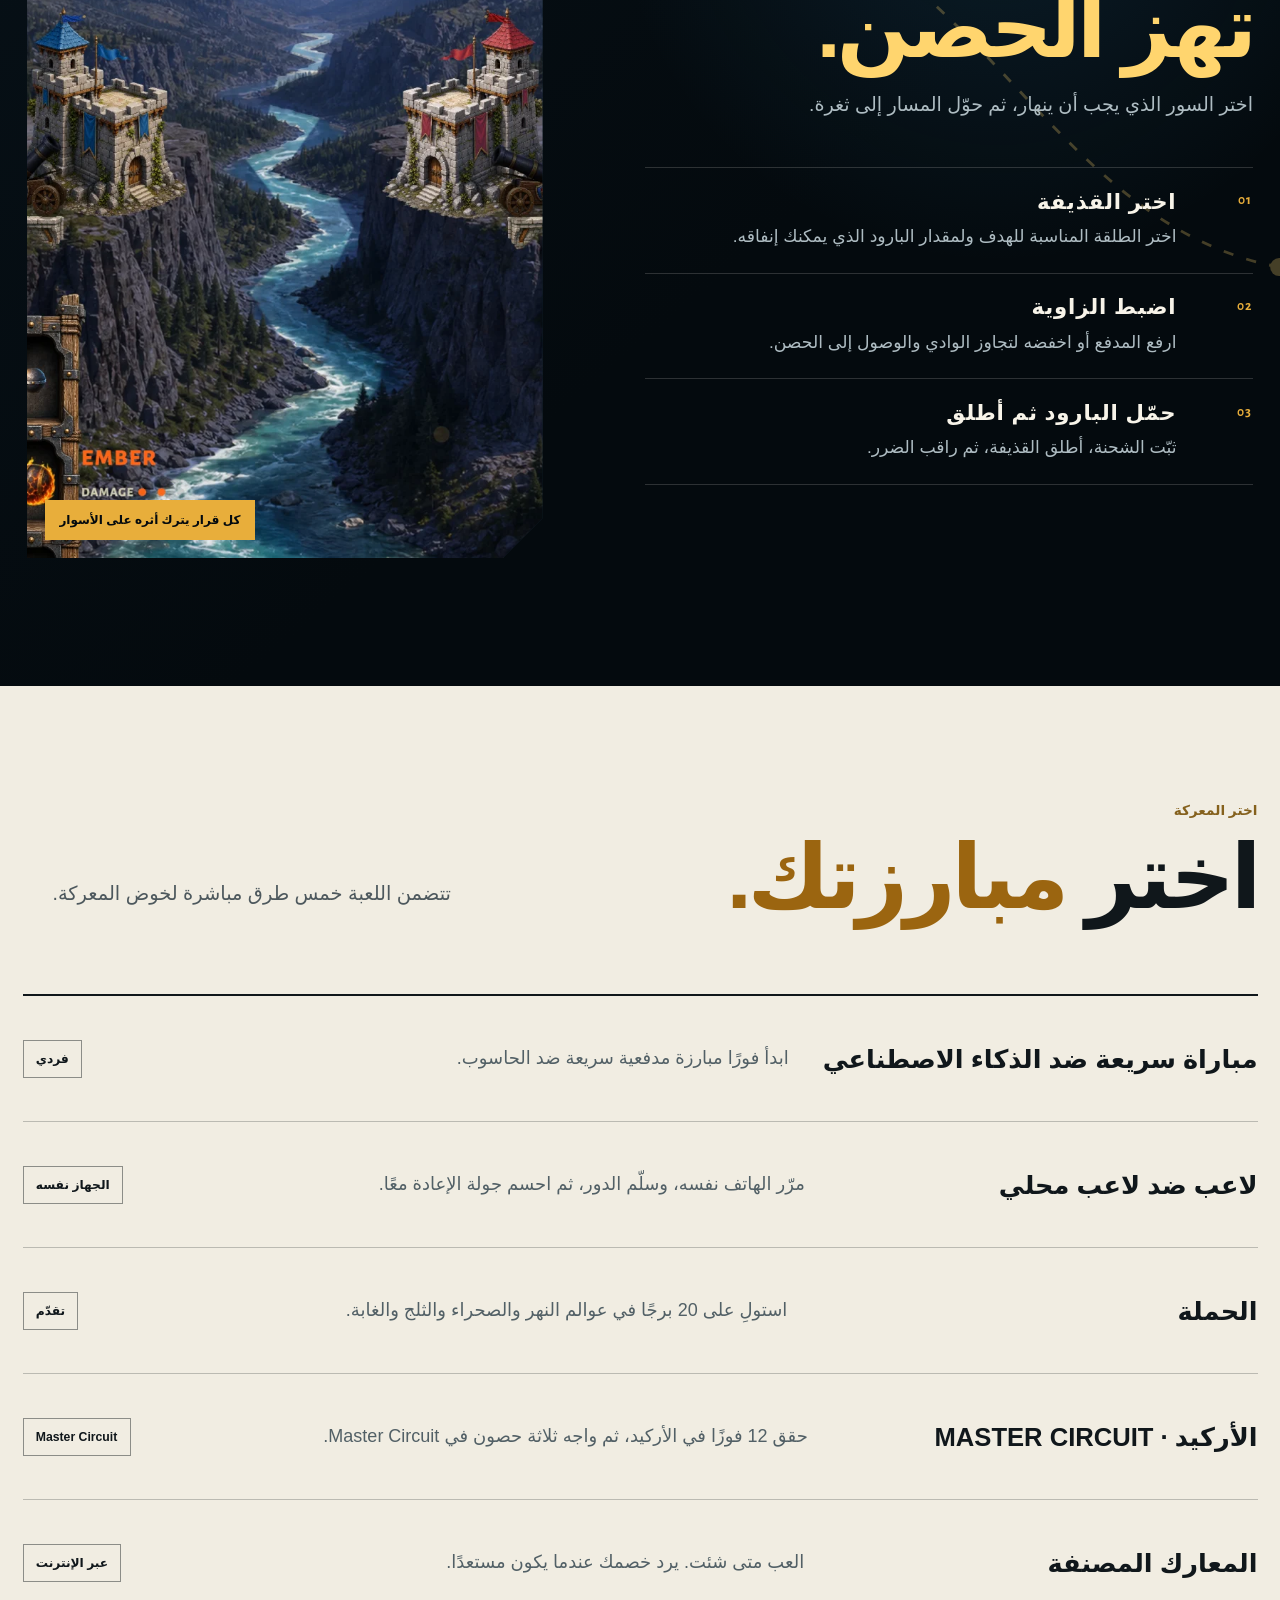
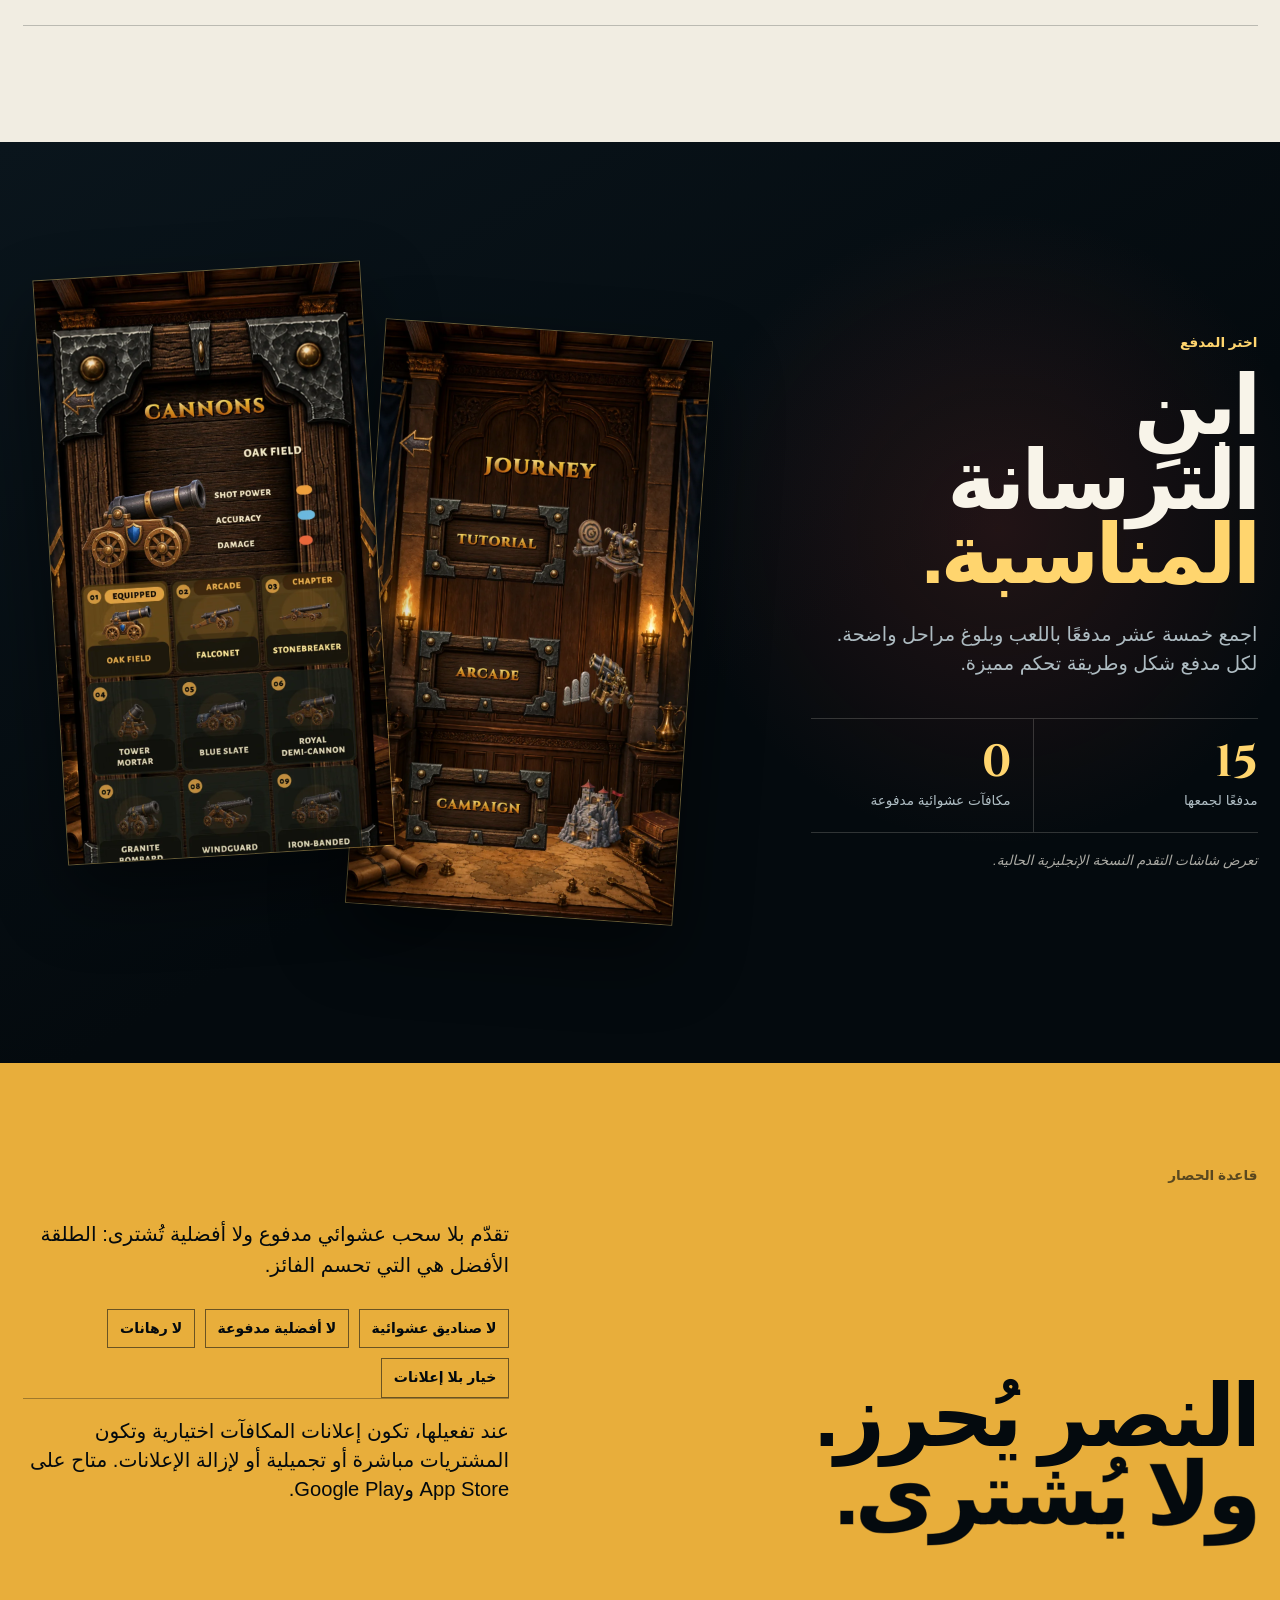
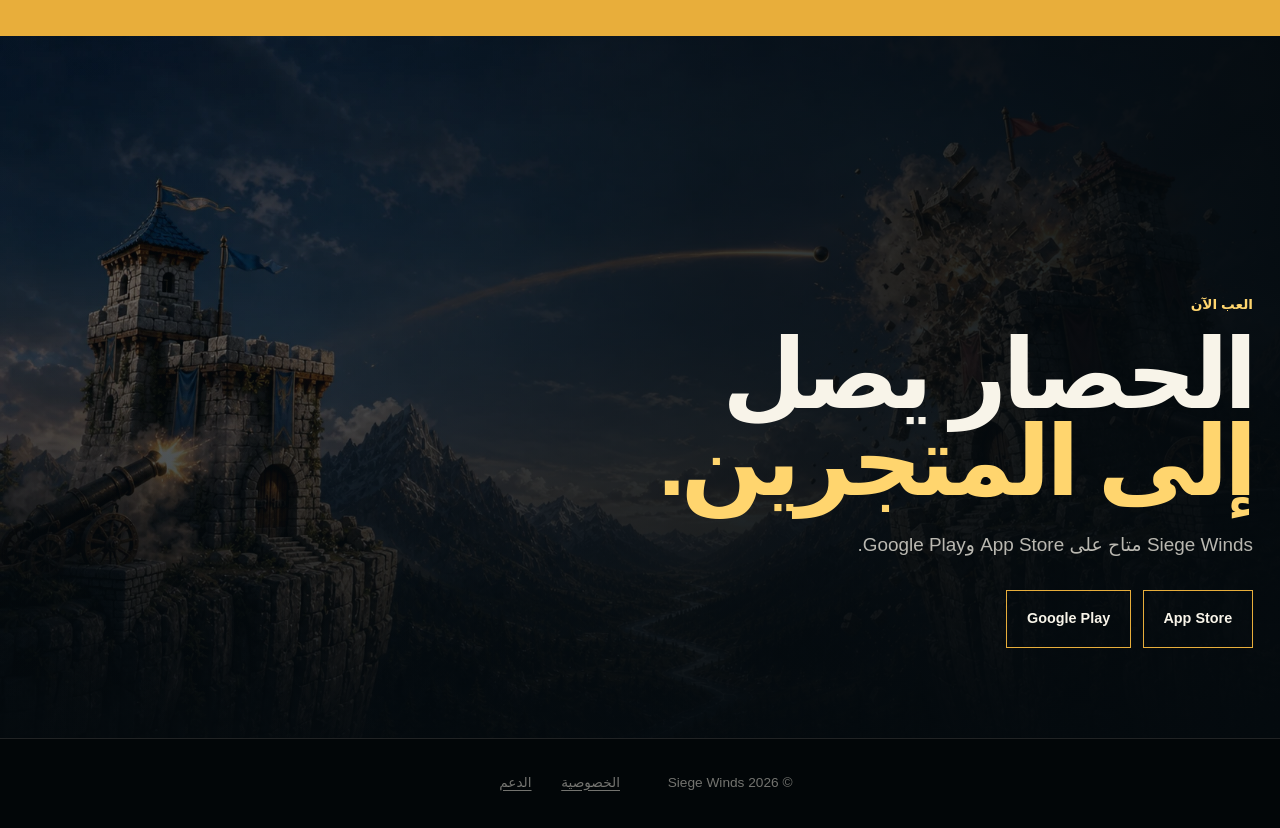
==== commit 52967d4a: "Clarify free local play on landing hero" ====
--- a/ar.html
+++ b/ar.html
@@ -73,7 +73,7 @@
             <a class="campaign-button" href="https://apps.apple.com/app/siege-winds/id6785037486" aria-label="عرض Siege Winds على App Store">App Store <span aria-hidden="true">↖</span></a>
             <a class="campaign-button campaign-button--secondary" href="https://play.google.com/store/apps/details?id=com.siegewinds.game" aria-label="تنزيل Siege Winds من Google Play">Google Play <span aria-hidden="true">↖</span></a>
           </div>
-          <div class="release-lockup"><strong>متاح على iOS وAndroid</strong><span>App Store أو Google Play</span></div>
+          <div class="release-lockup"><strong>تحميل مجاني على iPhone وAndroid</strong><span>العب فرديًا أو مع صديق على هاتف واحد</span></div>
         </div>
         <p class="platform-note">مباراة سريعة ضد الذكاء الاصطناعي · لاعب ضد لاعب محلي · حملة · أركيد</p>
       </div>
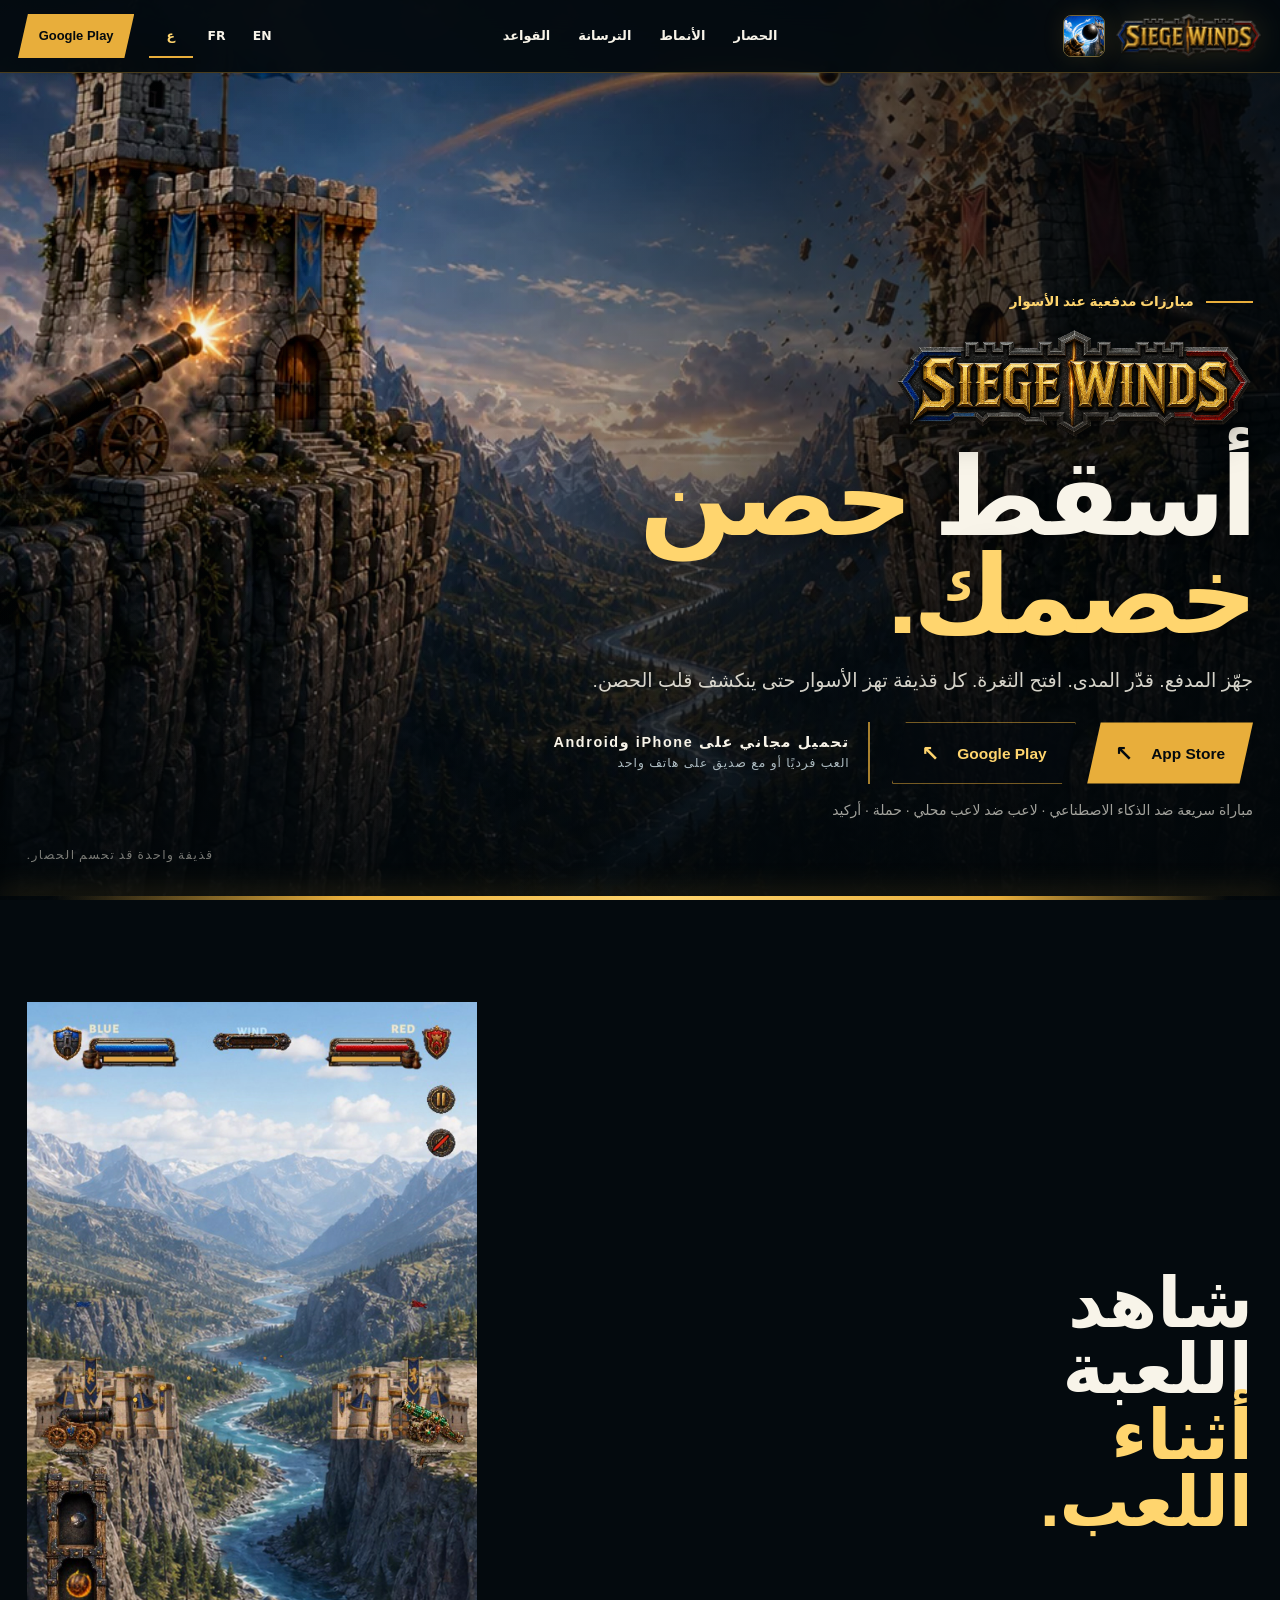
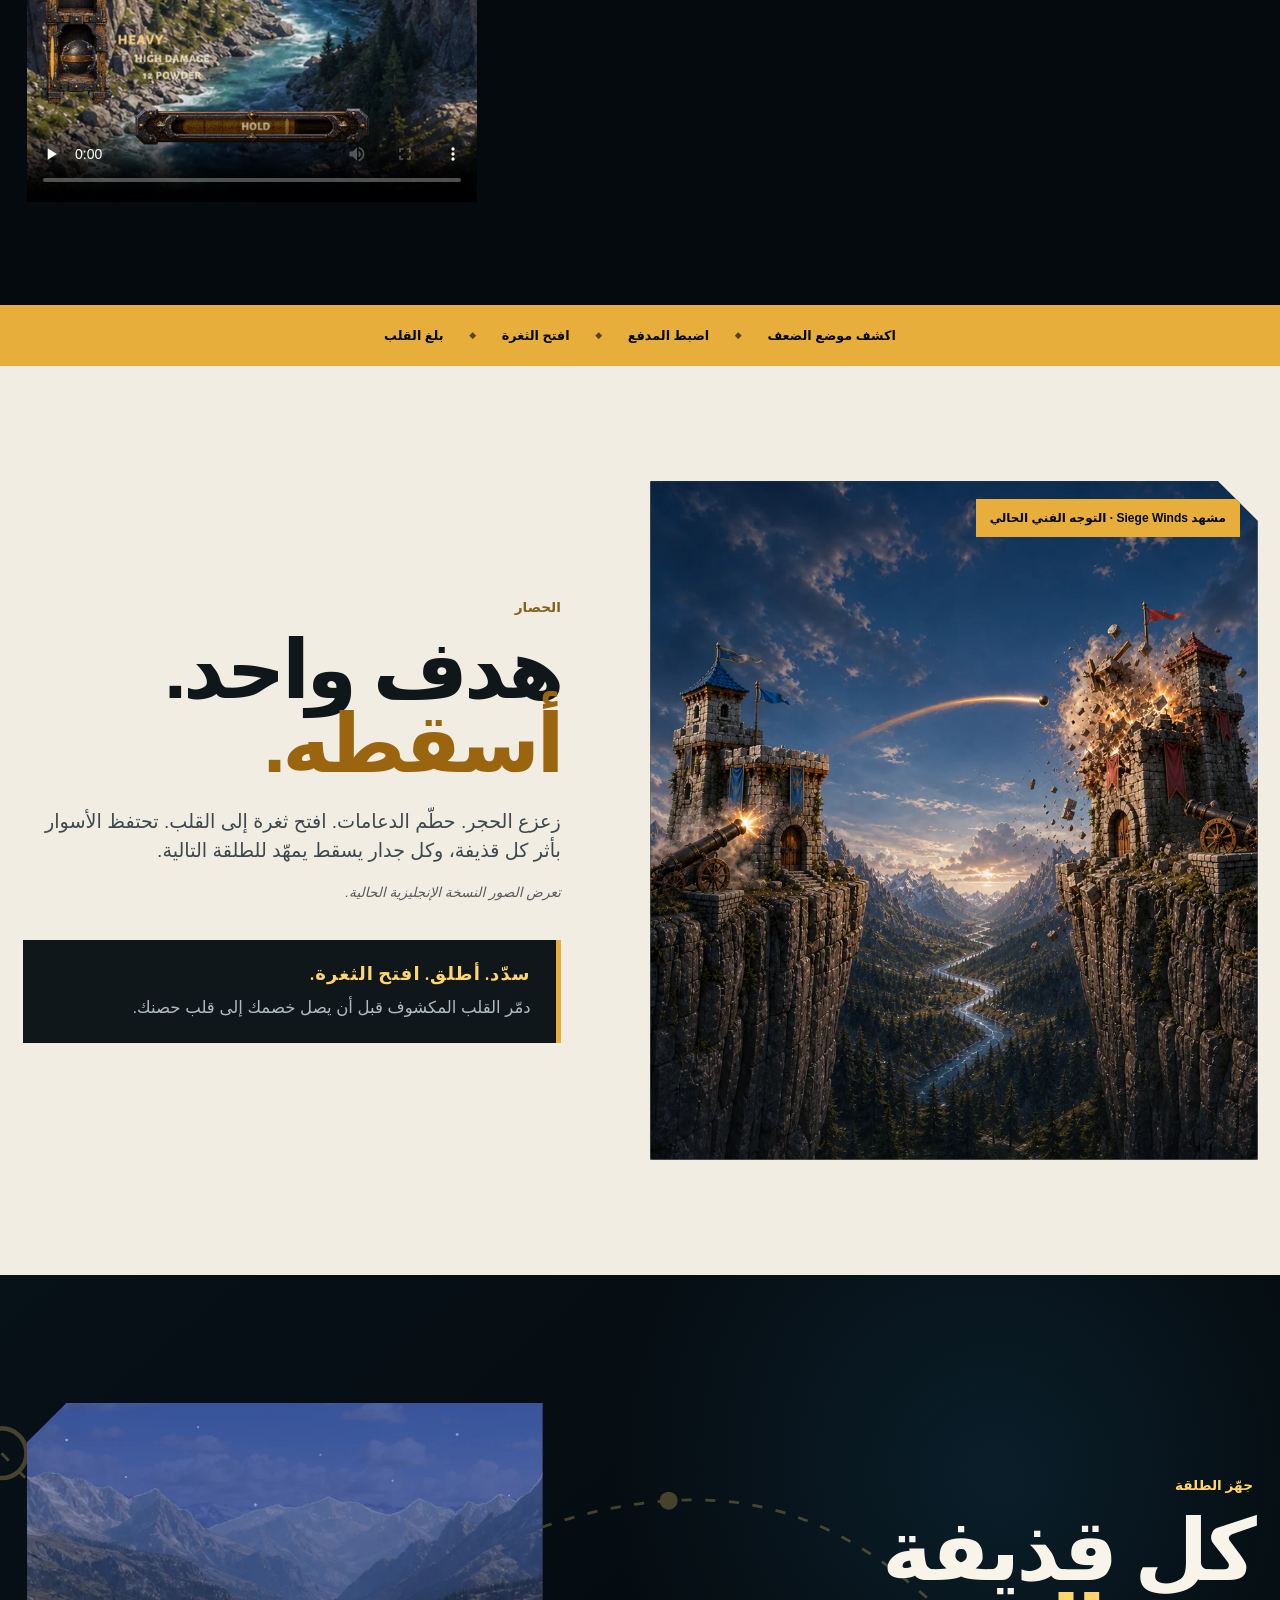
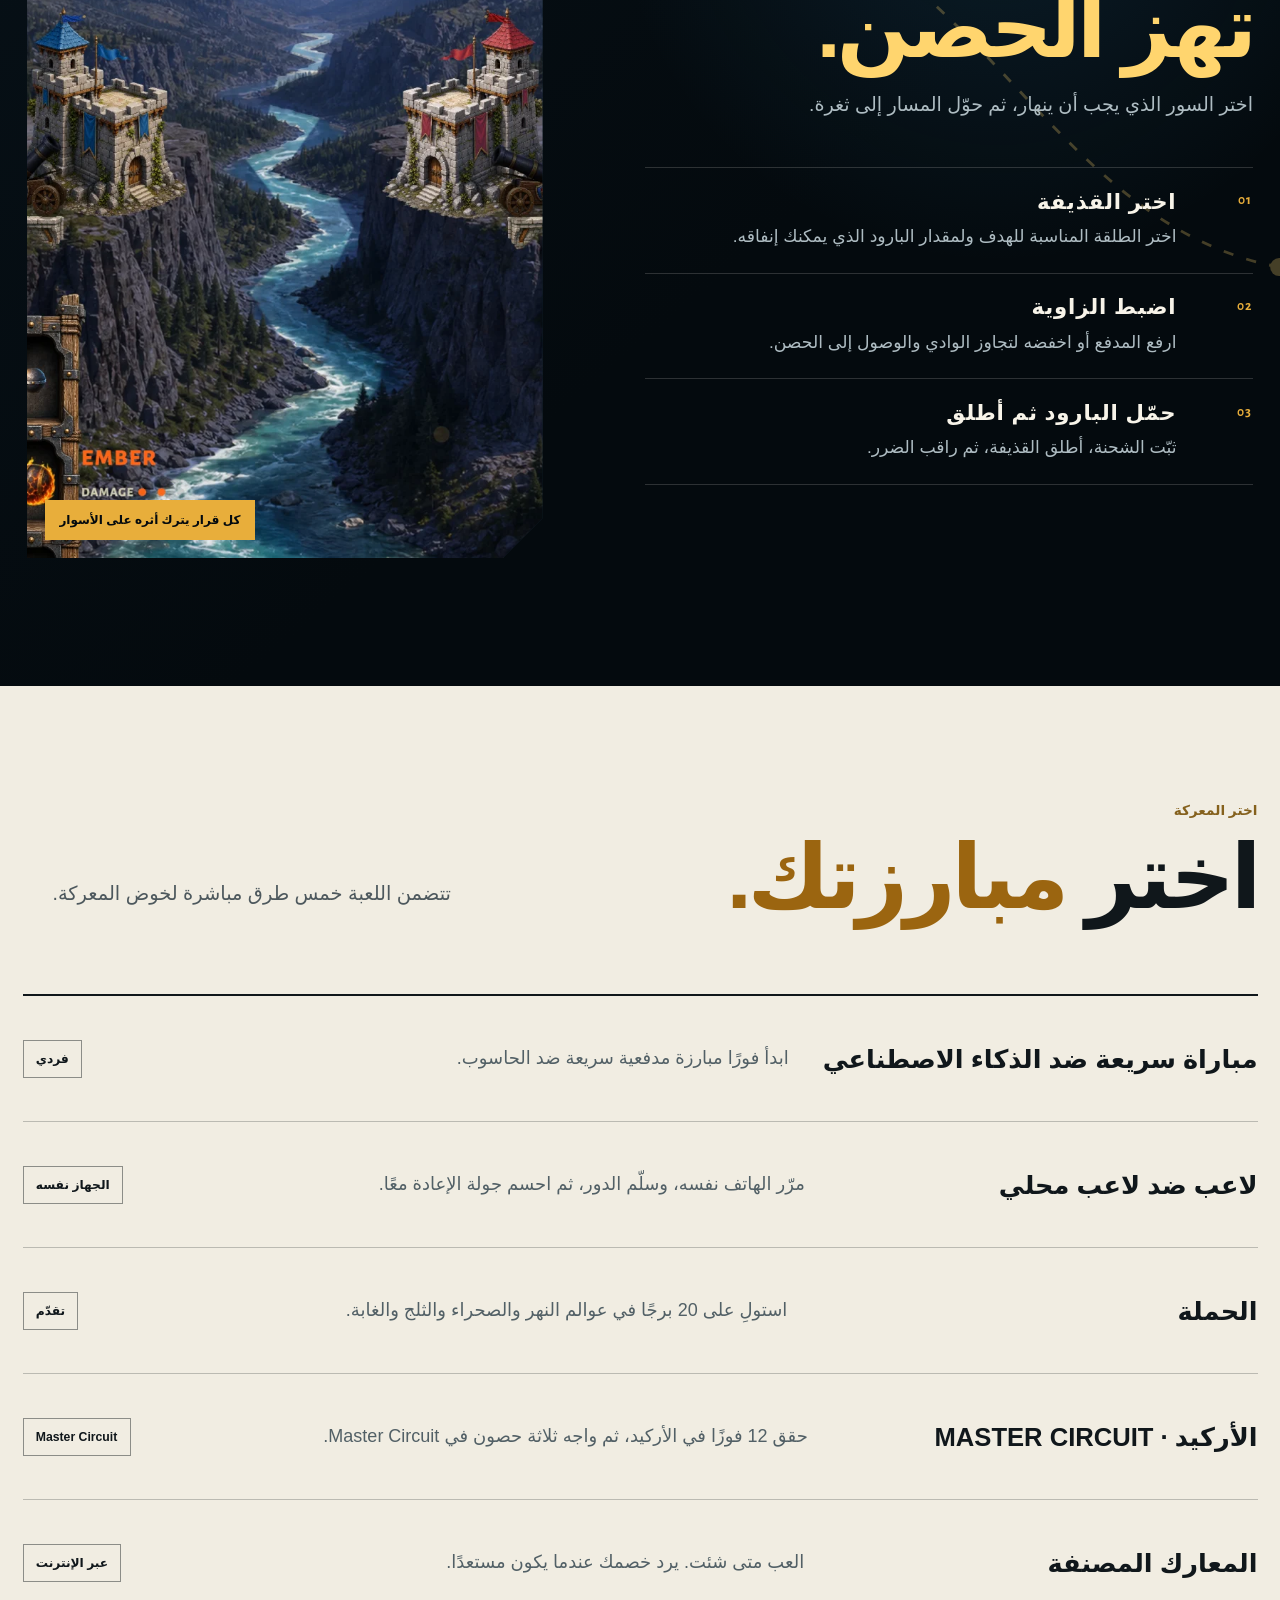
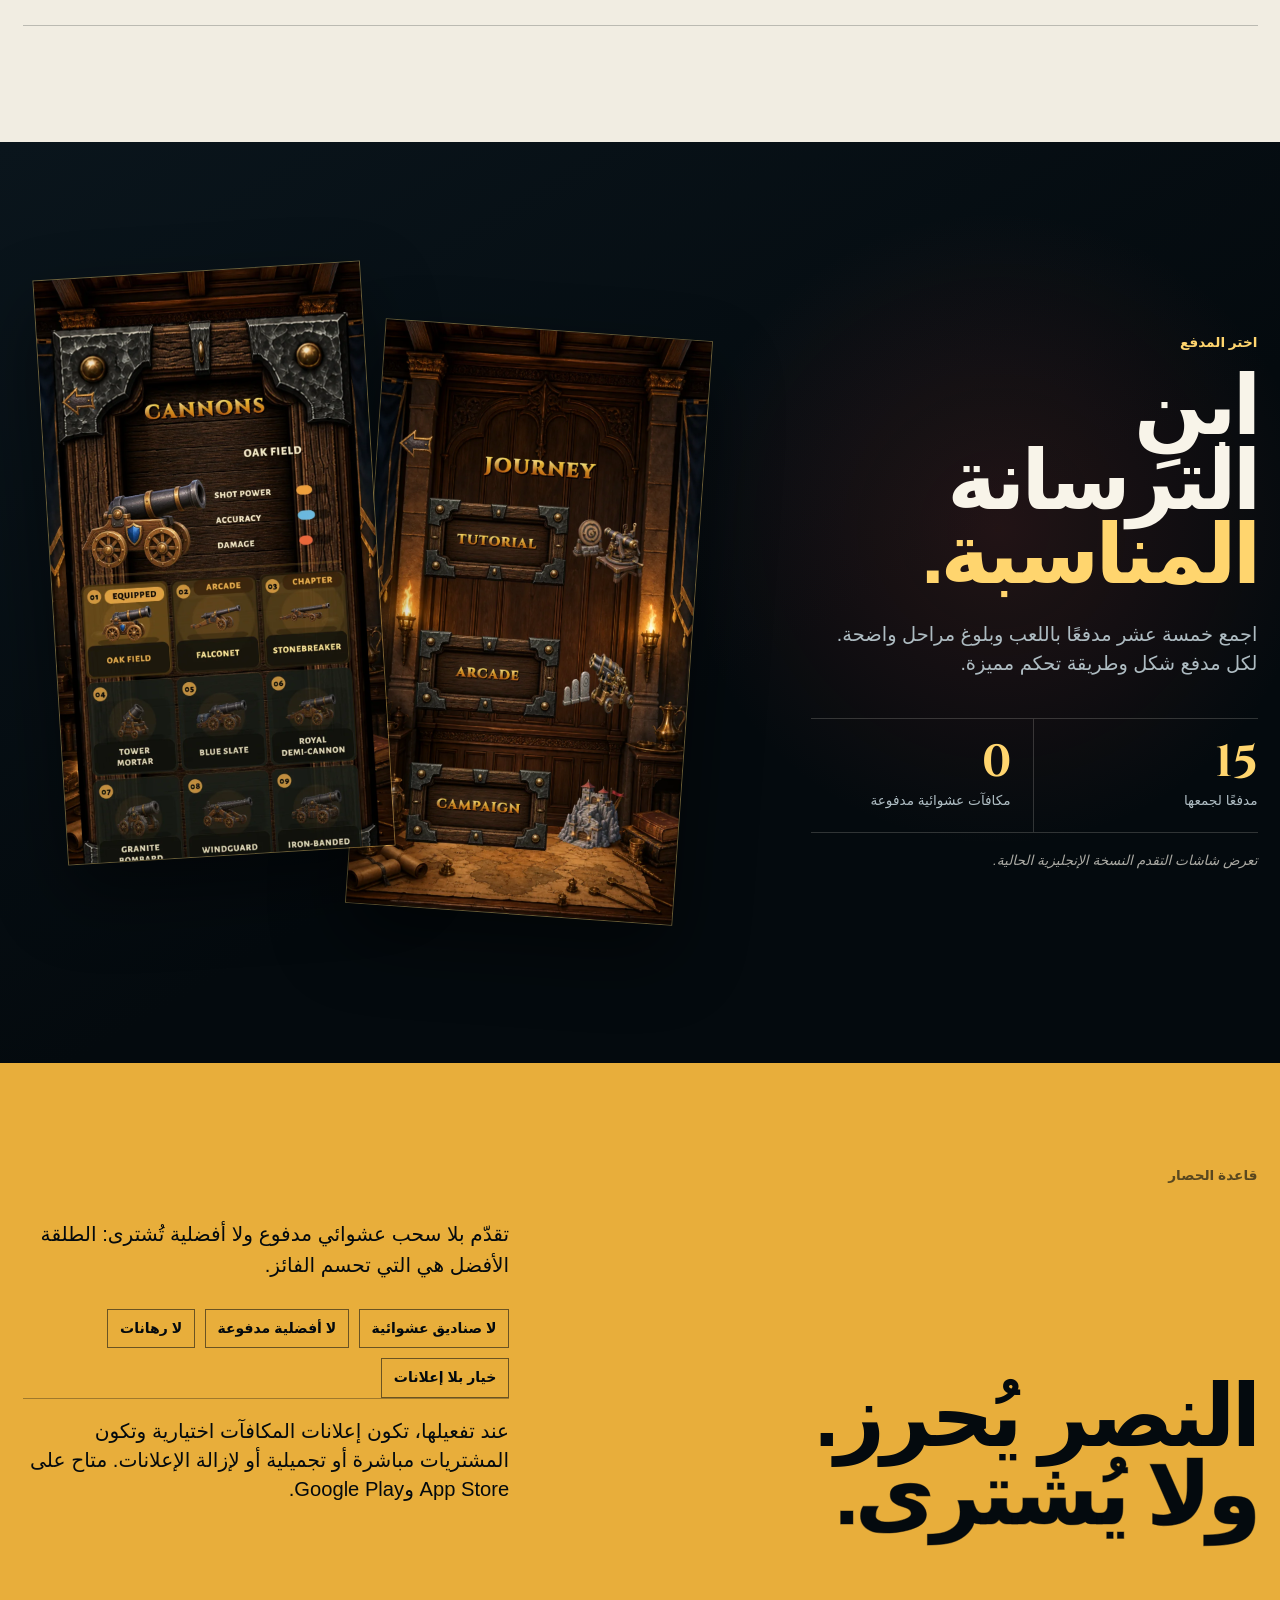
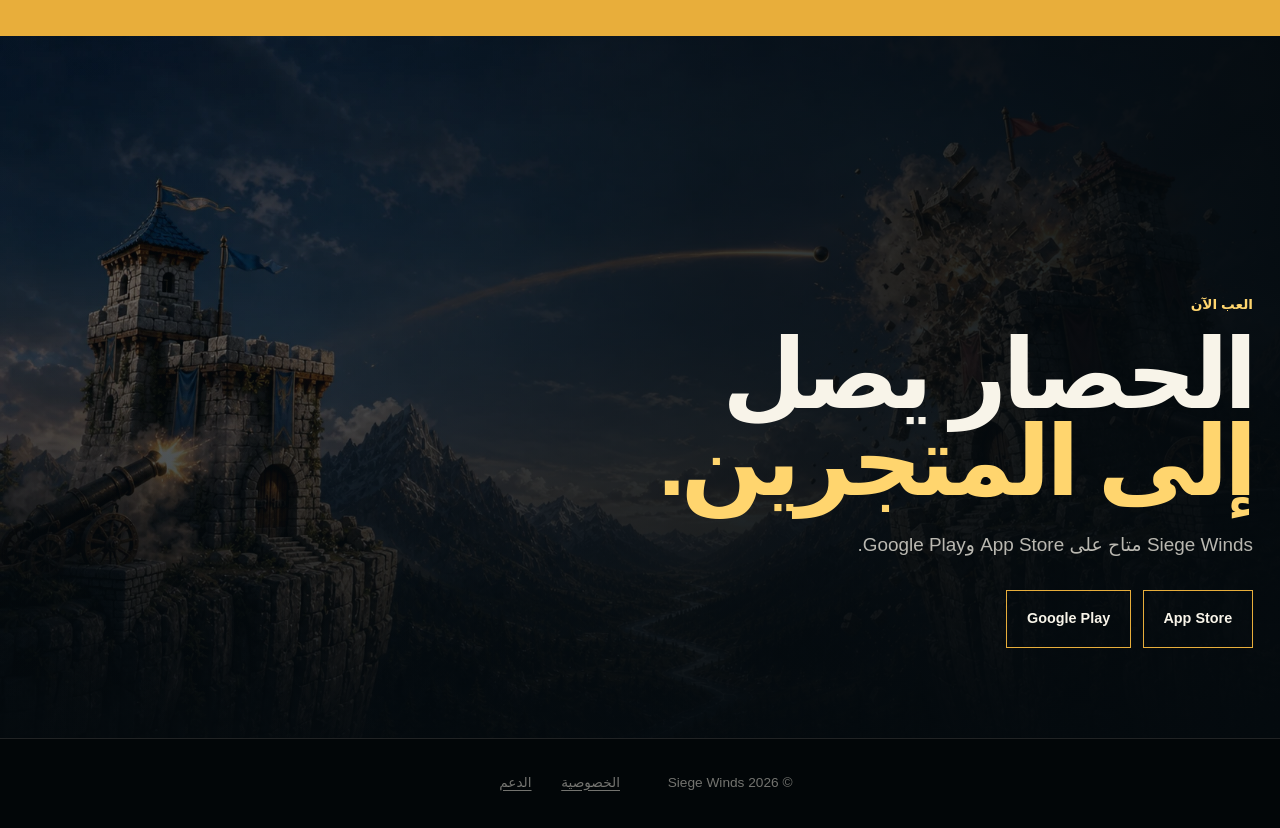
==== commit b4452d40: "Publish manually played sound preview Source: siege-winds-game 1d2a91e20397e55b017e5bd979ac249fc9661" ====
--- a/ar.html
+++ b/ar.html
@@ -85,7 +85,7 @@
         <h2 id="preview-title">شاهد اللعبة <span>أثناء اللعب.</span></h2>
       </div>
       <video class="gameplay-preview__video" controls playsinline preload="none" width="1080" height="1920" poster="assets/images/gameplay-preview-poster.png">
-        <source src="assets/media/first-gameplay-fr.mp4" type="video/mp4">
+        <source src="assets/media/first-gameplay-sound-fr.mp4" type="video/mp4">
         لا يدعم متصفحك هذا الفيديو.
       </video>
     </section>
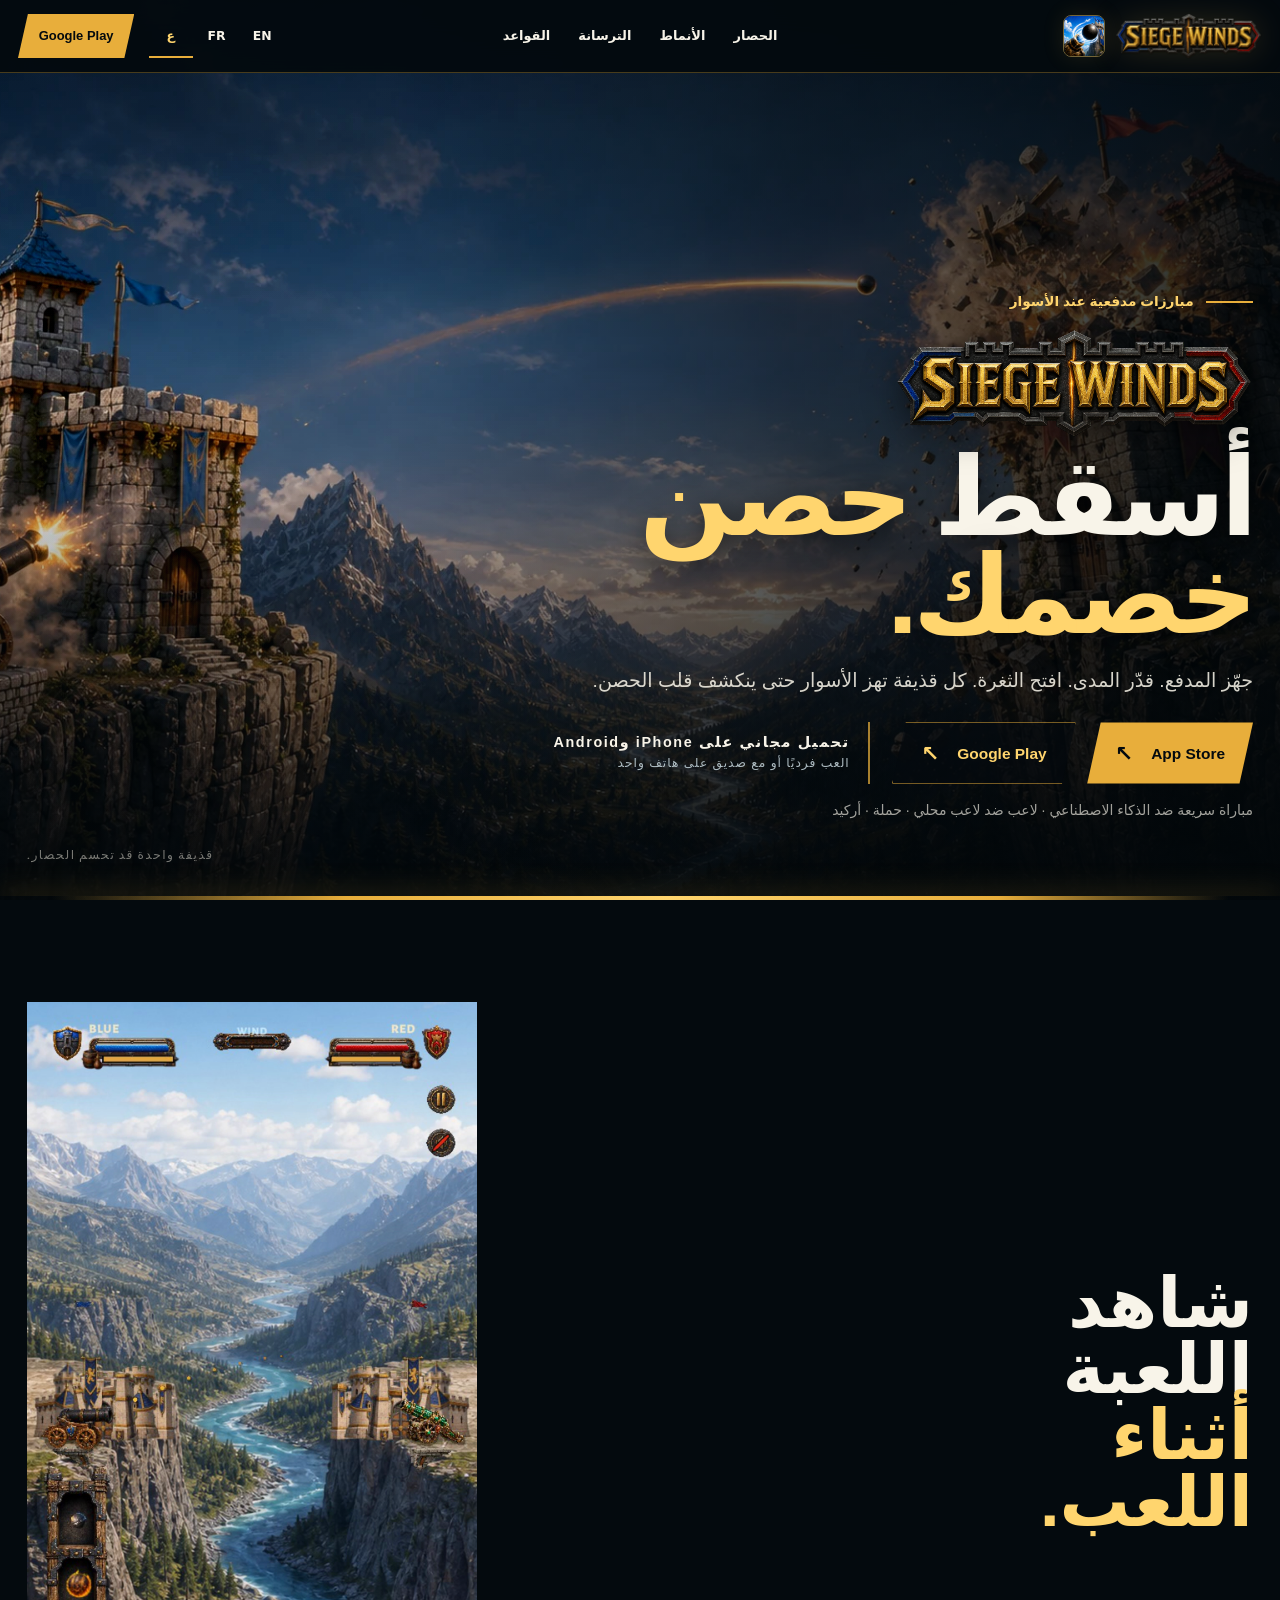
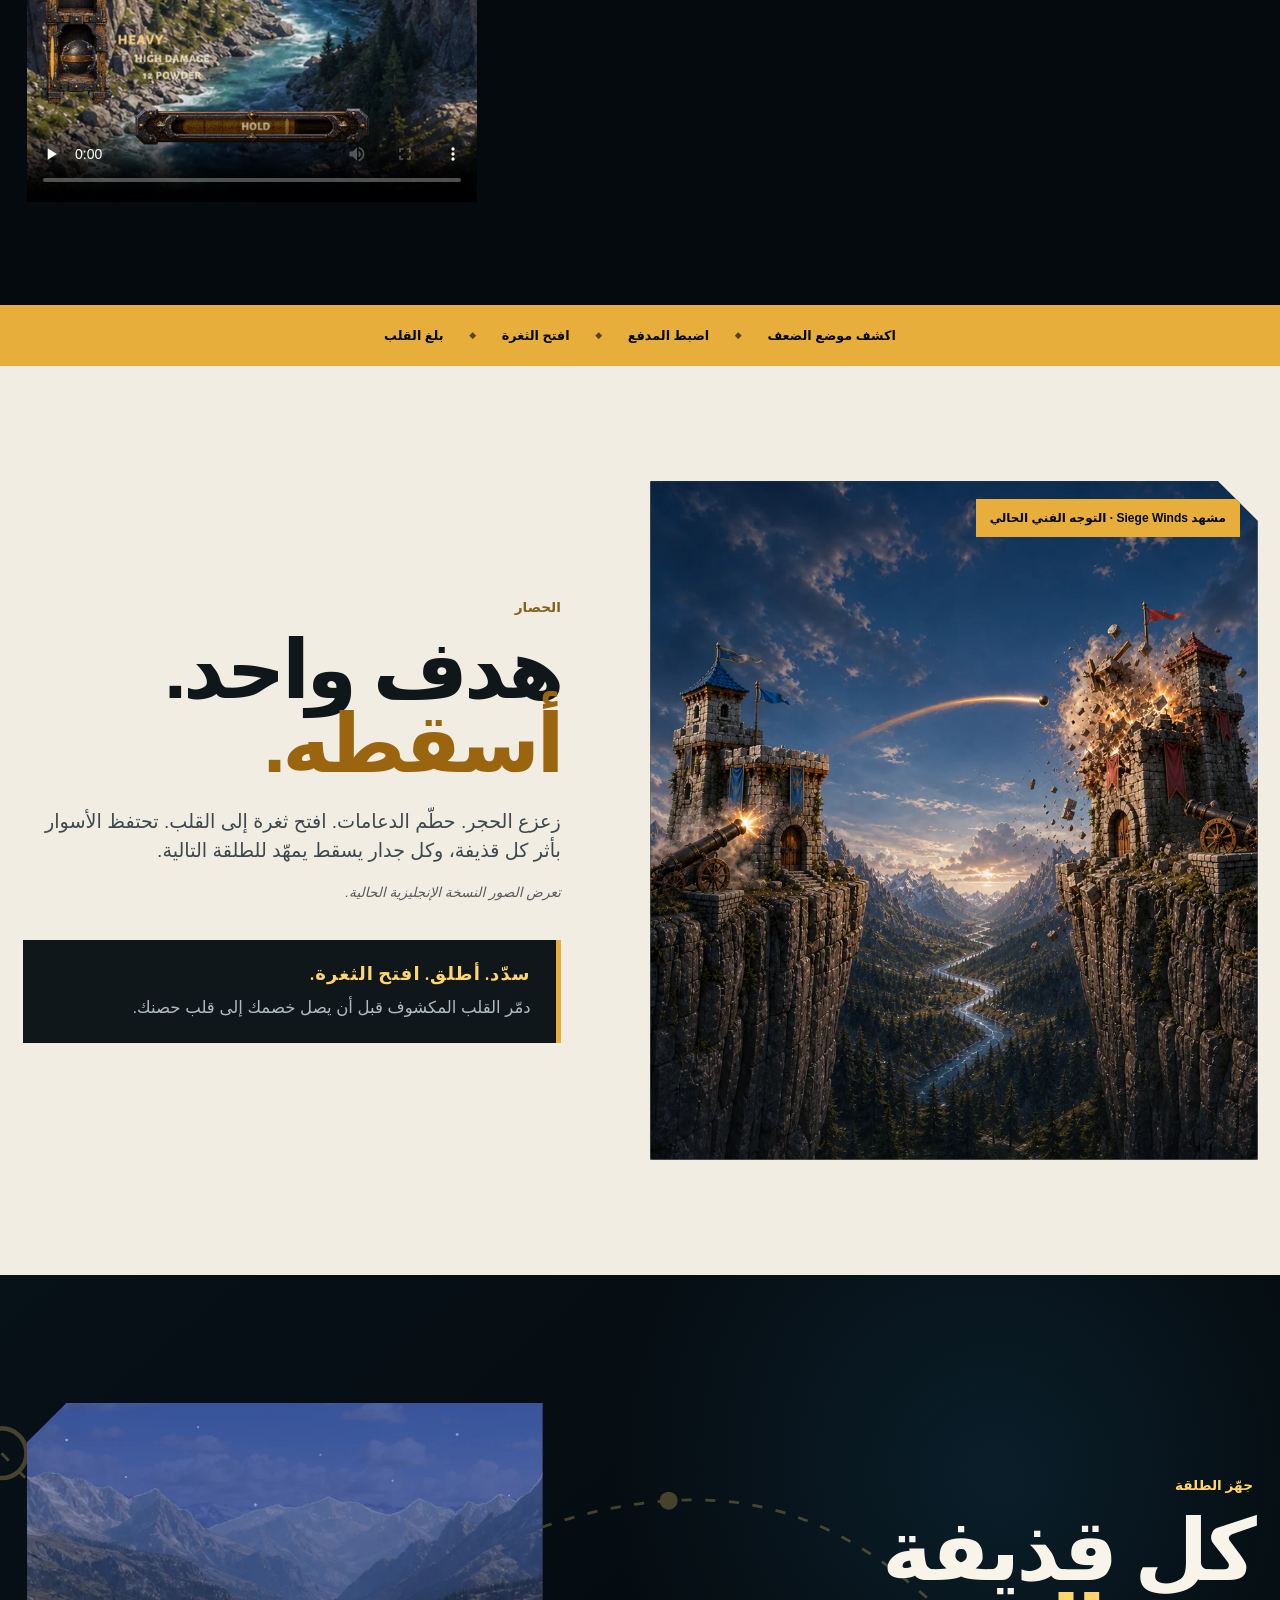
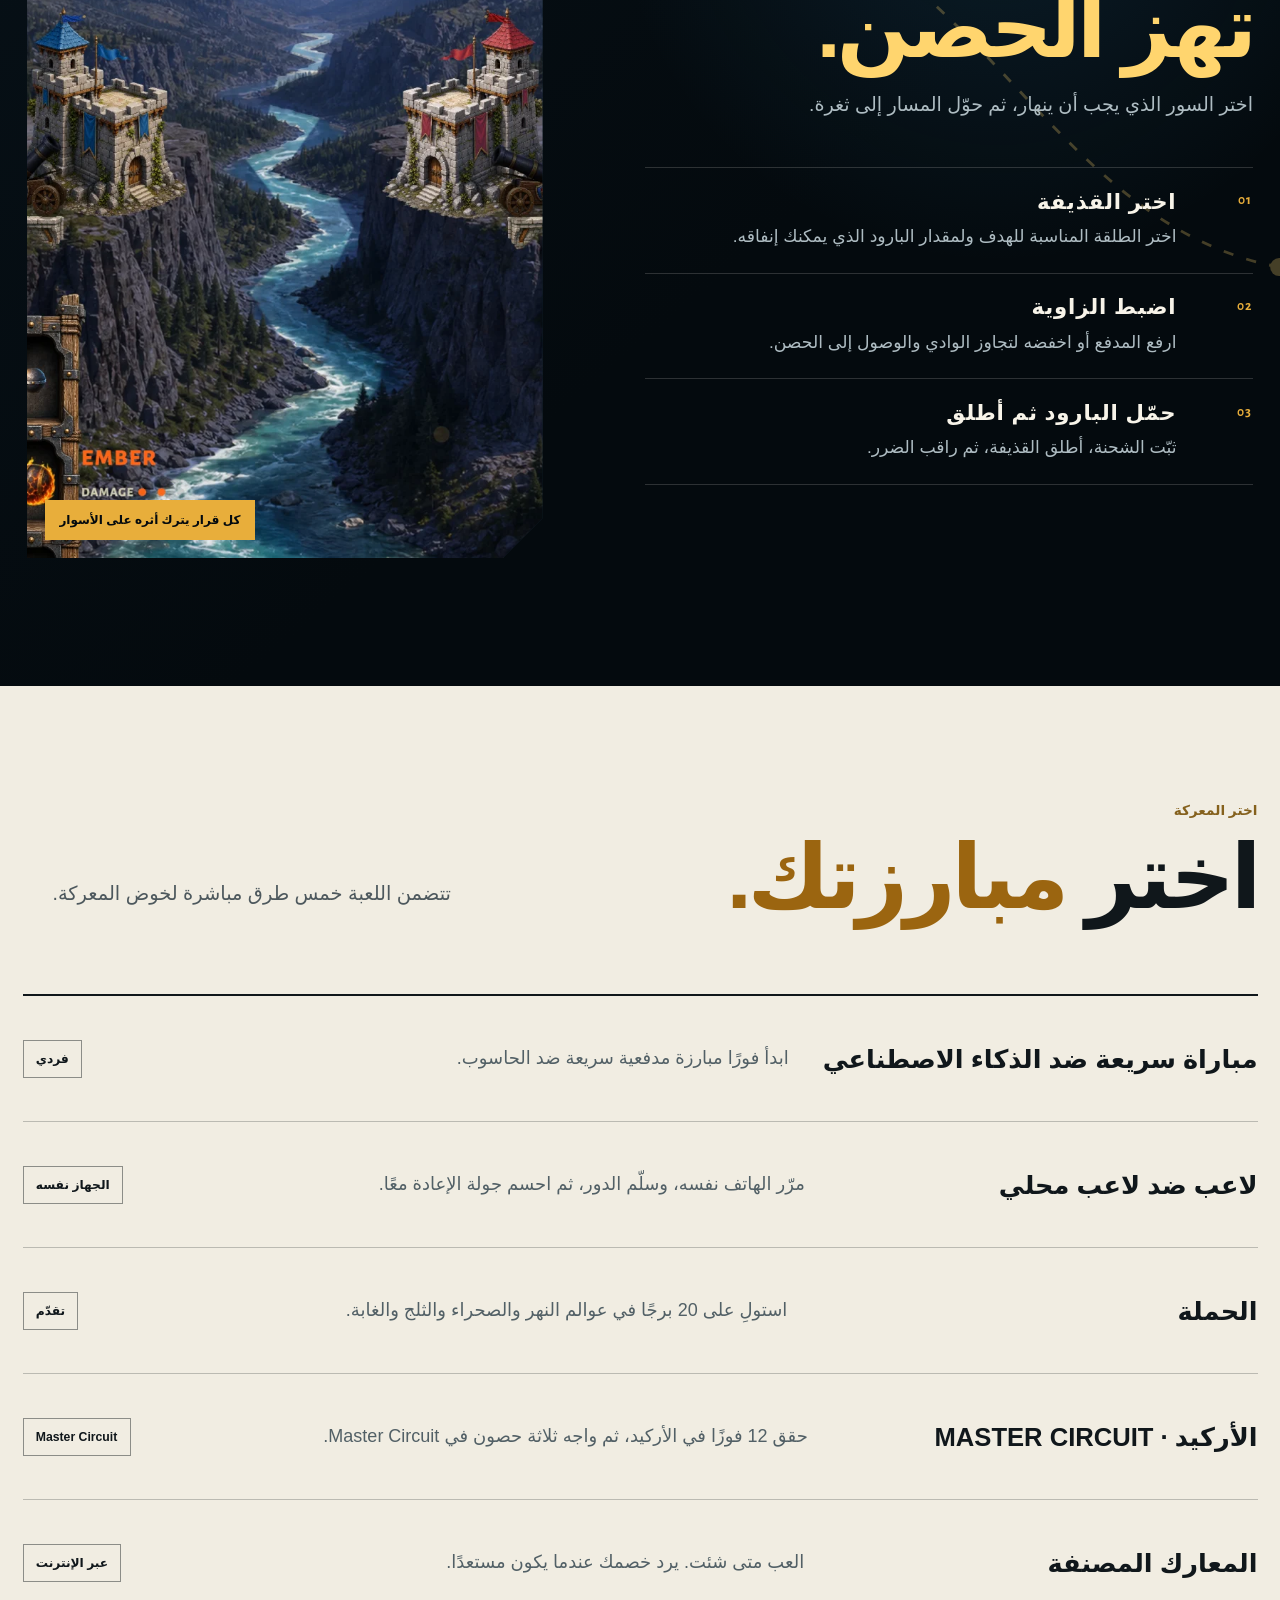
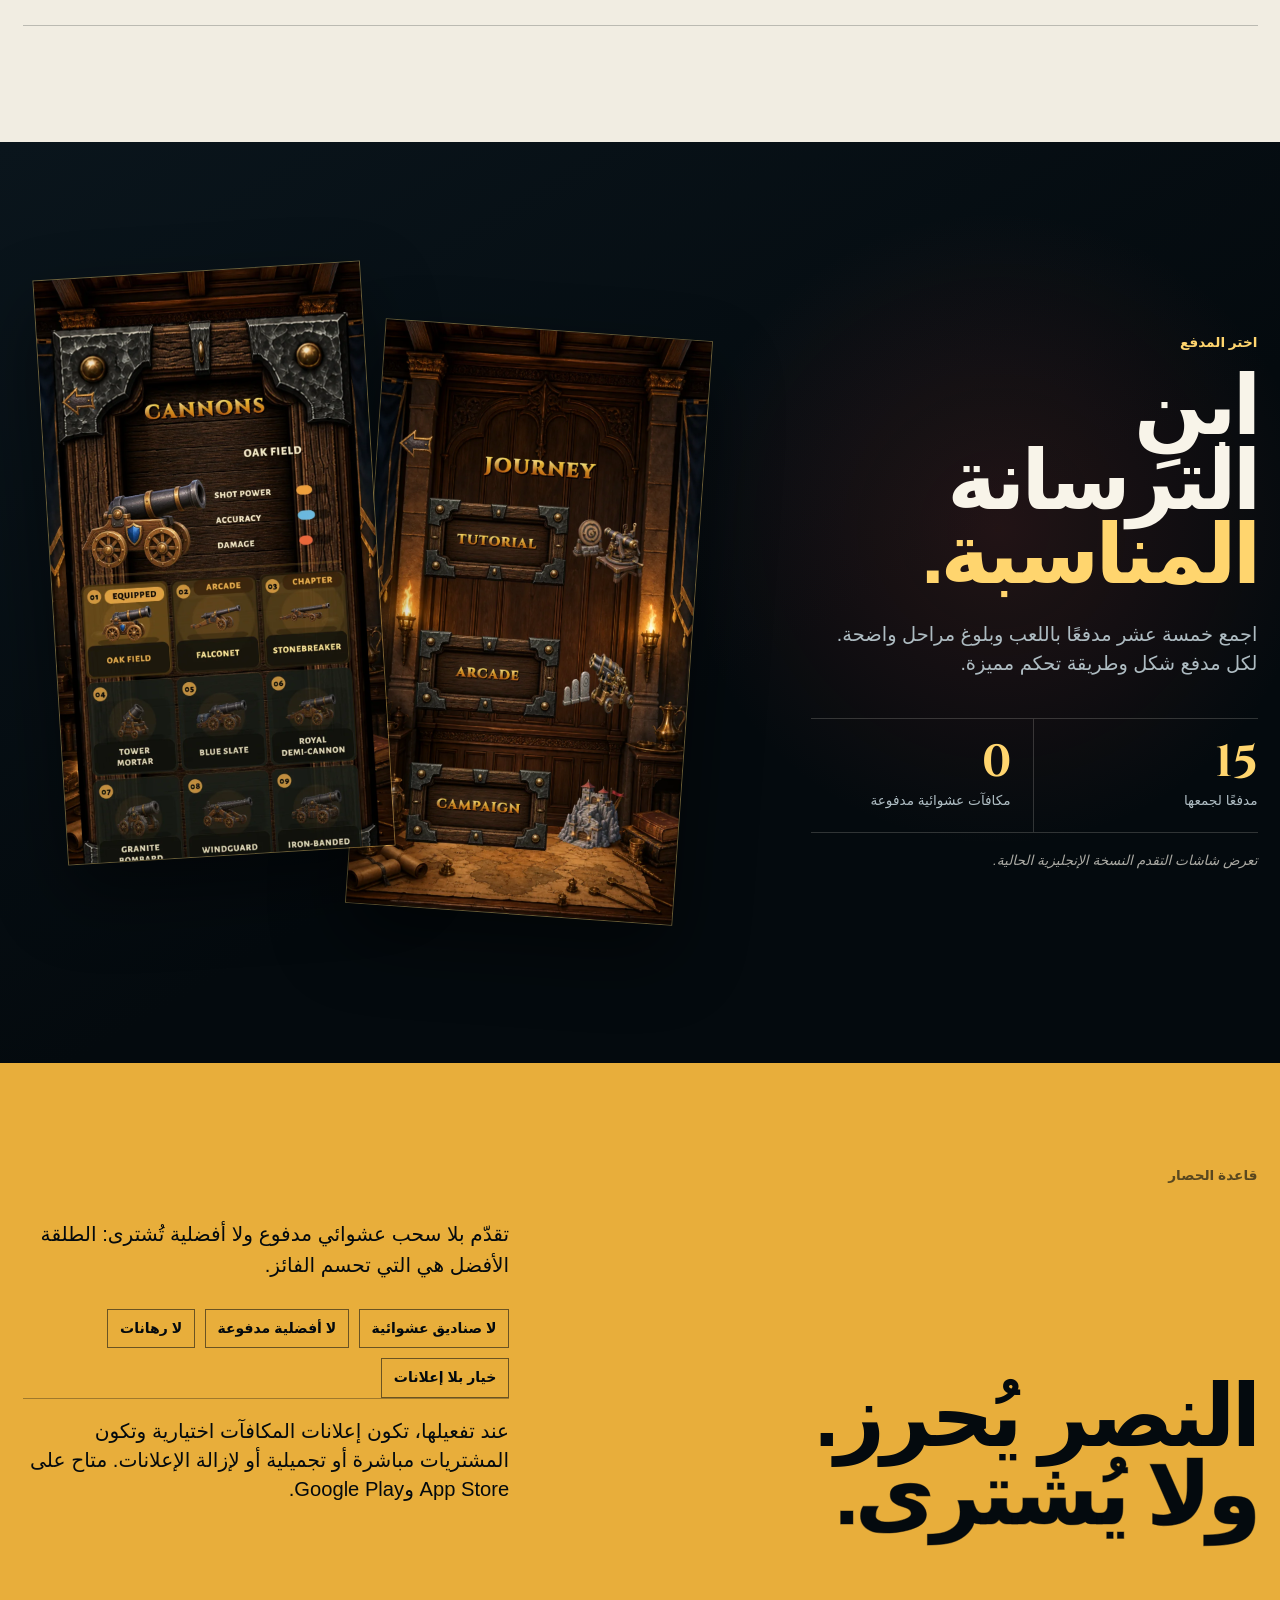
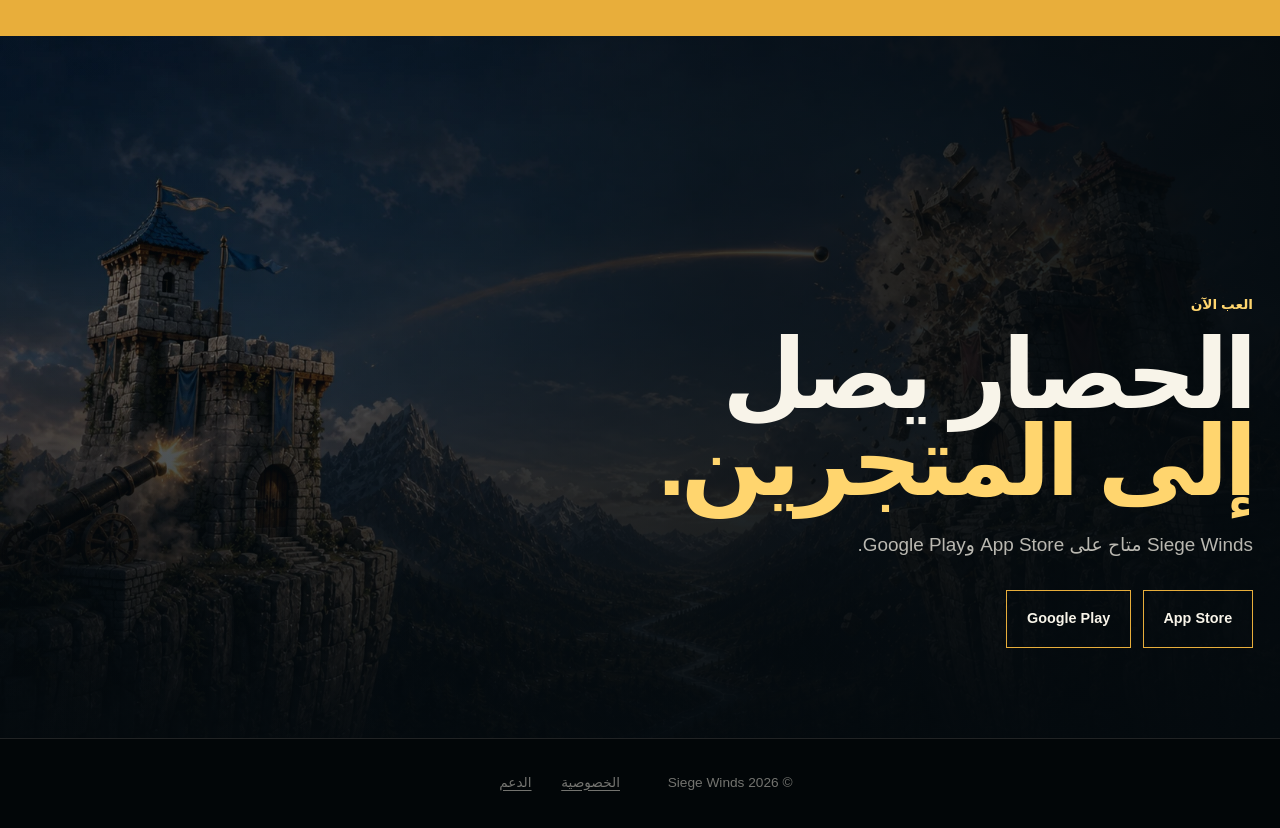
==== commit e2dcb327: "Improve localized homepage metadata and application schema" ====
--- a/ar.html
+++ b/ar.html
@@ -11,7 +11,28 @@
   <meta charset="utf-8">
   <meta name="viewport" content="width=device-width, initial-scale=1">
   <meta name="robots" content="index, follow, max-image-preview:large">
-  <meta name="description" content="Siege Winds متاح على App Store وGoogle Play. سدّد وافتح ثغرة وأسقط حصن خصمك.">
+  <meta name="description" content="Siege Winds هي لعبة مدفعية مجانية للجوال على iPhone وAndroid. العب منفردًا ضد الذكاء الاصطناعي أو مع لاعبين على الهاتف نفسه في مبارزات مدافع سريعة ومباشرة.">
+  <script type="application/ld+json">
+    {
+      "@context": "https://schema.org",
+      "@type": "MobileApplication",
+      "name": "Siege Winds",
+      "url": "https://siegewinds.com/ar.html",
+      "description": "Siege Winds هي لعبة مدفعية مجانية للجوال على iPhone وAndroid. العب منفردًا ضد الذكاء الاصطناعي أو مع لاعبين على الهاتف نفسه في مبارزات مدافع سريعة ومباشرة.",
+      "image": "https://siegewinds.com/assets/images/hero-siege-impact-wide.webp",
+      "applicationCategory": "GameApplication",
+      "operatingSystem": ["iOS", "Android"],
+      "offers": {
+        "@type": "Offer",
+        "price": "0",
+        "priceCurrency": "USD"
+      },
+      "downloadUrl": [
+        "https://apps.apple.com/app/siege-winds/id6785037486",
+        "https://play.google.com/store/apps/details?id=com.siegewinds.game"
+      ]
+    }
+  </script>
   <meta property="og:type" content="website">
   <meta property="og:site_name" content="Siege Winds">
   <meta property="og:title" content="Siege Winds — أسقط حصن خصمك">
@@ -34,7 +55,7 @@
   <link rel="preload" href="assets/images/hero-siege-impact-mobile.webp" as="image" media="(max-width: 720px)">
   <link rel="stylesheet" href="landing.css">
   <script src="campaign-links.js" defer></script>
-  <title>Siege Winds — أسقط حصن خصمك · متاح على iOS وAndroid</title>
+  <title>Siege Winds | لعبة مدفعية للجوال ومبارزات مدافع</title>
 </head>
 <body class="landing-page" dir="rtl">
   <a class="skip-link" href="#main-content">انتقل إلى الحصار</a>
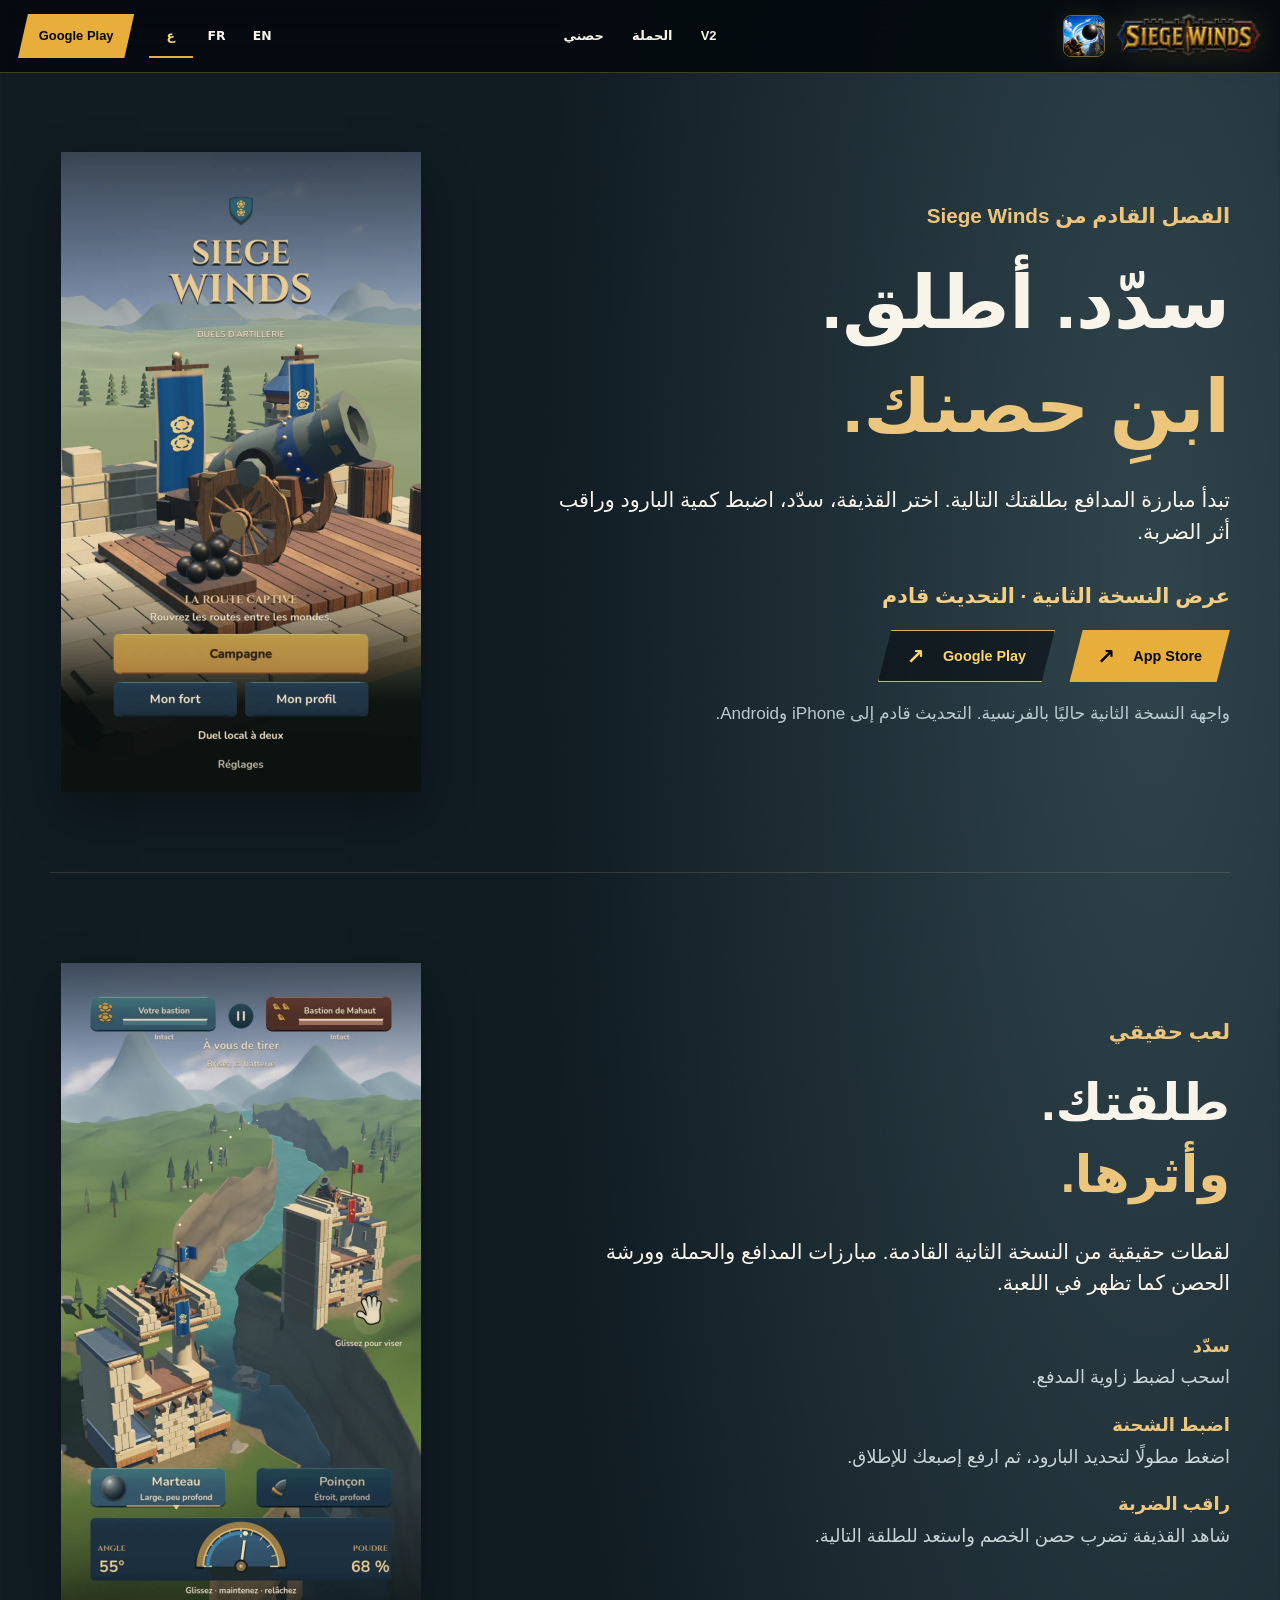
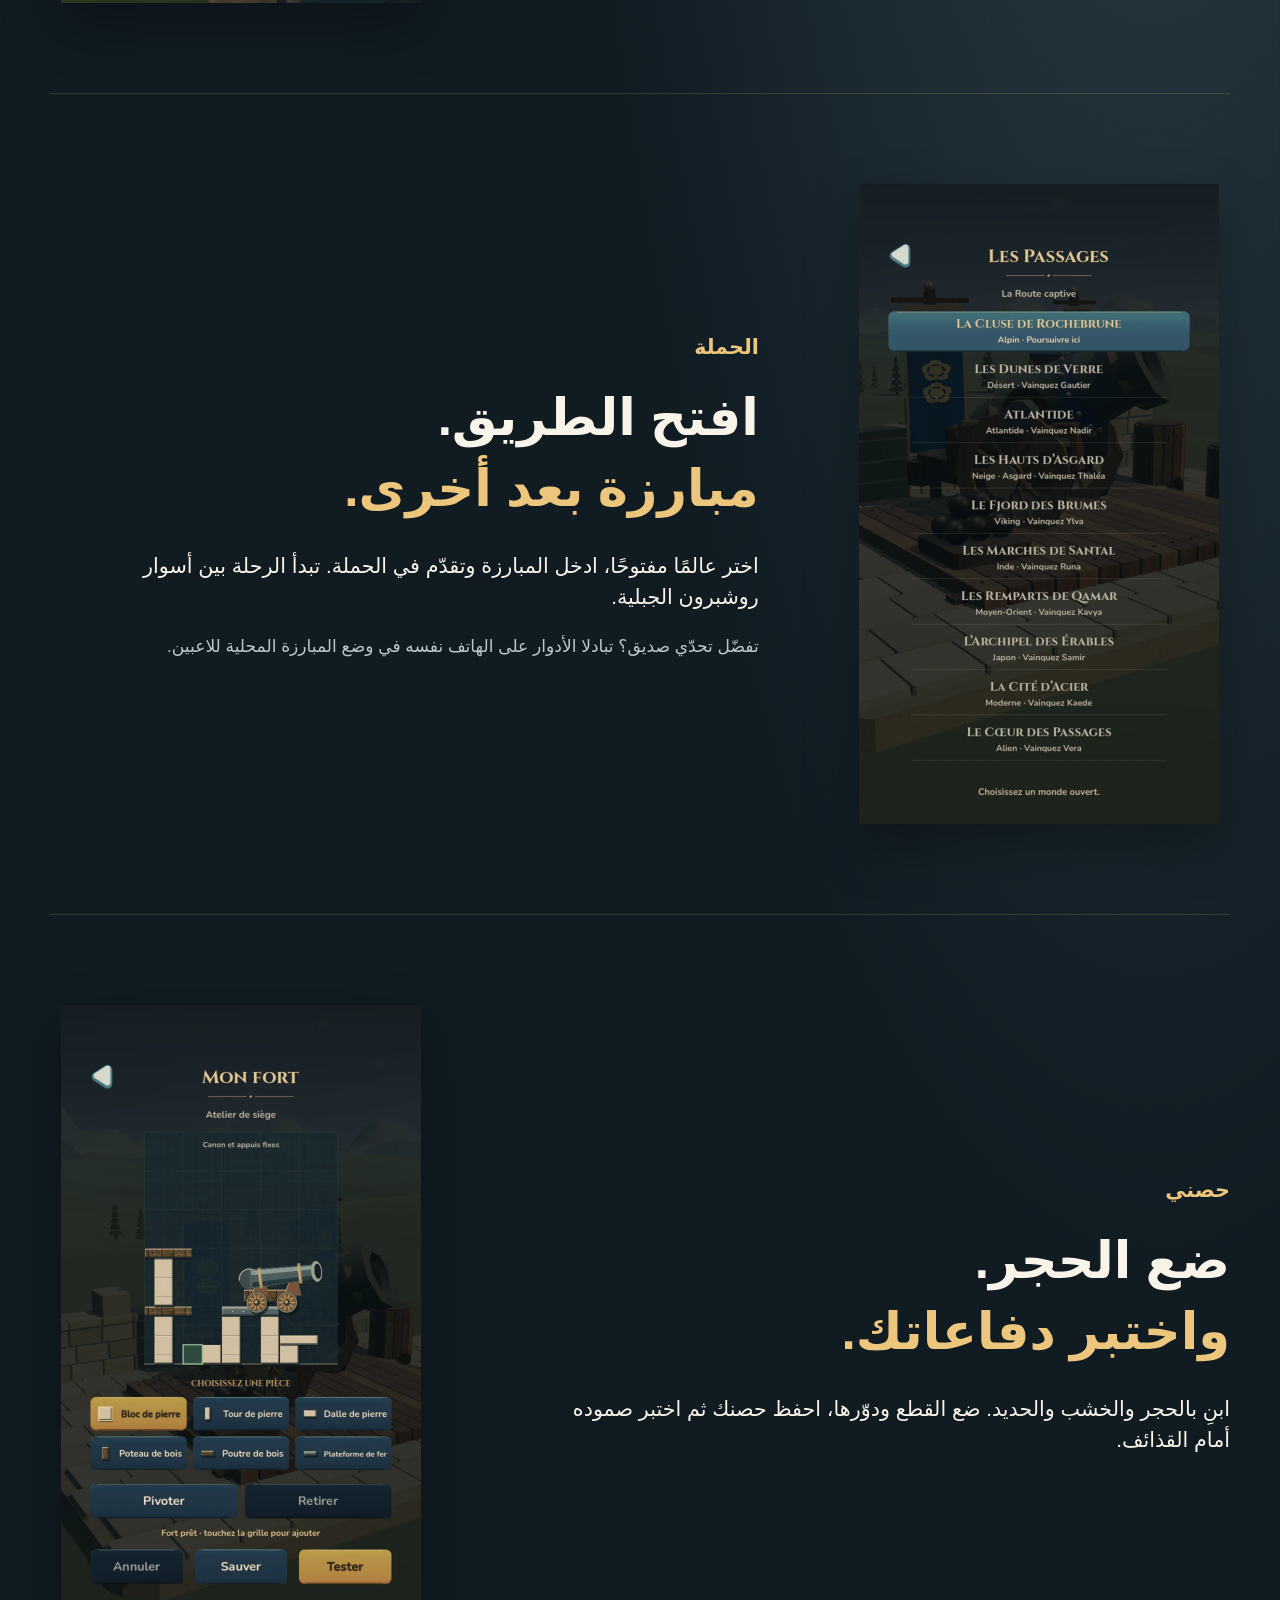
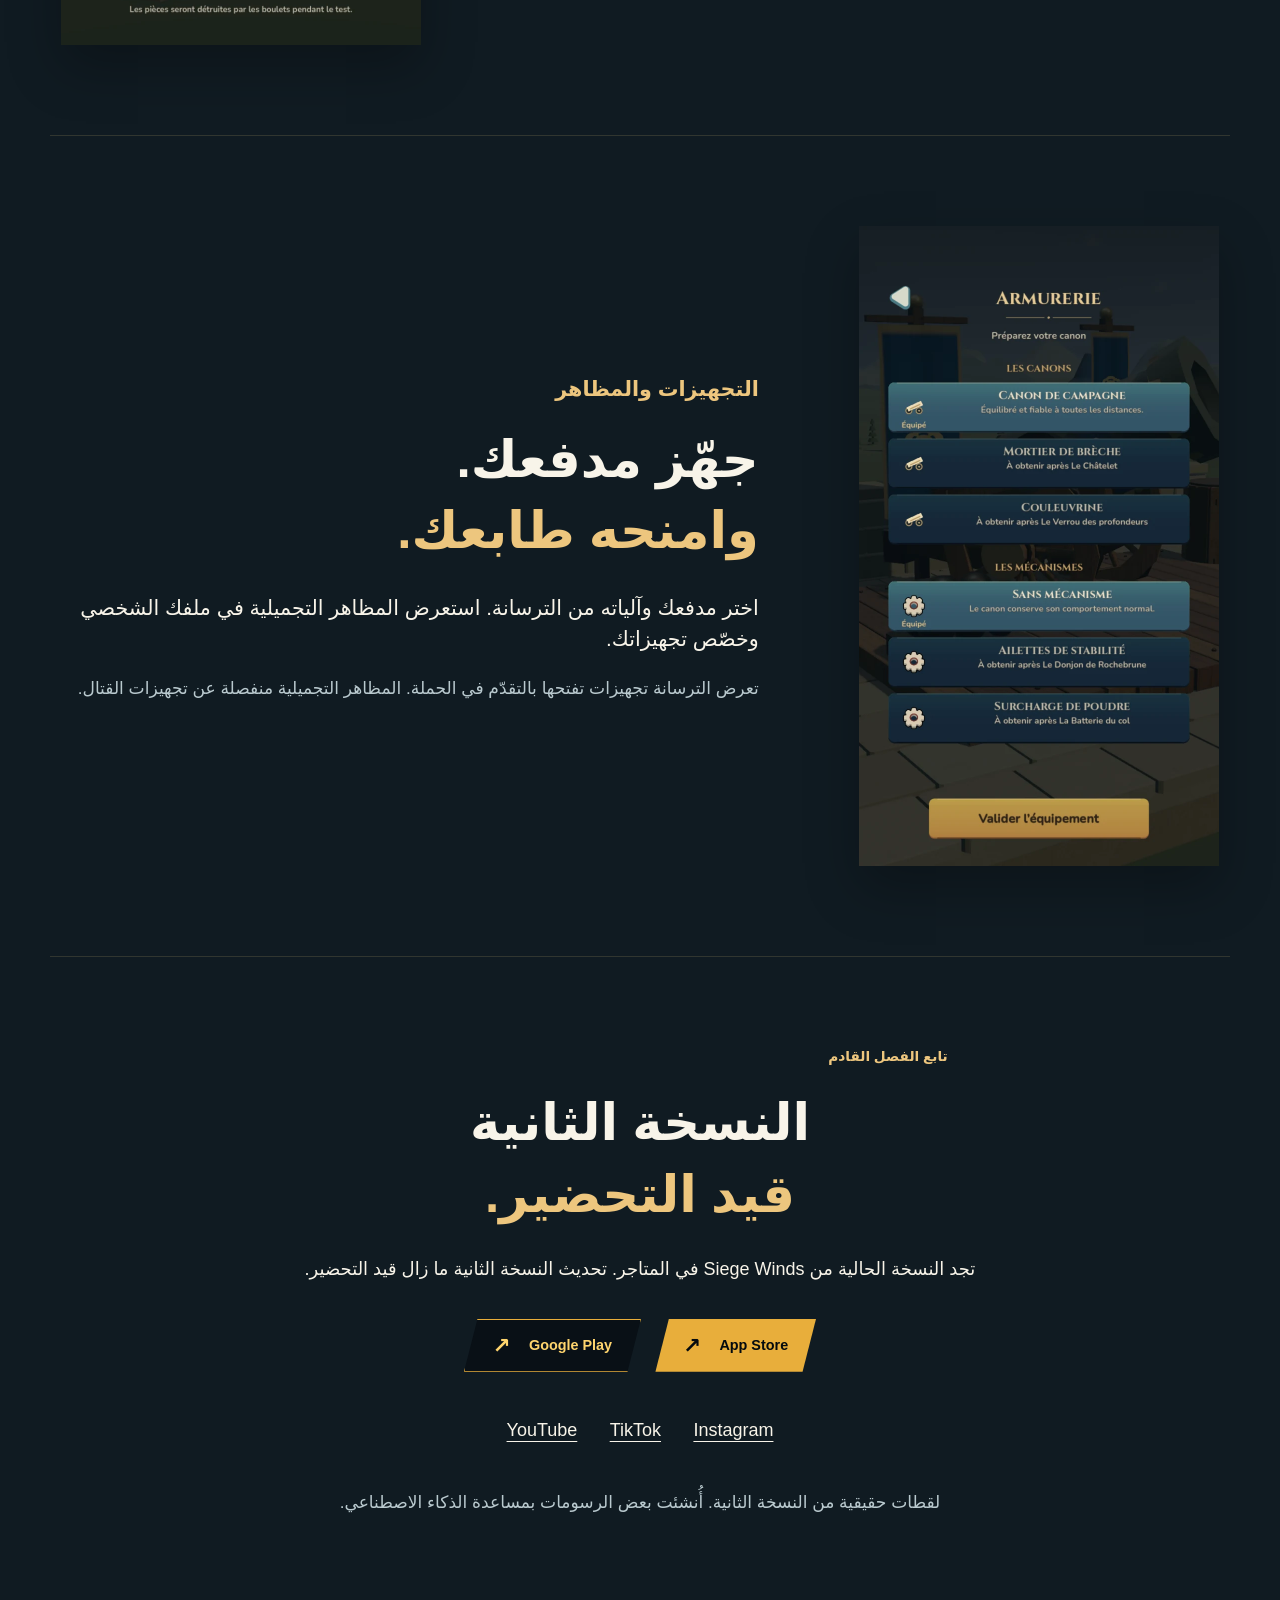
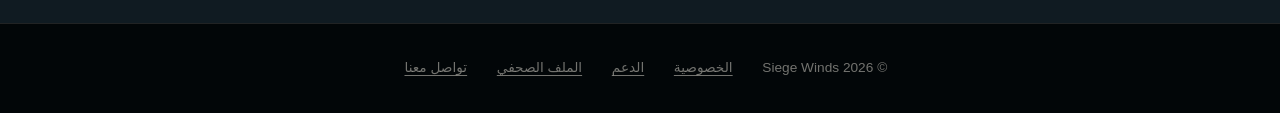
==== commit 33538d53: "Present upcoming Siege Winds V2 with real gameplay captures Replace obsolete V1 mode promises in EN," ====
--- a/ar.html
+++ b/ar.html
@@ -1,217 +1,52 @@
 <!DOCTYPE html>
-<!--
-THESIS: تقدم Siege Winds وعدًا واحدًا لا يُنسى: تنفيذ الطلقة التي تُسقط حصن الخصم فعليًا.
-OWN-WORLD: ليل جبلي، حصون حجرية ضخمة، مدافع حديدية، رايات زرقاء وحمراء، شرائط قيادة بلون الذهب المصهور، ودخان تضيئه الضربة.
-STORY: الرغبة في الضربة الحاسمة، فهم الثغرة، اتخاذ قرارات الطلقة الثلاثة، اختيار المبارزة، بناء الترسانة، الثقة بوعد اللعب العادل، ثم معرفة حالة إصدار iOS وAndroid بدقة.
-FIRST VIEWPORT: شريط قيادة أسود ثابت، لوحة أصلية للضربة بملء الشاشة، وعد ضخم بإسقاط الحصن، إجراء ذهبي لمتجر App Store، وحالة iOS وAndroid ظاهرة مباشرة.
-FORM: مجلة جبهة الحصون، البنية الواقعية الرابعة، seed 5fb05b3d.
--->
 <html lang="ar" dir="rtl">
 <head>
   <meta charset="utf-8">
   <meta name="viewport" content="width=device-width, initial-scale=1">
   <meta name="robots" content="index, follow, max-image-preview:large">
-  <meta name="description" content="Siege Winds هي لعبة مدفعية مجانية للجوال على iPhone وAndroid. العب منفردًا ضد الذكاء الاصطناعي أو مع لاعبين على الهاتف نفسه في مبارزات مدافع سريعة ومباشرة.">
-  <script type="application/ld+json">
-    {
-      "@context": "https://schema.org",
-      "@type": "MobileApplication",
-      "name": "Siege Winds",
-      "url": "https://siegewinds.com/ar.html",
-      "description": "Siege Winds هي لعبة مدفعية مجانية للجوال على iPhone وAndroid. العب منفردًا ضد الذكاء الاصطناعي أو مع لاعبين على الهاتف نفسه في مبارزات مدافع سريعة ومباشرة.",
-      "image": "https://siegewinds.com/assets/images/hero-siege-impact-wide.webp",
-      "applicationCategory": "GameApplication",
-      "operatingSystem": ["iOS", "Android"],
-      "offers": {
-        "@type": "Offer",
-        "price": "0",
-        "priceCurrency": "USD"
-      },
-      "downloadUrl": [
-        "https://apps.apple.com/app/siege-winds/id6785037486",
-        "https://play.google.com/store/apps/details?id=com.siegewinds.game"
-      ]
-    }
-  </script>
-  <meta property="og:type" content="website">
-  <meta property="og:site_name" content="Siege Winds">
-  <meta property="og:title" content="Siege Winds — أسقط حصن خصمك">
-  <meta property="og:description" content="Siege Winds متاح على App Store وGoogle Play. اختر قذيفتك وافتح ثغرة وأسقط حصن خصمك.">
-  <meta property="og:url" content="https://siegewinds.com/ar.html">
-  <meta property="og:image" content="https://siegewinds.com/assets/images/hero-siege-impact-wide.webp">
-  <meta property="og:image:width" content="1672">
-  <meta property="og:image:height" content="941">
-  <meta property="og:locale" content="ar">
-  <meta property="og:locale:alternate" content="en_US">
-  <meta property="og:locale:alternate" content="fr_FR">
-  <meta name="twitter:card" content="summary_large_image">
+  <meta name="description" content="اكتشف Siege Winds V2: مبارزات مدافع وحملة وحصون تبنيها ومظاهر تجميلية. تحديث قادم إلى iPhone وAndroid؛ واجهة اللعبة حاليًا بالفرنسية.">
+  <title>Siege Winds V2 | مبارزات مدافع وحملة وبناء حصن</title>
   <link rel="canonical" href="https://siegewinds.com/ar.html">
   <link rel="alternate" hreflang="en" href="https://siegewinds.com/">
   <link rel="alternate" hreflang="fr" href="https://siegewinds.com/fr.html">
   <link rel="alternate" hreflang="ar" href="https://siegewinds.com/ar.html">
   <link rel="alternate" hreflang="x-default" href="https://siegewinds.com/">
+  <meta property="og:type" content="website">
+  <meta property="og:site_name" content="Siege Winds">
+  <meta property="og:title" content="Siege Winds V2 | مبارزات مدافع وحملة وبناء حصن">
+  <meta property="og:description" content="اكتشف Siege Winds V2: مبارزات مدافع وحملة وحصون تبنيها ومظاهر تجميلية. تحديث قادم إلى iPhone وAndroid؛ واجهة اللعبة حاليًا بالفرنسية.">
+  <meta property="og:url" content="https://siegewinds.com/ar.html">
+  <meta property="og:image" content="https://siegewinds.com/assets/images/v2/v2-02-duel.webp">
+  <meta property="og:image:width" content="720">
+  <meta property="og:image:height" content="1280">
+  <meta property="og:locale" content="ar">
+  <meta name="twitter:card" content="summary_large_image">
   <link rel="icon" href="assets/images/app-icon-256.png" type="image/png">
-  <link rel="preload" href="assets/images/hero-siege-impact-wide.webp" as="image" media="(min-width: 721px)">
-  <link rel="preload" href="assets/images/hero-siege-impact-mobile.webp" as="image" media="(max-width: 720px)">
   <link rel="stylesheet" href="landing.css">
   <script src="campaign-links.js" defer></script>
-  <title>Siege Winds | لعبة مدفعية للجوال ومبارزات مدافع</title>
+  <script type="application/ld+json">{"@context": "https://schema.org", "@type": "VideoGame", "name": "Siege Winds", "url": "https://siegewinds.com/ar.html", "description": "اكتشف Siege Winds V2: مبارزات مدافع وحملة وحصون تبنيها ومظاهر تجميلية. تحديث قادم إلى iPhone وAndroid؛ واجهة اللعبة حاليًا بالفرنسية.", "image": "https://siegewinds.com/assets/images/v2/v2-02-duel.webp", "gamePlatform": ["iOS", "Android"], "inLanguage": "fr"}</script>
 </head>
-<body class="landing-page" dir="rtl">
-  <a class="skip-link" href="#main-content">انتقل إلى الحصار</a>
-
-  <header class="campaign-header">
-    <div class="campaign-header__inner">
-      <a class="brand-lockup" href="ar.html" aria-label="الصفحة الرئيسية لـ Siege Winds">
-        <img class="brand-lockup__mark" src="assets/images/app-icon-256.png" width="256" height="256" alt="">
-        <img class="brand-lockup__wordmark" src="assets/images/siege-winds-logo.png" width="1200" height="371" alt="">
-      </a>
-      <nav class="campaign-nav" aria-label="التنقل الرئيسي">
-        <a href="#gameplay">الحصار</a><a href="#modes">الأنماط</a><a href="#arsenal">الترسانة</a><a href="#fair-play">القواعد</a>
-      </nav>
-      <div class="header-actions">
-        <nav class="language-nav" aria-label="اللغة">
-          <a href="index.html" lang="en">EN</a><a href="fr.html" lang="fr">FR</a><a href="ar.html" lang="ar" aria-current="page">ع</a>
-        </nav>
-        <a class="header-status" href="https://play.google.com/store/apps/details?id=com.siegewinds.game" aria-label="تنزيل Siege Winds من Google Play">Google Play</a>
-      </div>
-    </div>
-  </header>
-
+<body class="landing-page v2-page" dir="rtl">
+  <a class="skip-link" href="#main-content">انتقل إلى المحتوى</a>
+  <header class="campaign-header"><div class="campaign-header__inner">
+    <a class="brand-lockup" href="ar.html" aria-label="الصفحة الرئيسية لـ Siege Winds"><img class="brand-lockup__mark" src="assets/images/app-icon-256.png" width="256" height="256" alt=""><img class="brand-lockup__wordmark" src="assets/images/siege-winds-logo.png" width="1200" height="371" alt="Siege Winds"></a>
+    <nav class="campaign-nav" aria-label="التنقل الرئيسي"><a href="#gameplay">V2</a><a href="#campaign">الحملة</a><a href="#fort">حصني</a></nav>
+    <div class="header-actions"><nav class="language-nav" aria-label="اللغة"><a href="index.html" lang="en">EN</a><a href="fr.html" lang="fr">FR</a><a href="ar.html" lang="ar" aria-current="page">ع</a></nav><a class="header-status" href="https://play.google.com/store/apps/details?id=com.siegewinds.game" lang="en">Google Play</a></div>
+  </div></header>
   <main id="main-content">
-    <section class="landing-hero" aria-labelledby="hero-title">
-      <picture class="landing-hero__media">
-        <source media="(max-width: 720px)" srcset="assets/images/hero-siege-impact-mobile.webp">
-        <img class="landing-hero__art" src="assets/images/hero-siege-impact-wide.webp" width="1672" height="941" fetchpriority="high" alt="حصن حجري أزرق يطلق النار عبر وادٍ جبلي بينما تنفجر ضربة حاسمة في الحصن الأحمر المنافس.">
-      </picture>
-      <div class="landing-hero__content">
-        <p class="campaign-kicker">مبارزات مدفعية عند الأسوار</p>
-        <img class="hero-wordmark" src="assets/images/siege-winds-logo.png" width="1200" height="371" alt="Siege Winds">
-        <h1 id="hero-title">أسقط <span>حصن خصمك.</span></h1>
-        <p class="landing-hero__lead">جهّز المدفع. قدّر المدى. افتح الثغرة. كل قذيفة تهز الأسوار حتى ينكشف قلب الحصن.</p>
-        <div class="hero-actions">
-          <div class="store-actions">
-            <a class="campaign-button" href="https://apps.apple.com/app/siege-winds/id6785037486" aria-label="عرض Siege Winds على App Store">App Store <span aria-hidden="true">↖</span></a>
-            <a class="campaign-button campaign-button--secondary" href="https://play.google.com/store/apps/details?id=com.siegewinds.game" aria-label="تنزيل Siege Winds من Google Play">Google Play <span aria-hidden="true">↖</span></a>
-          </div>
-          <div class="release-lockup"><strong>تحميل مجاني على iPhone وAndroid</strong><span>العب فرديًا أو مع صديق على هاتف واحد</span></div>
-        </div>
-        <p class="platform-note">مباراة سريعة ضد الذكاء الاصطناعي · لاعب ضد لاعب محلي · حملة · أركيد</p>
-      </div>
-      <p class="hero-caption" aria-hidden="true">قذيفة واحدة قد تحسم الحصار.</p>
+    <section class="v2-hero v2-wrap" aria-labelledby="hero-title">
+      <div class="v2-copy"><p class="section-index">الفصل القادم من Siege Winds</p><h1 id="hero-title">سدّد. أطلق.<br><span>ابنِ حصنك.</span></h1><p class="v2-lead">تبدأ مبارزة المدافع بطلقتك التالية. اختر القذيفة، سدّد، اضبط كمية البارود وراقب أثر الضربة.</p><p class="v2-status">عرض النسخة الثانية · التحديث قادم</p><div class="v2-store-actions"><a class="campaign-button" href="https://apps.apple.com/app/siege-winds/id6785037486" lang="en">App Store <span aria-hidden="true">↗</span></a><a class="campaign-button campaign-button--secondary" href="https://play.google.com/store/apps/details?id=com.siegewinds.game" lang="en">Google Play <span aria-hidden="true">↗</span></a></div><p class="v2-note">واجهة النسخة الثانية حاليًا بالفرنسية. التحديث قادم إلى iPhone وAndroid.</p></div>
+      <figure class="v2-screen v2-hero-screen"><img src="assets/images/v2/v2-01-accueil.webp" width="720" height="1280" alt="شاشة البداية الحقيقية للنسخة الثانية بالفرنسية مع الحملة وورشة الحصن والملف الشخصي والمبارزة المحلية" fetchpriority="high"></figure>
     </section>
-
-    <section class="gameplay-preview" aria-labelledby="preview-title">
-      <div class="gameplay-preview__copy">
-        <h2 id="preview-title">شاهد اللعبة <span>أثناء اللعب.</span></h2>
-      </div>
-      <video class="gameplay-preview__video" controls playsinline preload="none" width="1080" height="1920" poster="assets/images/gameplay-preview-poster.png">
-        <source src="assets/media/first-gameplay-sound-fr.mp4" type="video/mp4">
-        لا يدعم متصفحك هذا الفيديو.
-      </video>
+    <section class="v2-section v2-wrap" id="gameplay" aria-labelledby="gameplay-title">
+      <div class="v2-copy"><p class="section-index">لعب حقيقي</p><h2 id="gameplay-title">طلقتك.<br><span>وأثرها.</span></h2><p>لقطات حقيقية من النسخة الثانية القادمة. مبارزات المدافع والحملة وورشة الحصن كما تظهر في اللعبة.</p><div class="v2-steps"><div><h3>سدّد</h3><p>اسحب لضبط زاوية المدفع.</p></div><div><h3>اضبط الشحنة</h3><p>اضغط مطولًا لتحديد البارود، ثم ارفع إصبعك للإطلاق.</p></div><div><h3>راقب الضربة</h3><p>شاهد القذيفة تضرب حصن الخصم واستعد للطلقة التالية.</p></div></div></div>
+      <figure class="v2-screen"><img src="assets/images/v2/v2-02-duel.webp" width="720" height="1280" loading="lazy" alt="مبارزة حقيقية من النسخة الثانية مع أدوات التصويب والبارود"></figure>
     </section>
-
-    <div class="command-strip" role="group" aria-label="المراحل الأربع للطلقة">
-      <span>اكشف موضع الضعف</span><i aria-hidden="true">◆</i><span>اضبط المدفع</span><i aria-hidden="true">◆</i><span>افتح الثغرة</span><i aria-hidden="true">◆</i><span>بلغ القلب</span>
-    </div>
-
-    <section class="impact-section" id="duel" aria-labelledby="impact-title">
-      <div class="impact-visual">
-        <p class="visual-stamp">مشهد Siege Winds · التوجه الفني الحالي</p>
-        <img src="assets/images/hero-siege-impact-mobile.webp" width="941" height="1672" loading="lazy" alt="حصن حجري أزرق يطلق النار عبر وادٍ جبلي بينما تصيب ضربة حاسمة الحصن الأحمر المنافس.">
-      </div>
-      <div class="impact-copy">
-        <p class="section-index">الحصار</p>
-        <h2 id="impact-title">هدف واحد.<br><span>أسقطه.</span></h2>
-        <p>زعزع الحجر. حطّم الدعامات. افتح ثغرة إلى القلب. تحتفظ الأسوار بأثر كل قذيفة، وكل جدار يسقط يمهّد للطلقة التالية.</p>
-        <p class="localization-note">تعرض الصور النسخة الإنجليزية الحالية.</p>
-        <div class="impact-verdict"><strong>سدّد. أطلق. افتح الثغرة.</strong><span>دمّر القلب المكشوف قبل أن يصل خصمك إلى قلب حصنك.</span></div>
-      </div>
-    </section>
-
-    <section class="field-report" id="gameplay" aria-labelledby="decision-title">
-      <svg class="story-trajectory" viewBox="0 0 1200 520" aria-hidden="true" focusable="false">
-        <path d="M35 452 C260 410 315 110 575 128 S880 390 1165 86"></path><circle cx="35" cy="452" r="8"></circle><circle cx="575" cy="128" r="8"></circle><circle class="impact-ring" cx="1165" cy="86" r="22"></circle>
-      </svg>
-      <div class="mechanic-layout">
-        <div class="section-copy">
-          <p class="section-index">جهّز الطلقة</p>
-          <h2 id="decision-title">كل قذيفة<br><span>تهز الحصن.</span></h2>
-          <p class="section-lead">اختر السور الذي يجب أن ينهار، ثم حوّل المسار إلى ثغرة.</p>
-          <div class="decision-list">
-            <article class="decision"><span class="decision__mark" aria-hidden="true">01</span><div><h3>اختر القذيفة</h3><p>اختر الطلقة المناسبة للهدف ولمقدار البارود الذي يمكنك إنفاقه.</p></div></article>
-            <article class="decision"><span class="decision__mark" aria-hidden="true">02</span><div><h3>اضبط الزاوية</h3><p>ارفع المدفع أو اخفضه لتجاوز الوادي والوصول إلى الحصن.</p></div></article>
-            <article class="decision"><span class="decision__mark" aria-hidden="true">03</span><div><h3>حمّل البارود ثم أطلق</h3><p>ثبّت الشحنة، أطلق القذيفة، ثم راقب الضرر.</p></div></article>
-          </div>
-        </div>
-        <figure class="phone-proof">
-          <span class="proof-label">كل قرار يترك أثره على الأسوار</span>
-          <img src="assets/images/current-gameplay.webp" width="884" height="1920" loading="lazy" alt="لقطة حالية من قتال Siege Winds تعرض حصنين جبليين وأدوات المدفعية.">
-        </figure>
-      </div>
-    </section>
-
-    <section class="modes-section" id="modes" aria-labelledby="modes-title">
-      <div class="modes-intro">
-        <p class="section-index">اختر المعركة</p>
-        <h2 id="modes-title">اختر <span>مبارزتك.</span></h2>
-        <p>تتضمن اللعبة خمس طرق مباشرة لخوض المعركة.</p>
-      </div>
-      <div class="battle-lines">
-        <article class="battle-line"><h3>مباراة سريعة ضد الذكاء الاصطناعي</h3><p>ابدأ فورًا مبارزة مدفعية سريعة ضد الحاسوب.</p><strong>فردي</strong></article>
-        <article class="battle-line"><h3>لاعب ضد لاعب محلي</h3><p>مرّر الهاتف نفسه، وسلّم الدور، ثم احسم جولة الإعادة معًا.</p><strong>الجهاز نفسه</strong></article>
-        <article class="battle-line"><h3>الحملة</h3><p>استولِ على 20 برجًا في عوالم النهر والصحراء والثلج والغابة.</p><strong>تقدّم</strong></article>
-        <article class="battle-line"><h3>الأركيد · Master Circuit</h3><p>حقق 12 فوزًا في الأركيد، ثم واجه ثلاثة حصون في Master Circuit.</p><strong>Master Circuit</strong></article>
-        <article class="battle-line"><h3>المعارك المصنفة</h3><p>العب متى شئت. يرد خصمك عندما يكون مستعدًا.</p><strong>عبر الإنترنت</strong></article>
-      </div>
-    </section>
-
-    <section class="arsenal-section" id="arsenal" aria-labelledby="arsenal-title">
-      <div class="arsenal-copy">
-        <p class="section-index">اختر المدفع</p>
-        <h2 id="arsenal-title">ابنِ الترسانة <span>المناسبة.</span></h2>
-        <p>اجمع خمسة عشر مدفعًا باللعب وبلوغ مراحل واضحة. لكل مدفع شكل وطريقة تحكم مميزة.</p>
-        <ul class="arsenal-facts"><li><strong>15</strong><span>مدفعًا لجمعها</span></li><li><strong>0</strong><span>مكافآت عشوائية مدفوعة</span></li></ul>
-        <p class="localization-note">تعرض شاشات التقدم النسخة الإنجليزية الحالية.</p>
-      </div>
-      <div class="arsenal-stage" role="group" aria-label="شاشات التقدم من إصدار Siege Winds الإنجليزي الحالي">
-        <img class="arsenal-stage__journey" src="assets/images/current-journey-hub.webp" width="884" height="1920" loading="lazy" alt="شاشة المسارات الحالية في Siege Winds وتعرض التدريب والأركيد والحملة.">
-        <img class="arsenal-stage__collection" src="assets/images/current-cannon-collection.webp" width="884" height="1920" loading="lazy" alt="مجموعة المدافع الحالية في Siege Winds وتعرض عدة قطع مدفعية قابلة للفتح.">
-      </div>
-    </section>
-
-    <section class="oath-section" id="fair-play" aria-labelledby="oath-title">
-      <div class="oath">
-        <p class="section-index">قاعدة الحصار</p>
-        <h2 id="oath-title">النصر يُحرز.<br><span>ولا يُشترى.</span></h2>
-        <div class="oath-copy">
-          <p>تقدّم بلا سحب عشوائي مدفوع ولا أفضلية تُشترى: الطلقة الأفضل هي التي تحسم الفائز.</p>
-          <ul class="oath-list"><li>لا صناديق عشوائية</li><li>لا أفضلية مدفوعة</li><li>لا رهانات</li><li>خيار بلا إعلانات</li></ul>
-          <p class="oath-detail">عند تفعيلها، تكون إعلانات المكافآت اختيارية وتكون المشتريات مباشرة أو تجميلية أو لإزالة الإعلانات. متاح على App Store وGoogle Play.</p>
-        </div>
-      </div>
-    </section>
-
-    <section class="final-call" id="release" aria-labelledby="final-title">
-      <img src="assets/images/hero-siege-impact-wide.webp" width="1672" height="941" loading="lazy" alt="" aria-hidden="true">
-      <div class="final-call__inner">
-        <p class="section-index">العب الآن</p>
-        <h2 id="final-title">الحصار يصل<br><span>إلى المتجرين.</span></h2>
-        <p>Siege Winds متاح على App Store وGoogle Play.</p>
-        <div class="final-actions">
-          <a class="final-status" href="https://apps.apple.com/app/siege-winds/id6785037486" aria-label="عرض Siege Winds على App Store">App Store</a>
-          <a class="final-status" href="https://play.google.com/store/apps/details?id=com.siegewinds.game" aria-label="تنزيل Siege Winds من Google Play">Google Play</a>
-        </div>
-      </div>
-    </section>
+    <section class="v2-section v2-section--reverse v2-wrap" id="campaign" aria-labelledby="campaign-title"><figure class="v2-screen"><img src="assets/images/v2/v2-05-mondes.webp" width="720" height="1280" alt="اختيار عوالم الحملة في النسخة الثانية بالفرنسية" loading="lazy"></figure><div class="v2-copy"><p class="section-index">الحملة</p><h2 id="campaign-title">افتح الطريق.<br><span>مبارزة بعد أخرى.</span></h2><p>اختر عالمًا مفتوحًا، ادخل المبارزة وتقدّم في الحملة. تبدأ الرحلة بين أسوار روشبرون الجبلية.</p><p class="v2-note">تفضّل تحدّي صديق؟ تبادلا الأدوار على الهاتف نفسه في وضع المبارزة المحلية للاعبين.</p></div></section>
+    <section class="v2-section v2-wrap" id="fort" aria-labelledby="fort-title"><div class="v2-copy"><p class="section-index">حصني</p><h2 id="fort-title">ضع الحجر.<br><span>واختبر دفاعاتك.</span></h2><p>ابنِ بالحجر والخشب والحديد. ضع القطع ودوّرها، احفظ حصنك ثم اختبر صموده أمام القذائف.</p></div><figure class="v2-screen"><img src="assets/images/v2/v2-04-atelier-fort.webp" width="720" height="1280" alt="ورشة الحصن في النسخة الثانية مع قطع البناء وأدواتها" loading="lazy"></figure></section>
+    <section class="v2-section v2-section--reverse v2-wrap" id="equipment" aria-labelledby="equipment-title"><figure class="v2-screen"><img src="assets/images/v2/v2-03-armurerie.webp" width="720" height="1280" alt="ترسانة النسخة الثانية بالفرنسية مع المدافع والآليات" loading="lazy"></figure><div class="v2-copy"><p class="section-index">التجهيزات والمظاهر</p><h2 id="equipment-title">جهّز مدفعك.<br><span>وامنحه طابعك.</span></h2><p>اختر مدفعك وآلياته من الترسانة. استعرض المظاهر التجميلية في ملفك الشخصي وخصّص تجهيزاتك.</p><p class="v2-note">تعرض الترسانة تجهيزات تفتحها بالتقدّم في الحملة. المظاهر التجميلية منفصلة عن تجهيزات القتال.</p></div></section>
+    <section class="v2-release v2-wrap" id="release" aria-labelledby="release-title"><p class="section-index">تابع الفصل القادم</p><h2 id="release-title">النسخة الثانية<br><span>قيد التحضير.</span></h2><p>تجد النسخة الحالية من Siege Winds في المتاجر. تحديث النسخة الثانية ما زال قيد التحضير.</p><div class="v2-store-actions"><a class="campaign-button" href="https://apps.apple.com/app/siege-winds/id6785037486" lang="en">App Store <span aria-hidden="true">↗</span></a><a class="campaign-button campaign-button--secondary" href="https://play.google.com/store/apps/details?id=com.siegewinds.game" lang="en">Google Play <span aria-hidden="true">↗</span></a></div><nav class="v2-social" aria-label="تابع Siege Winds"><a href="https://www.instagram.com/siegewinds.game/">Instagram</a><a href="https://www.tiktok.com/@siegewinds">TikTok</a><a href="https://www.youtube.com/@siegewinds">YouTube</a></nav><p class="v2-note">لقطات حقيقية من النسخة الثانية. أُنشئت بعض الرسومات بمساعدة الذكاء الاصطناعي.</p></section>
   </main>
-
-  <footer class="landing-footer">
-    <p>© 2026 Siege Winds</p>
-    <nav aria-label="معلومات">
-      <a href="privacy-ar.html">الخصوصية</a>
-      <a href="support-ar.html">الدعم</a>
-    </nav>
-  </footer>
+  <footer class="landing-footer"><p>© 2026 Siege Winds</p><nav aria-label="معلومات"><a href="privacy-ar.html">الخصوصية</a><a href="support-ar.html">الدعم</a><a href="press.html">الملف الصحفي</a><a href="mailto:contact@siegewinds.com">تواصل معنا</a></nav></footer>
 </body>
 </html>
--- a/landing.css
+++ b/landing.css
@@ -1645,6 +1645,64 @@
   }
 }
 
+.v2-page {
+  background: radial-gradient(ellipse at 90% 12%, #30444c 0, transparent 34rem), #101b22 !important;
+}
+.v2-wrap { width: min(1180px, calc(100% - 80px)); margin-inline: auto; }
+.v2-page main { padding-top: var(--header-height); }
+.v2-page :is(h1, h2, h3) { font-family: "Cinzel", Georgia, serif; font-weight: 700; }
+.v2-page :is(h1, h2) { margin: 0 0 1.4rem; line-height: 1.12; letter-spacing: -.035em; }
+.v2-page h1 { font-size: clamp(2.6rem, 5.8vw, 4.8rem); }
+.v2-page h2 { font-size: clamp(2rem, 4vw, 3.3rem); }
+.v2-page :is(h1, h2) span { color: #edc67e; }
+.v2-page p { max-width: 38rem; }
+.v2-page .section-index { margin: 0 0 1.1rem; color: #edc67e; }
+.v2-hero, .v2-section { display: grid; grid-template-columns: minmax(0, 1.3fr) minmax(240px, .7fr); align-items: center; gap: clamp(3rem, 7vw, 7rem); padding-block: 4rem; }
+.v2-hero { min-height: min(800px, calc(100svh - var(--header-height))); }
+.v2-lead { font-size: 1.3rem; line-height: 1.55; }
+.v2-status { margin-block: 1.8rem 1rem; color: #f3ce86; font-weight: 700; }
+.v2-store-actions { display: flex; flex-wrap: wrap; gap: .8rem; }
+.v2-page .campaign-button { min-height: 52px; justify-content: center; font-size: .8rem; }
+.v2-note { color: #b9c9ce; font-size: .95rem; line-height: 1.6; }
+.v2-screen { width: 100%; max-width: 360px; margin: 0; justify-self: center; }
+.v2-screen :is(img, video) { display: block; width: 100%; height: auto; aspect-ratio: 9 / 16; object-fit: contain; background: #152027; box-shadow: 0 22px 50px #0004; }
+.v2-section { border-top: 1px solid #d4bc782b; padding-block: 5rem; }
+.v2-section--reverse { grid-template-columns: minmax(240px, .7fr) minmax(0, 1.3fr); }
+.v2-copy > p { font-size: 1.15rem; }
+.v2-copy > .v2-note { font-size: .95rem; }
+.v2-steps { display: grid; gap: 1.2rem; margin-block-start: 2rem; }
+.v2-steps h3 { margin: 0 0 .3rem; font-size: 1rem; color: #edc67e; }
+.v2-steps p { margin: 0; color: #c8d4d7; }
+.v2-release { padding-block: 5rem; border-top: 1px solid #d4bc782b; text-align: center; }
+.v2-release p { margin-inline: auto; }
+.v2-release .v2-store-actions { justify-content: center; margin-block: 2rem; }
+.v2-social { display: flex; flex-wrap: wrap; justify-content: center; gap: 1.8rem; margin-block: 2rem; }
+.v2-social a { padding-block: .5rem; text-underline-offset: .3em; }
+.v2-page .landing-footer { flex-wrap: wrap; gap: 1rem; }
+.v2-page .landing-footer nav { flex-wrap: wrap; }
+.v2-page[dir="rtl"] :is(h1, h2, h3) { font-family: Tahoma, Arial, sans-serif; letter-spacing: 0; line-height: 1.4; }
+@media (max-width: 1050px) {
+  .v2-page .campaign-header__inner { grid-template-columns: 1fr auto; }
+  .v2-page .campaign-nav { display: none; }
+  .v2-hero, .v2-section { gap: 2.5rem; }
+}
+@media (max-width: 720px) {
+  .v2-wrap { width: calc(100% - 40px); }
+  .v2-page .campaign-header__inner { width: calc(100% - 24px); gap: .6rem; }
+  .v2-page .brand-lockup__wordmark { width: 6rem; }
+  .v2-page .header-status { display: none; }
+  .v2-page .language-nav a { min-width: 36px; }
+  .v2-hero, .v2-section, .v2-section--reverse { grid-template-columns: 1fr; gap: 2.2rem; padding-block: 2.6rem; }
+  .v2-hero { min-height: 0; }
+  .v2-page h1 { font-size: clamp(2.2rem, 9.5vw, 3.2rem); }
+  .v2-page h2 { font-size: clamp(1.9rem, 7.7vw, 2.6rem); }
+  .v2-section--reverse .v2-copy { grid-row: 1; }
+  .v2-screen { max-width: 330px; }
+  .v2-copy > p { font-size: 1.1rem; }
+  .v2-page .v2-store-actions .campaign-button { flex: 1 1 130px; padding-inline: 1rem; }
+  .v2-release { padding-block: 3rem; }
+}
+
 @media (prefers-reduced-motion: reduce) {
   html {
     scroll-behavior: auto;
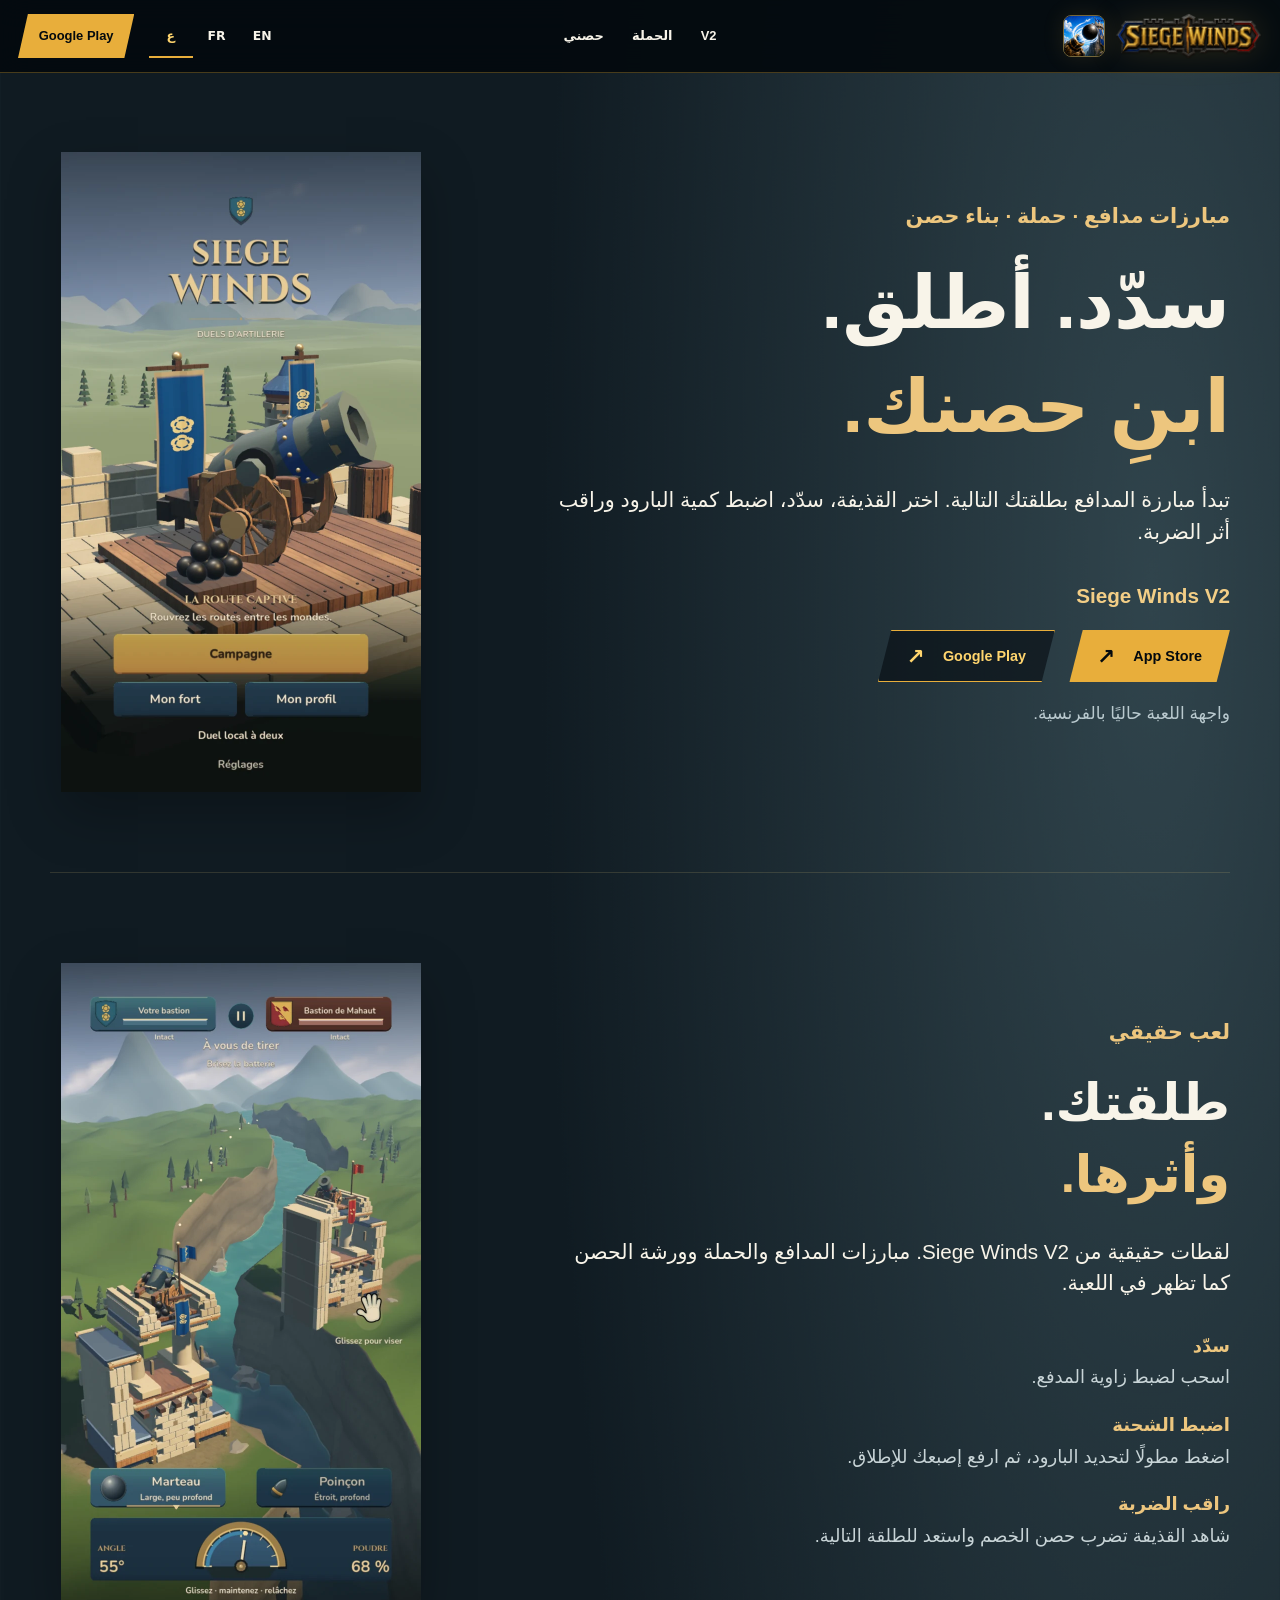
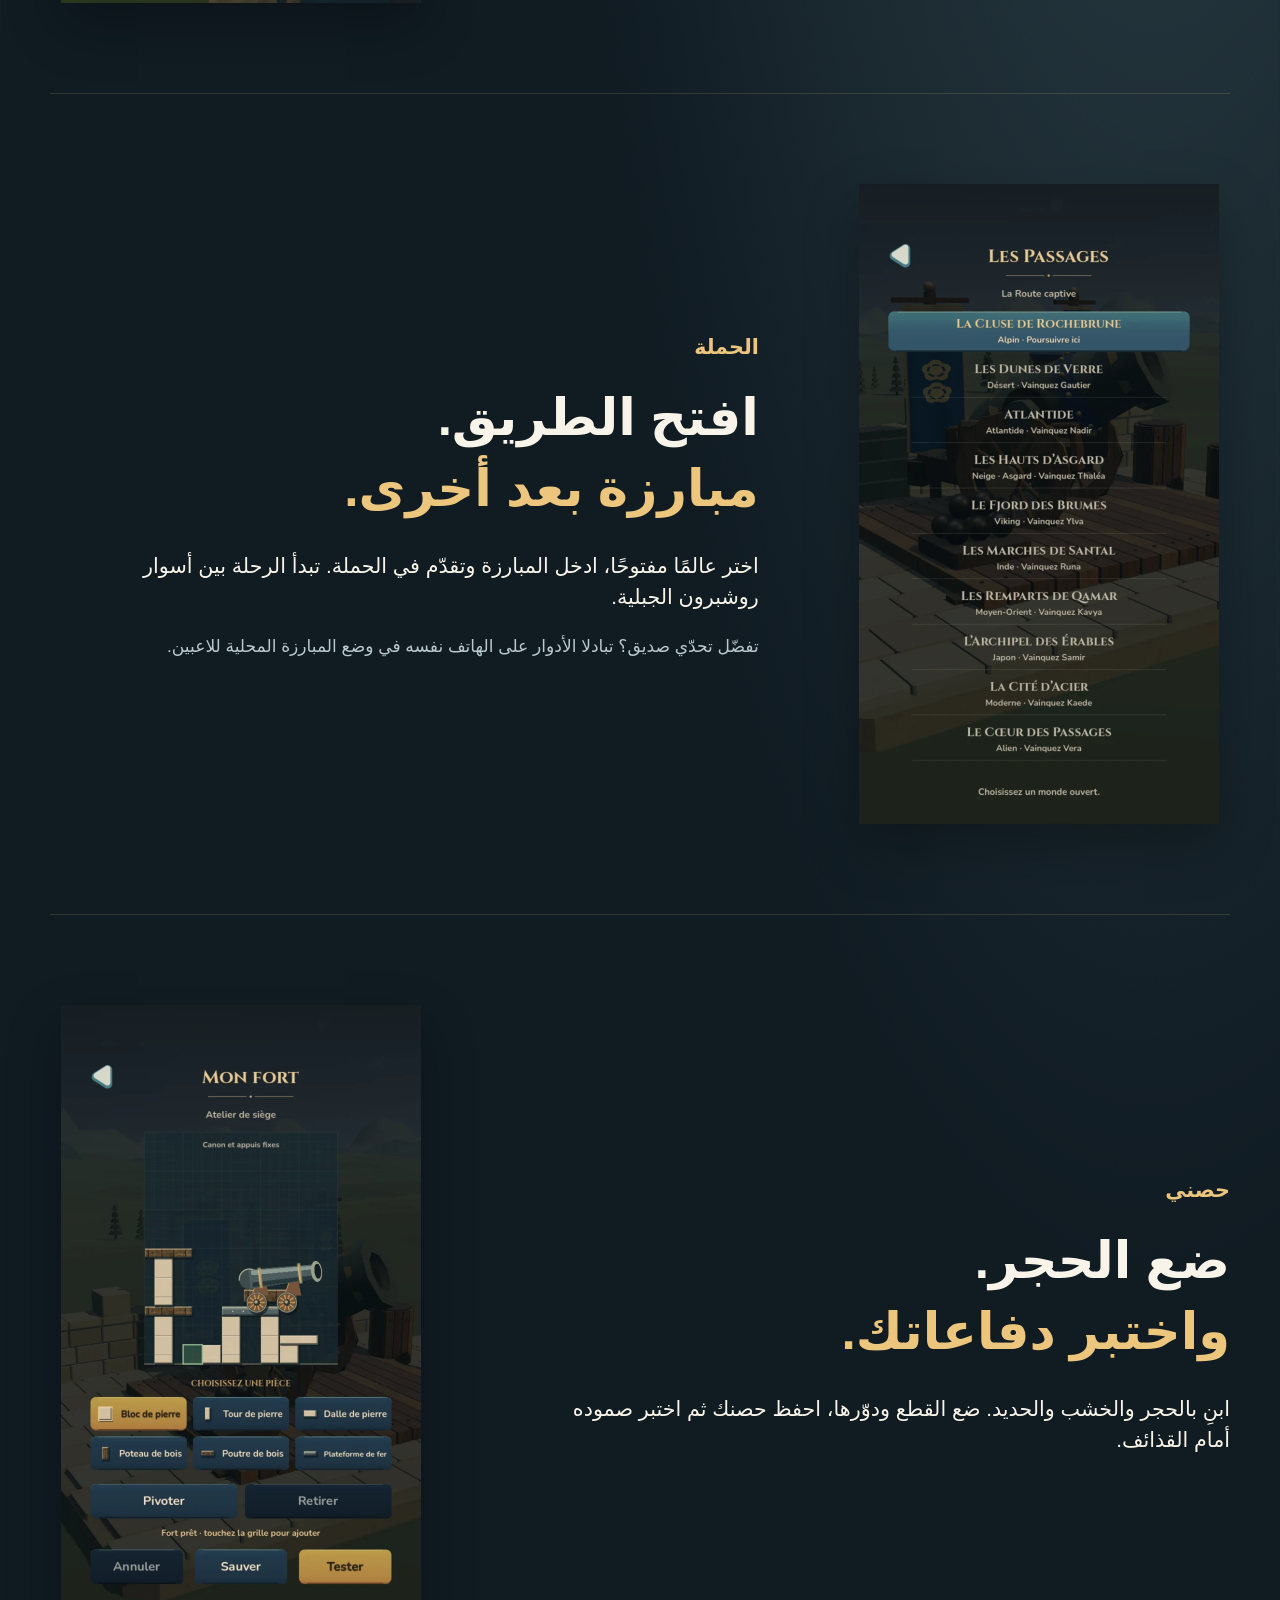
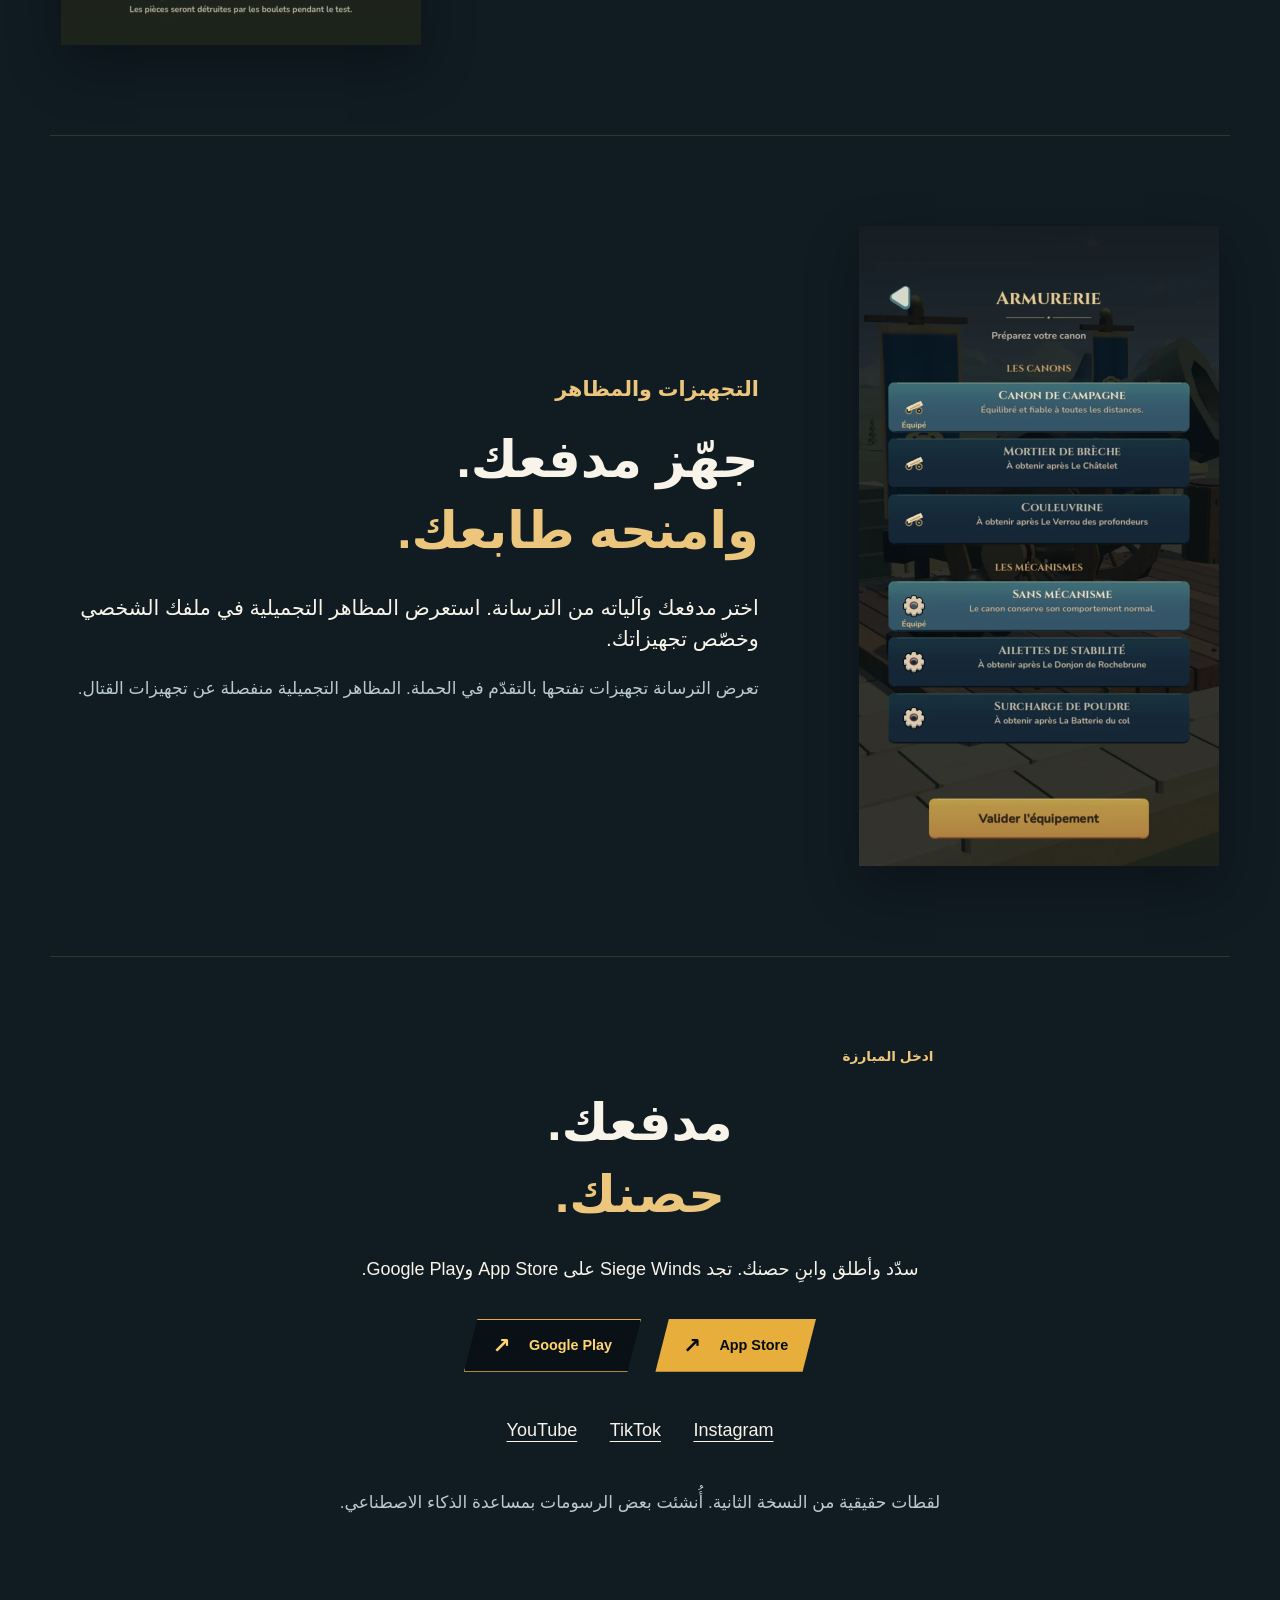
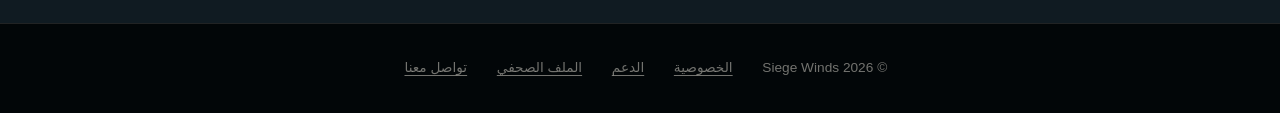
==== commit ffcd12d6: "Present Siege Winds V2 in the present tense Apply the user request to remove upcoming and preview re" ====
--- a/ar.html
+++ b/ar.html
@@ -4,7 +4,7 @@
   <meta charset="utf-8">
   <meta name="viewport" content="width=device-width, initial-scale=1">
   <meta name="robots" content="index, follow, max-image-preview:large">
-  <meta name="description" content="اكتشف Siege Winds V2: مبارزات مدافع وحملة وحصون تبنيها ومظاهر تجميلية. تحديث قادم إلى iPhone وAndroid؛ واجهة اللعبة حاليًا بالفرنسية.">
+  <meta name="description" content="اكتشف Siege Winds V2: مبارزات مدافع وحملة وحصون تبنيها ومظاهر تجميلية. لعبة هاتف عمودية؛ واجهتها حاليًا بالفرنسية.">
   <title>Siege Winds V2 | مبارزات مدافع وحملة وبناء حصن</title>
   <link rel="canonical" href="https://siegewinds.com/ar.html">
   <link rel="alternate" hreflang="en" href="https://siegewinds.com/">
@@ -14,7 +14,7 @@
   <meta property="og:type" content="website">
   <meta property="og:site_name" content="Siege Winds">
   <meta property="og:title" content="Siege Winds V2 | مبارزات مدافع وحملة وبناء حصن">
-  <meta property="og:description" content="اكتشف Siege Winds V2: مبارزات مدافع وحملة وحصون تبنيها ومظاهر تجميلية. تحديث قادم إلى iPhone وAndroid؛ واجهة اللعبة حاليًا بالفرنسية.">
+  <meta property="og:description" content="اكتشف Siege Winds V2: مبارزات مدافع وحملة وحصون تبنيها ومظاهر تجميلية. لعبة هاتف عمودية؛ واجهتها حاليًا بالفرنسية.">
   <meta property="og:url" content="https://siegewinds.com/ar.html">
   <meta property="og:image" content="https://siegewinds.com/assets/images/v2/v2-02-duel.webp">
   <meta property="og:image:width" content="720">
@@ -24,7 +24,7 @@
   <link rel="icon" href="assets/images/app-icon-256.png" type="image/png">
   <link rel="stylesheet" href="landing.css">
   <script src="campaign-links.js" defer></script>
-  <script type="application/ld+json">{"@context": "https://schema.org", "@type": "VideoGame", "name": "Siege Winds", "url": "https://siegewinds.com/ar.html", "description": "اكتشف Siege Winds V2: مبارزات مدافع وحملة وحصون تبنيها ومظاهر تجميلية. تحديث قادم إلى iPhone وAndroid؛ واجهة اللعبة حاليًا بالفرنسية.", "image": "https://siegewinds.com/assets/images/v2/v2-02-duel.webp", "gamePlatform": ["iOS", "Android"], "inLanguage": "fr"}</script>
+  <script type="application/ld+json">{"@context": "https://schema.org", "@type": "VideoGame", "name": "Siege Winds", "url": "https://siegewinds.com/ar.html", "description": "اكتشف Siege Winds V2: مبارزات مدافع وحملة وحصون تبنيها ومظاهر تجميلية. لعبة هاتف عمودية؛ واجهتها حاليًا بالفرنسية.", "image": "https://siegewinds.com/assets/images/v2/v2-02-duel.webp", "gamePlatform": ["iOS", "Android"], "inLanguage": "fr"}</script>
 </head>
 <body class="landing-page v2-page" dir="rtl">
   <a class="skip-link" href="#main-content">انتقل إلى المحتوى</a>
@@ -35,17 +35,17 @@
   </div></header>
   <main id="main-content">
     <section class="v2-hero v2-wrap" aria-labelledby="hero-title">
-      <div class="v2-copy"><p class="section-index">الفصل القادم من Siege Winds</p><h1 id="hero-title">سدّد. أطلق.<br><span>ابنِ حصنك.</span></h1><p class="v2-lead">تبدأ مبارزة المدافع بطلقتك التالية. اختر القذيفة، سدّد، اضبط كمية البارود وراقب أثر الضربة.</p><p class="v2-status">عرض النسخة الثانية · التحديث قادم</p><div class="v2-store-actions"><a class="campaign-button" href="https://apps.apple.com/app/siege-winds/id6785037486" lang="en">App Store <span aria-hidden="true">↗</span></a><a class="campaign-button campaign-button--secondary" href="https://play.google.com/store/apps/details?id=com.siegewinds.game" lang="en">Google Play <span aria-hidden="true">↗</span></a></div><p class="v2-note">واجهة النسخة الثانية حاليًا بالفرنسية. التحديث قادم إلى iPhone وAndroid.</p></div>
+      <div class="v2-copy"><p class="section-index">مبارزات مدافع · حملة · بناء حصن</p><h1 id="hero-title">سدّد. أطلق.<br><span>ابنِ حصنك.</span></h1><p class="v2-lead">تبدأ مبارزة المدافع بطلقتك التالية. اختر القذيفة، سدّد، اضبط كمية البارود وراقب أثر الضربة.</p><p class="v2-status">Siege Winds V2</p><div class="v2-store-actions"><a class="campaign-button" href="https://apps.apple.com/app/siege-winds/id6785037486" lang="en">App Store <span aria-hidden="true">↗</span></a><a class="campaign-button campaign-button--secondary" href="https://play.google.com/store/apps/details?id=com.siegewinds.game" lang="en">Google Play <span aria-hidden="true">↗</span></a></div><p class="v2-note">واجهة اللعبة حاليًا بالفرنسية.</p></div>
       <figure class="v2-screen v2-hero-screen"><img src="assets/images/v2/v2-01-accueil.webp" width="720" height="1280" alt="شاشة البداية الحقيقية للنسخة الثانية بالفرنسية مع الحملة وورشة الحصن والملف الشخصي والمبارزة المحلية" fetchpriority="high"></figure>
     </section>
     <section class="v2-section v2-wrap" id="gameplay" aria-labelledby="gameplay-title">
-      <div class="v2-copy"><p class="section-index">لعب حقيقي</p><h2 id="gameplay-title">طلقتك.<br><span>وأثرها.</span></h2><p>لقطات حقيقية من النسخة الثانية القادمة. مبارزات المدافع والحملة وورشة الحصن كما تظهر في اللعبة.</p><div class="v2-steps"><div><h3>سدّد</h3><p>اسحب لضبط زاوية المدفع.</p></div><div><h3>اضبط الشحنة</h3><p>اضغط مطولًا لتحديد البارود، ثم ارفع إصبعك للإطلاق.</p></div><div><h3>راقب الضربة</h3><p>شاهد القذيفة تضرب حصن الخصم واستعد للطلقة التالية.</p></div></div></div>
+      <div class="v2-copy"><p class="section-index">لعب حقيقي</p><h2 id="gameplay-title">طلقتك.<br><span>وأثرها.</span></h2><p>لقطات حقيقية من Siege Winds V2. مبارزات المدافع والحملة وورشة الحصن كما تظهر في اللعبة.</p><div class="v2-steps"><div><h3>سدّد</h3><p>اسحب لضبط زاوية المدفع.</p></div><div><h3>اضبط الشحنة</h3><p>اضغط مطولًا لتحديد البارود، ثم ارفع إصبعك للإطلاق.</p></div><div><h3>راقب الضربة</h3><p>شاهد القذيفة تضرب حصن الخصم واستعد للطلقة التالية.</p></div></div></div>
       <figure class="v2-screen"><img src="assets/images/v2/v2-02-duel.webp" width="720" height="1280" loading="lazy" alt="مبارزة حقيقية من النسخة الثانية مع أدوات التصويب والبارود"></figure>
     </section>
     <section class="v2-section v2-section--reverse v2-wrap" id="campaign" aria-labelledby="campaign-title"><figure class="v2-screen"><img src="assets/images/v2/v2-05-mondes.webp" width="720" height="1280" alt="اختيار عوالم الحملة في النسخة الثانية بالفرنسية" loading="lazy"></figure><div class="v2-copy"><p class="section-index">الحملة</p><h2 id="campaign-title">افتح الطريق.<br><span>مبارزة بعد أخرى.</span></h2><p>اختر عالمًا مفتوحًا، ادخل المبارزة وتقدّم في الحملة. تبدأ الرحلة بين أسوار روشبرون الجبلية.</p><p class="v2-note">تفضّل تحدّي صديق؟ تبادلا الأدوار على الهاتف نفسه في وضع المبارزة المحلية للاعبين.</p></div></section>
     <section class="v2-section v2-wrap" id="fort" aria-labelledby="fort-title"><div class="v2-copy"><p class="section-index">حصني</p><h2 id="fort-title">ضع الحجر.<br><span>واختبر دفاعاتك.</span></h2><p>ابنِ بالحجر والخشب والحديد. ضع القطع ودوّرها، احفظ حصنك ثم اختبر صموده أمام القذائف.</p></div><figure class="v2-screen"><img src="assets/images/v2/v2-04-atelier-fort.webp" width="720" height="1280" alt="ورشة الحصن في النسخة الثانية مع قطع البناء وأدواتها" loading="lazy"></figure></section>
     <section class="v2-section v2-section--reverse v2-wrap" id="equipment" aria-labelledby="equipment-title"><figure class="v2-screen"><img src="assets/images/v2/v2-03-armurerie.webp" width="720" height="1280" alt="ترسانة النسخة الثانية بالفرنسية مع المدافع والآليات" loading="lazy"></figure><div class="v2-copy"><p class="section-index">التجهيزات والمظاهر</p><h2 id="equipment-title">جهّز مدفعك.<br><span>وامنحه طابعك.</span></h2><p>اختر مدفعك وآلياته من الترسانة. استعرض المظاهر التجميلية في ملفك الشخصي وخصّص تجهيزاتك.</p><p class="v2-note">تعرض الترسانة تجهيزات تفتحها بالتقدّم في الحملة. المظاهر التجميلية منفصلة عن تجهيزات القتال.</p></div></section>
-    <section class="v2-release v2-wrap" id="release" aria-labelledby="release-title"><p class="section-index">تابع الفصل القادم</p><h2 id="release-title">النسخة الثانية<br><span>قيد التحضير.</span></h2><p>تجد النسخة الحالية من Siege Winds في المتاجر. تحديث النسخة الثانية ما زال قيد التحضير.</p><div class="v2-store-actions"><a class="campaign-button" href="https://apps.apple.com/app/siege-winds/id6785037486" lang="en">App Store <span aria-hidden="true">↗</span></a><a class="campaign-button campaign-button--secondary" href="https://play.google.com/store/apps/details?id=com.siegewinds.game" lang="en">Google Play <span aria-hidden="true">↗</span></a></div><nav class="v2-social" aria-label="تابع Siege Winds"><a href="https://www.instagram.com/siegewinds.game/">Instagram</a><a href="https://www.tiktok.com/@siegewinds">TikTok</a><a href="https://www.youtube.com/@siegewinds">YouTube</a></nav><p class="v2-note">لقطات حقيقية من النسخة الثانية. أُنشئت بعض الرسومات بمساعدة الذكاء الاصطناعي.</p></section>
+    <section class="v2-release v2-wrap" id="release" aria-labelledby="release-title"><p class="section-index">ادخل المبارزة</p><h2 id="release-title">مدفعك.<br><span>حصنك.</span></h2><p>سدّد وأطلق وابنِ حصنك. تجد Siege Winds على App Store وGoogle Play.</p><div class="v2-store-actions"><a class="campaign-button" href="https://apps.apple.com/app/siege-winds/id6785037486" lang="en">App Store <span aria-hidden="true">↗</span></a><a class="campaign-button campaign-button--secondary" href="https://play.google.com/store/apps/details?id=com.siegewinds.game" lang="en">Google Play <span aria-hidden="true">↗</span></a></div><nav class="v2-social" aria-label="تابع Siege Winds"><a href="https://www.instagram.com/siegewinds.game/">Instagram</a><a href="https://www.tiktok.com/@siegewinds">TikTok</a><a href="https://www.youtube.com/@siegewinds">YouTube</a></nav><p class="v2-note">لقطات حقيقية من النسخة الثانية. أُنشئت بعض الرسومات بمساعدة الذكاء الاصطناعي.</p></section>
   </main>
   <footer class="landing-footer"><p>© 2026 Siege Winds</p><nav aria-label="معلومات"><a href="privacy-ar.html">الخصوصية</a><a href="support-ar.html">الدعم</a><a href="press.html">الملف الصحفي</a><a href="mailto:contact@siegewinds.com">تواصل معنا</a></nav></footer>
 </body>
